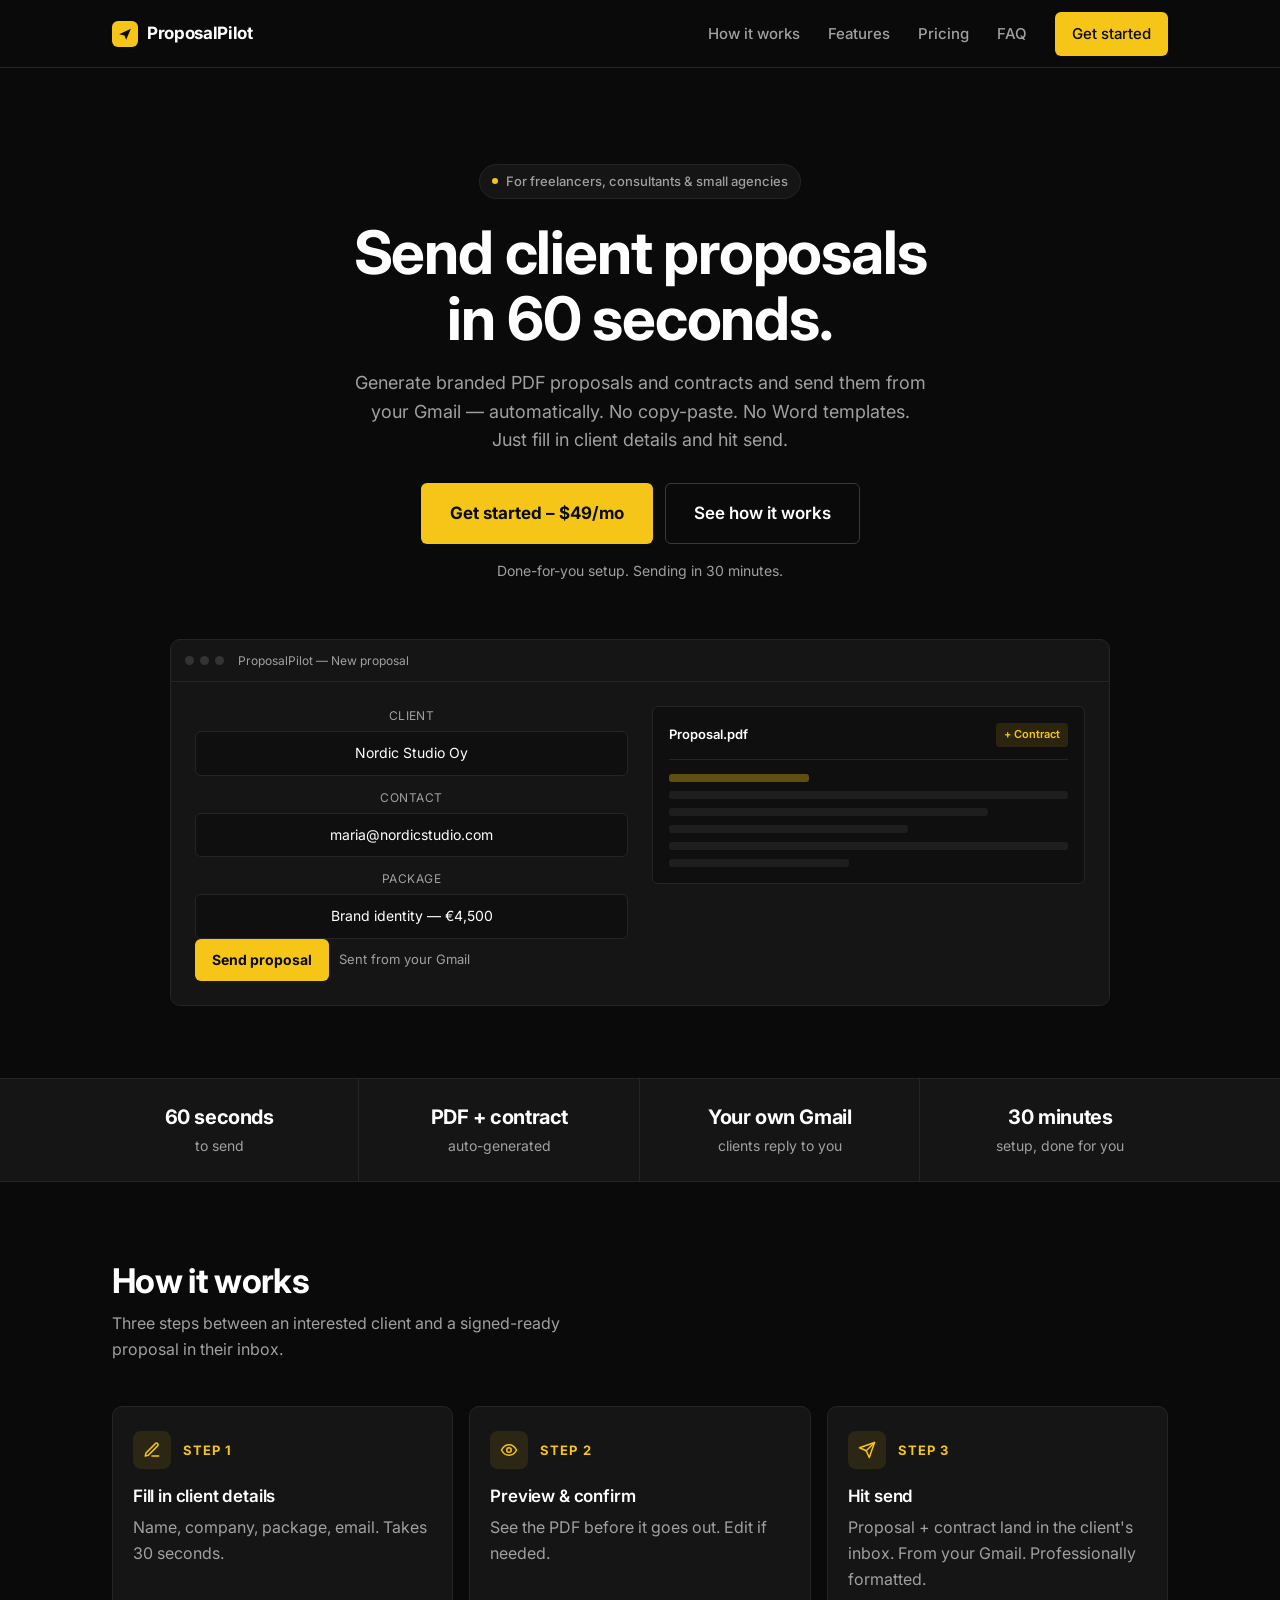
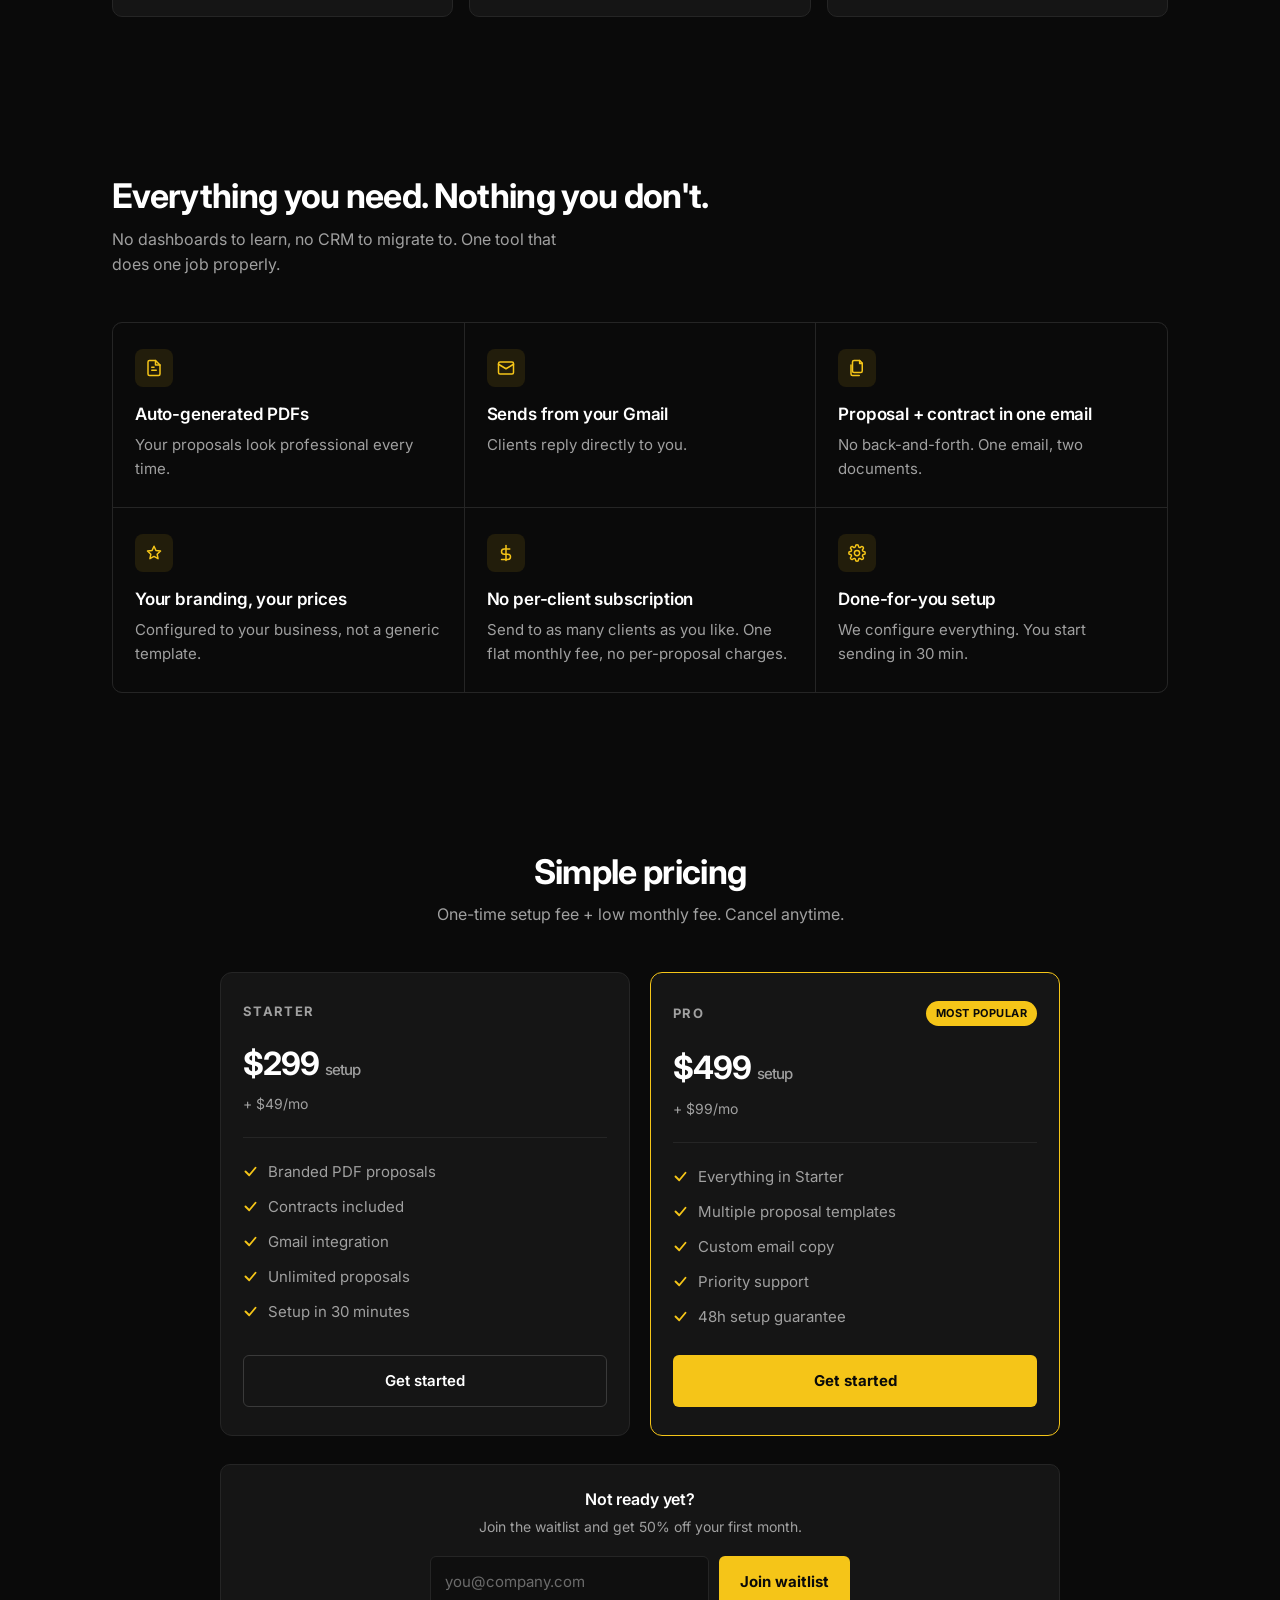
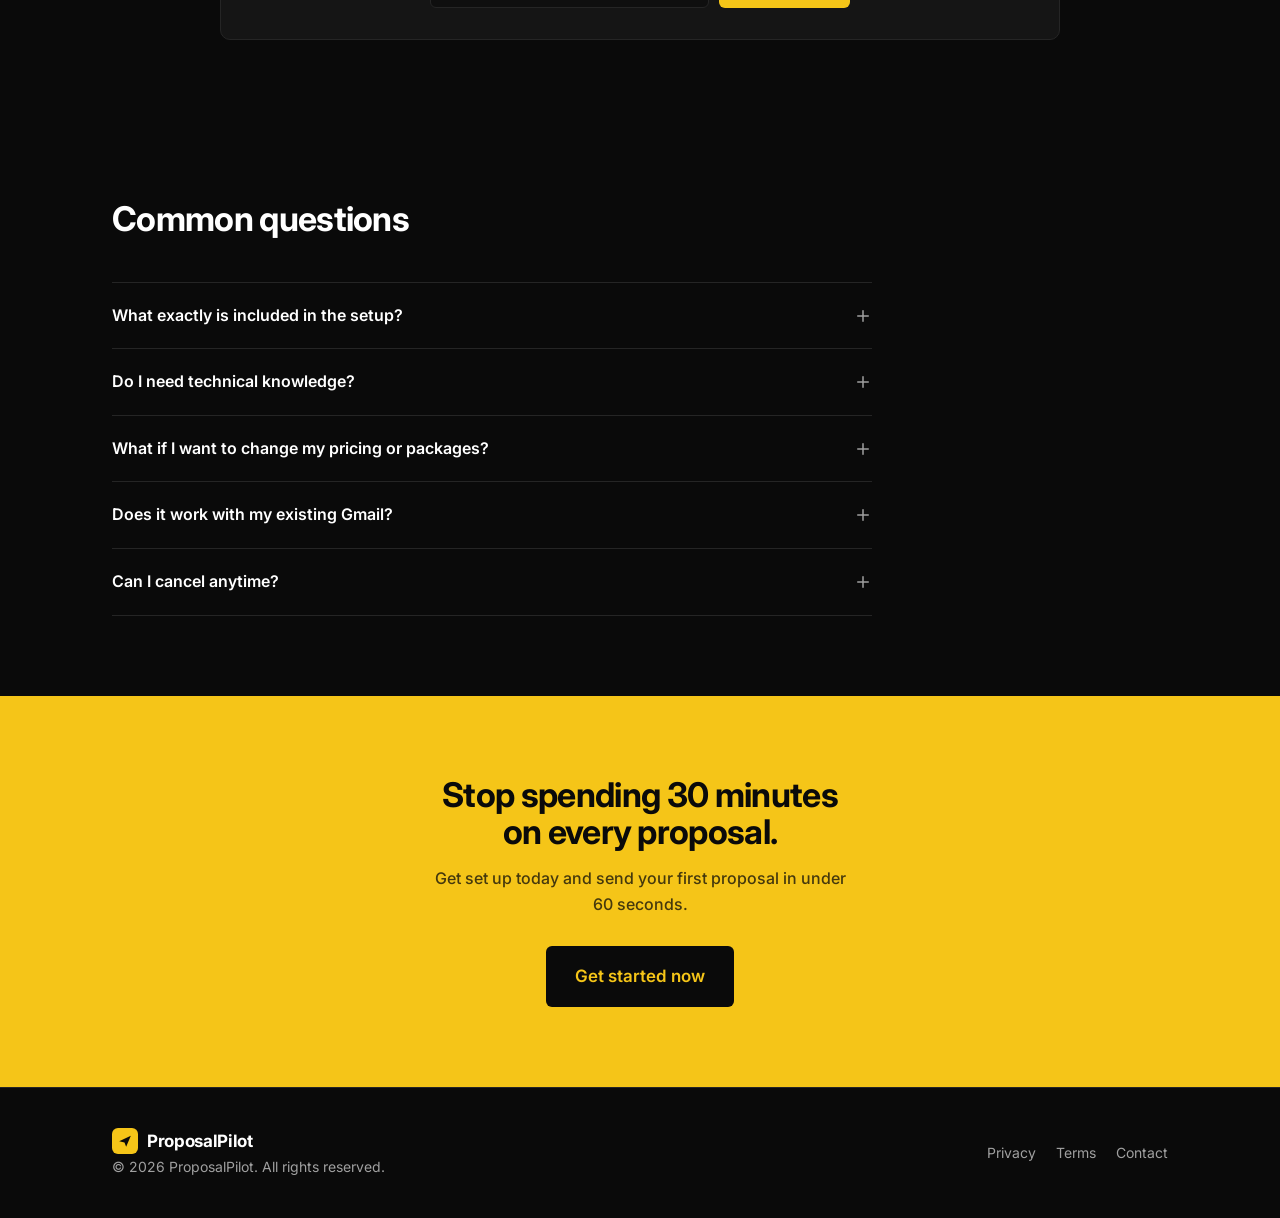
==== index.html @ 6d5f033d "ProposalPilot landing page" ====
<!DOCTYPE html>
<html lang="en">
<head>
<meta charset="utf-8">
<meta name="viewport" content="width=device-width, initial-scale=1">
<title>ProposalPilot — Send client proposals in 60 seconds, from Gmail</title>
<meta name="description" content="ProposalPilot generates branded PDF proposals and contracts and sends them from your own Gmail. Fill in the client details, hit send, done. Set up in 30 minutes.">
<meta property="og:title" content="Send client proposals in 60 seconds. From Gmail.">
<meta property="og:description" content="Branded PDF proposals and contracts, generated and sent from your own Gmail. No copy-paste. No Word templates.">
<meta property="og:type" content="website">
<meta name="theme-color" content="#0a0a0a">
<link rel="icon" href="data:image/svg+xml,<svg xmlns='http://www.w3.org/2000/svg' viewBox='0 0 32 32'><rect width='32' height='32' rx='7' fill='%23F5C518'/><path d='M7 17.5 25 8l-7 17-2.6-6.4L7 17.5Z' fill='%230A0A0A'/></svg>">
<link rel="preconnect" href="https://fonts.googleapis.com">
<link rel="preconnect" href="https://fonts.gstatic.com" crossorigin>
<link href="https://fonts.googleapis.com/css2?family=Inter:wght@400;500;600;700&display=swap" rel="stylesheet">
<link rel="stylesheet" href="styles.css">
</head>
<body>

<!-- ============ NAV ============ -->
<header class="nav">
  <div class="wrap nav-inner">
    <a class="logo" href="#top">
      <span class="logo-mark" aria-hidden="true">
        <svg width="14" height="14" viewBox="0 0 24 24" fill="currentColor"><path d="M2 12.6 22 3l-8 19-2.9-7.3L2 12.6Z"/></svg>
      </span>
      ProposalPilot
    </a>

    <nav class="nav-links" aria-label="Main">
      <a href="#how">How it works</a>
      <a href="#features">Features</a>
      <a href="#pricing">Pricing</a>
      <a href="#faq">FAQ</a>
      <a class="btn btn-primary btn-sm" href="#pricing">Get started</a>
    </nav>

    <button class="nav-toggle" id="navToggle" aria-label="Open menu" aria-expanded="false" aria-controls="navMenu">
      <svg width="22" height="22" viewBox="0 0 24 24" fill="none" stroke="currentColor" stroke-width="2" stroke-linecap="round"><path d="M3 6h18M3 12h18M3 18h18"/></svg>
    </button>
  </div>

  <div class="nav-menu" id="navMenu">
    <a href="#how">How it works</a>
    <a href="#features">Features</a>
    <a href="#pricing">Pricing</a>
    <a href="#faq">FAQ</a>
    <a class="btn btn-primary btn-block" href="#pricing">Get started</a>
  </div>
</header>

<main id="top">

  <!-- ============ HERO ============ -->
  <section class="hero">
    <div class="wrap">
      <span class="eyebrow"><span class="dot"></span> For freelancers, consultants &amp; small agencies</span>
      <h1>Send client proposals in 60 seconds.</h1>
      <p class="lead">Generate branded PDF proposals and contracts and send them from your Gmail — automatically. No copy-paste. No Word templates. Just fill in client details and hit send.</p>

      <div class="hero-actions">
        <a class="btn btn-primary btn-lg" href="#pricing">Get started – $49/mo</a>
        <a class="btn btn-secondary btn-lg" href="#how">See how it works</a>
      </div>

      <p class="hero-note">Done-for-you setup. Sending in 30 minutes.</p>

      <!-- App mockup -->
      <div class="mockup" aria-hidden="true">
        <div class="mockup-bar">
          <span></span><span></span><span></span>
          <span class="title">ProposalPilot — New proposal</span>
        </div>
        <div class="mockup-body">
          <div>
            <div class="mockup-fields">
              <div class="field">
                <label>Client</label>
                <div class="value">Nordic Studio Oy</div>
              </div>
              <div class="field">
                <label>Contact</label>
                <div class="value">maria@nordicstudio.com</div>
              </div>
              <div class="field">
                <label>Package</label>
                <div class="value">Brand identity — €4,500</div>
              </div>
            </div>
            <div class="mockup-send">
              <span class="btn btn-primary btn-sm">Send proposal</span>
              <span>Sent from your Gmail</span>
            </div>
          </div>

          <div class="doc">
            <div class="doc-head">
              Proposal.pdf
              <span class="tag">+ Contract</span>
            </div>
            <div class="doc-lines">
              <i class="accent"></i>
              <i></i>
              <i class="w80"></i>
              <i class="w60"></i>
              <i></i>
              <i class="w45"></i>
            </div>
          </div>
        </div>
      </div>
    </div>
  </section>

  <!-- ============ SOCIAL PROOF BAR ============ -->
  <section class="stats" style="padding:0">
    <div class="wrap">
      <div class="stat"><b>60 seconds</b><span>to send</span></div>
      <div class="stat"><b>PDF + contract</b><span>auto-generated</span></div>
      <div class="stat"><b>Your own Gmail</b><span>clients reply to you</span></div>
      <div class="stat"><b>30 minutes</b><span>setup, done for you</span></div>
    </div>
  </section>

  <!-- ============ HOW IT WORKS ============ -->
  <section id="how">
    <div class="wrap">
      <div class="section-head">
        <h2>How it works</h2>
        <p>Three steps between an interested client and a signed-ready proposal in their inbox.</p>
      </div>

      <div class="steps">
        <div class="step">
          <div class="step-num">
            <span class="icon">
              <svg width="18" height="18" viewBox="0 0 24 24" fill="none" stroke="currentColor" stroke-width="2" stroke-linecap="round" stroke-linejoin="round"><path d="M12 20h9"/><path d="M16.5 3.5a2.1 2.1 0 0 1 3 3L7 19l-4 1 1-4Z"/></svg>
            </span>
            STEP 1
          </div>
          <h3>Fill in client details</h3>
          <p>Name, company, package, email. Takes 30 seconds.</p>
        </div>

        <div class="step">
          <div class="step-num">
            <span class="icon">
              <svg width="18" height="18" viewBox="0 0 24 24" fill="none" stroke="currentColor" stroke-width="2" stroke-linecap="round" stroke-linejoin="round"><path d="M2 12s3.5-7 10-7 10 7 10 7-3.5 7-10 7-10-7-10-7Z"/><circle cx="12" cy="12" r="3"/></svg>
            </span>
            STEP 2
          </div>
          <h3>Preview &amp; confirm</h3>
          <p>See the PDF before it goes out. Edit if needed.</p>
        </div>

        <div class="step">
          <div class="step-num">
            <span class="icon">
              <svg width="18" height="18" viewBox="0 0 24 24" fill="none" stroke="currentColor" stroke-width="2" stroke-linecap="round" stroke-linejoin="round"><path d="M22 2 11 13"/><path d="M22 2 15 22l-4-9-9-4Z"/></svg>
            </span>
            STEP 3
          </div>
          <h3>Hit send</h3>
          <p>Proposal + contract land in the client's inbox. From your Gmail. Professionally formatted.</p>
        </div>
      </div>
    </div>
  </section>

  <!-- ============ FEATURES ============ -->
  <section id="features">
    <div class="wrap">
      <div class="section-head">
        <h2>Everything you need. Nothing you don't.</h2>
        <p>No dashboards to learn, no CRM to migrate to. One tool that does one job properly.</p>
      </div>

      <div class="features">
        <div class="feature">
          <span class="icon">
            <svg width="18" height="18" viewBox="0 0 24 24" fill="none" stroke="currentColor" stroke-width="2" stroke-linecap="round" stroke-linejoin="round"><path d="M14 2H6a2 2 0 0 0-2 2v16a2 2 0 0 0 2 2h12a2 2 0 0 0 2-2V8Z"/><path d="M14 2v6h6"/><path d="M9 15h6"/><path d="M9 11h3"/></svg>
          </span>
          <h3>Auto-generated PDFs</h3>
          <p>Your proposals look professional every time.</p>
        </div>

        <div class="feature">
          <span class="icon">
            <svg width="18" height="18" viewBox="0 0 24 24" fill="none" stroke="currentColor" stroke-width="2" stroke-linecap="round" stroke-linejoin="round"><rect x="2" y="4" width="20" height="16" rx="2"/><path d="m2 7 10 6 10-6"/></svg>
          </span>
          <h3>Sends from your Gmail</h3>
          <p>Clients reply directly to you.</p>
        </div>

        <div class="feature">
          <span class="icon">
            <svg width="18" height="18" viewBox="0 0 24 24" fill="none" stroke="currentColor" stroke-width="2" stroke-linecap="round" stroke-linejoin="round"><path d="M15.5 2H8a2 2 0 0 0-2 2v12a2 2 0 0 0 2 2h9a2 2 0 0 0 2-2V5.5Z"/><path d="M15.5 2v4H19"/><path d="M4 8v12a2 2 0 0 0 2 2h9"/></svg>
          </span>
          <h3>Proposal + contract in one email</h3>
          <p>No back-and-forth. One email, two documents.</p>
        </div>

        <div class="feature">
          <span class="icon">
            <svg width="18" height="18" viewBox="0 0 24 24" fill="none" stroke="currentColor" stroke-width="2" stroke-linecap="round" stroke-linejoin="round"><path d="m12 3 2.6 5.6 6.1.8-4.5 4.2 1.2 6-5.4-3-5.4 3 1.2-6L3.3 9.4l6.1-.8Z"/></svg>
          </span>
          <h3>Your branding, your prices</h3>
          <p>Configured to your business, not a generic template.</p>
        </div>

        <div class="feature">
          <span class="icon">
            <svg width="18" height="18" viewBox="0 0 24 24" fill="none" stroke="currentColor" stroke-width="2" stroke-linecap="round" stroke-linejoin="round"><path d="M12 2v20"/><path d="M17 6.5H9.5a3.5 3.5 0 0 0 0 7h5a3.5 3.5 0 0 1 0 7H6"/></svg>
          </span>
          <h3>No per-client subscription</h3>
          <p>Send to as many clients as you like. One flat monthly fee, no per-proposal charges.</p>
        </div>

        <div class="feature">
          <span class="icon">
            <svg width="18" height="18" viewBox="0 0 24 24" fill="none" stroke="currentColor" stroke-width="2" stroke-linecap="round" stroke-linejoin="round"><path d="M12 15.5a3.5 3.5 0 1 0 0-7 3.5 3.5 0 0 0 0 7Z"/><path d="M19.4 15a1.7 1.7 0 0 0 .3 1.9l.1.1a2 2 0 1 1-2.8 2.8l-.1-.1a1.7 1.7 0 0 0-1.9-.3 1.7 1.7 0 0 0-1 1.5V21a2 2 0 1 1-4 0v-.1a1.7 1.7 0 0 0-1.1-1.5 1.7 1.7 0 0 0-1.9.3l-.1.1a2 2 0 1 1-2.8-2.8l.1-.1a1.7 1.7 0 0 0 .3-1.9 1.7 1.7 0 0 0-1.5-1H3a2 2 0 1 1 0-4h.1a1.7 1.7 0 0 0 1.5-1.1 1.7 1.7 0 0 0-.3-1.9l-.1-.1a2 2 0 1 1 2.8-2.8l.1.1a1.7 1.7 0 0 0 1.9.3H9a1.7 1.7 0 0 0 1-1.5V3a2 2 0 1 1 4 0v.1a1.7 1.7 0 0 0 1 1.5 1.7 1.7 0 0 0 1.9-.3l.1-.1a2 2 0 1 1 2.8 2.8l-.1.1a1.7 1.7 0 0 0-.3 1.9V9a1.7 1.7 0 0 0 1.5 1H21a2 2 0 1 1 0 4h-.1a1.7 1.7 0 0 0-1.5 1Z"/></svg>
          </span>
          <h3>Done-for-you setup</h3>
          <p>We configure everything. You start sending in 30 min.</p>
        </div>
      </div>
    </div>
  </section>

  <!-- ============ PRICING ============ -->
  <section id="pricing">
    <div class="wrap">
      <div class="section-head" style="text-align:center">
        <h2>Simple pricing</h2>
        <p style="margin-left:auto;margin-right:auto">One-time setup fee + low monthly fee. Cancel anytime.</p>
      </div>

      <div class="plans">
        <div class="plan">
          <div class="plan-top">
            <span class="plan-name">Starter</span>
          </div>
          <div class="price">$299 <small>setup</small></div>
          <p class="plan-sub">+ $49/mo</p>
          <ul>
            <li><svg width="15" height="15" viewBox="0 0 24 24" fill="none" stroke="currentColor" stroke-width="3" stroke-linecap="round" stroke-linejoin="round"><path d="m4 12 6 6L20 6"/></svg> Branded PDF proposals</li>
            <li><svg width="15" height="15" viewBox="0 0 24 24" fill="none" stroke="currentColor" stroke-width="3" stroke-linecap="round" stroke-linejoin="round"><path d="m4 12 6 6L20 6"/></svg> Contracts included</li>
            <li><svg width="15" height="15" viewBox="0 0 24 24" fill="none" stroke="currentColor" stroke-width="3" stroke-linecap="round" stroke-linejoin="round"><path d="m4 12 6 6L20 6"/></svg> Gmail integration</li>
            <li><svg width="15" height="15" viewBox="0 0 24 24" fill="none" stroke="currentColor" stroke-width="3" stroke-linecap="round" stroke-linejoin="round"><path d="m4 12 6 6L20 6"/></svg> Unlimited proposals</li>
            <li><svg width="15" height="15" viewBox="0 0 24 24" fill="none" stroke="currentColor" stroke-width="3" stroke-linecap="round" stroke-linejoin="round"><path d="m4 12 6 6L20 6"/></svg> Setup in 30 minutes</li>
          </ul>
          <a class="btn btn-secondary btn-block" href="mailto:lehtonen.akseli1@gmail.com?subject=ProposalPilot%20Starter&amp;body=Hi%2C%20I%27d%20like%20to%20get%20started%20with%20the%20Starter%20plan.">Get started</a>
        </div>

        <div class="plan featured">
          <div class="plan-top">
            <span class="plan-name">Pro</span>
            <span class="badge">Most popular</span>
          </div>
          <div class="price">$499 <small>setup</small></div>
          <p class="plan-sub">+ $99/mo</p>
          <ul>
            <li><svg width="15" height="15" viewBox="0 0 24 24" fill="none" stroke="currentColor" stroke-width="3" stroke-linecap="round" stroke-linejoin="round"><path d="m4 12 6 6L20 6"/></svg> Everything in Starter</li>
            <li><svg width="15" height="15" viewBox="0 0 24 24" fill="none" stroke="currentColor" stroke-width="3" stroke-linecap="round" stroke-linejoin="round"><path d="m4 12 6 6L20 6"/></svg> Multiple proposal templates</li>
            <li><svg width="15" height="15" viewBox="0 0 24 24" fill="none" stroke="currentColor" stroke-width="3" stroke-linecap="round" stroke-linejoin="round"><path d="m4 12 6 6L20 6"/></svg> Custom email copy</li>
            <li><svg width="15" height="15" viewBox="0 0 24 24" fill="none" stroke="currentColor" stroke-width="3" stroke-linecap="round" stroke-linejoin="round"><path d="m4 12 6 6L20 6"/></svg> Priority support</li>
            <li><svg width="15" height="15" viewBox="0 0 24 24" fill="none" stroke="currentColor" stroke-width="3" stroke-linecap="round" stroke-linejoin="round"><path d="m4 12 6 6L20 6"/></svg> 48h setup guarantee</li>
          </ul>
          <a class="btn btn-primary btn-block" href="mailto:lehtonen.akseli1@gmail.com?subject=ProposalPilot%20Pro&amp;body=Hi%2C%20I%27d%20like%20to%20get%20started%20with%20the%20Pro%20plan.">Get started</a>
        </div>
      </div>

      <!-- Waitlist -->
      <div class="waitlist">
        <h3>Not ready yet?</h3>
        <p>Join the waitlist and get 50% off your first month.</p>
        <form id="waitlistForm" action="https://formspree.io/f/mgawpjbw" method="POST">
          <label for="email" class="sr-only" style="position:absolute;left:-9999px">Email address</label>
          <input id="email" type="email" name="email" placeholder="you@company.com" required autocomplete="email">
          <button class="btn btn-primary" type="submit">Join waitlist</button>
        </form>
        <p class="form-msg" id="formMsg" role="status" aria-live="polite"></p>
      </div>
    </div>
  </section>

  <!-- ============ FAQ ============ -->
  <section id="faq">
    <div class="wrap">
      <div class="section-head">
        <h2>Common questions</h2>
      </div>

      <div class="faq">
        <div class="faq-item">
          <button class="faq-q" aria-expanded="false">
            What exactly is included in the setup?
            <svg width="18" height="18" viewBox="0 0 24 24" fill="none" stroke="currentColor" stroke-width="2" stroke-linecap="round"><path d="M12 5v14M5 12h14"/></svg>
          </button>
          <div class="faq-a">We configure the tool with your business details, pricing, and branding. You get a working app on your computer that sends proposals from your Gmail.</div>
        </div>

        <div class="faq-item">
          <button class="faq-q" aria-expanded="false">
            Do I need technical knowledge?
            <svg width="18" height="18" viewBox="0 0 24 24" fill="none" stroke="currentColor" stroke-width="2" stroke-linecap="round"><path d="M12 5v14M5 12h14"/></svg>
          </button>
          <div class="faq-a">No. We handle everything. You just fill in a form and click send.</div>
        </div>

        <div class="faq-item">
          <button class="faq-q" aria-expanded="false">
            What if I want to change my pricing or packages?
            <svg width="18" height="18" viewBox="0 0 24 24" fill="none" stroke="currentColor" stroke-width="2" stroke-linecap="round"><path d="M12 5v14M5 12h14"/></svg>
          </button>
          <div class="faq-a">We update it for you. It's included in the monthly fee.</div>
        </div>

        <div class="faq-item">
          <button class="faq-q" aria-expanded="false">
            Does it work with my existing Gmail?
            <svg width="18" height="18" viewBox="0 0 24 24" fill="none" stroke="currentColor" stroke-width="2" stroke-linecap="round"><path d="M12 5v14M5 12h14"/></svg>
          </button>
          <div class="faq-a">Yes. It connects to your existing Gmail account via Google's official API.</div>
        </div>

        <div class="faq-item">
          <button class="faq-q" aria-expanded="false">
            Can I cancel anytime?
            <svg width="18" height="18" viewBox="0 0 24 24" fill="none" stroke="currentColor" stroke-width="2" stroke-linecap="round"><path d="M12 5v14M5 12h14"/></svg>
          </button>
          <div class="faq-a">Yes. Monthly fee, no contracts, cancel anytime. The setup fee is non-refundable.</div>
        </div>
      </div>
    </div>
  </section>

  <!-- ============ CTA ============ -->
  <section class="cta">
    <div class="wrap">
      <h2>Stop spending 30 minutes on every proposal.</h2>
      <p>Get set up today and send your first proposal in under 60 seconds.</p>
      <a class="btn btn-lg" href="#pricing">Get started now</a>
    </div>
  </section>
</main>

<!-- ============ FOOTER ============ -->
<footer class="footer">
  <div class="wrap footer-inner">
    <div>
      <a class="logo" href="#top">
        <span class="logo-mark" aria-hidden="true">
          <svg width="14" height="14" viewBox="0 0 24 24" fill="currentColor"><path d="M2 12.6 22 3l-8 19-2.9-7.3L2 12.6Z"/></svg>
        </span>
        ProposalPilot
      </a>
      <p class="copyright">© 2026 ProposalPilot. All rights reserved.</p>
    </div>
    <div class="footer-links">
      <a href="privacy.html">Privacy</a>
      <a href="terms.html">Terms</a>
      <a href="mailto:lehtonen.akseli1@gmail.com">Contact</a>
    </div>
  </div>
</footer>

<script>
(function () {
  // --- Mobile menu ---
  var toggle = document.getElementById('navToggle');
  var menu = document.getElementById('navMenu');

  function closeMenu() {
    menu.classList.remove('open');
    toggle.setAttribute('aria-expanded', 'false');
    toggle.setAttribute('aria-label', 'Open menu');
    document.body.classList.remove('nav-open');
  }

  toggle.addEventListener('click', function () {
    var open = menu.classList.toggle('open');
    toggle.setAttribute('aria-expanded', String(open));
    toggle.setAttribute('aria-label', open ? 'Close menu' : 'Open menu');
    document.body.classList.toggle('nav-open', open);
  });

  menu.addEventListener('click', function (e) {
    if (e.target.closest('a')) closeMenu();
  });

  document.addEventListener('keydown', function (e) {
    if (e.key === 'Escape') closeMenu();
  });

  // --- FAQ accordion ---
  document.querySelectorAll('.faq-q').forEach(function (q) {
    q.addEventListener('click', function () {
      var item = q.parentElement;
      var isOpen = item.classList.contains('open');

      document.querySelectorAll('.faq-item.open').forEach(function (openItem) {
        openItem.classList.remove('open');
        openItem.querySelector('.faq-q').setAttribute('aria-expanded', 'false');
      });

      if (!isOpen) {
        item.classList.add('open');
        q.setAttribute('aria-expanded', 'true');
      }
    });
  });

  // --- Waitlist form (Formspree, no page reload) ---
  var form = document.getElementById('waitlistForm');
  var msg = document.getElementById('formMsg');

  form.addEventListener('submit', function (e) {
    e.preventDefault();
    var button = form.querySelector('button');
    var original = button.textContent;

    button.disabled = true;
    button.textContent = 'Sending…';
    msg.className = 'form-msg';
    msg.textContent = '';

    fetch(form.action, {
      method: 'POST',
      body: new FormData(form),
      headers: { Accept: 'application/json' }
    })
      .then(function (res) {
        if (!res.ok) throw new Error('Request failed');
        form.reset();
        msg.className = 'form-msg ok';
        msg.textContent = "You're on the list! We'll be in touch soon.";
      })
      .catch(function () {
        msg.className = 'form-msg error';
        msg.textContent = 'Something went wrong. Email lehtonen.akseli1@gmail.com and we\'ll add you manually.';
      })
      .then(function () {
        button.disabled = false;
        button.textContent = original;
      });
  });
})();
</script>
</body>
</html>
---- styles.css ----
/* ProposalPilot — landing page styles. Mobile first. */

:root {
  --bg: #0a0a0a;
  --surface: #151515;
  --accent: #f5c518;
  --text: #ffffff;
  --muted: #a0a0a0;
  --line: #252525;
  --nav-h: 60px;
  --pad: 20px;
  --maxw: 1120px;
}

*,
*::before,
*::after {
  box-sizing: border-box;
}

html {
  scroll-behavior: smooth;
  scroll-padding-top: var(--nav-h);
  -webkit-text-size-adjust: 100%;
}

body {
  margin: 0;
  background: var(--bg);
  color: var(--muted);
  font-family: Inter, -apple-system, BlinkMacSystemFont, "Segoe UI", Roboto, sans-serif;
  font-size: 16px;
  line-height: 1.6;
  -webkit-font-smoothing: antialiased;
}

body.nav-open {
  overflow: hidden;
}

h1,
h2,
h3 {
  color: var(--text);
  font-weight: 700;
  letter-spacing: -0.02em;
  line-height: 1.1;
  margin: 0;
}

h1 {
  font-size: 34px;
}

h2 {
  font-size: 27px;
}

h3 {
  font-size: 17px;
  font-weight: 600;
  letter-spacing: -0.01em;
  line-height: 1.3;
}

p {
  margin: 0;
}

a {
  color: inherit;
}

img {
  max-width: 100%;
}

.wrap {
  width: 100%;
  max-width: var(--maxw);
  margin: 0 auto;
  padding: 0 var(--pad);
}

section {
  padding: 56px 0;
}

.section-head {
  margin-bottom: 32px;
}

.section-head p {
  margin-top: 12px;
  max-width: 46ch;
}

/* ---------- Buttons ---------- */

.btn {
  display: inline-flex;
  align-items: center;
  justify-content: center;
  gap: 8px;
  padding: 13px 20px;
  border: 1px solid transparent;
  border-radius: 6px;
  font: inherit;
  font-size: 15px;
  font-weight: 600;
  text-decoration: none;
  white-space: nowrap;
  cursor: pointer;
  transition: background-color 0.15s ease, border-color 0.15s ease, color 0.15s ease;
}

.btn-primary {
  background: var(--accent);
  color: #0a0a0a;
  font-weight: 700;
}

.btn-primary:hover {
  background: #ffd83d;
}

.btn-secondary {
  background: transparent;
  border-color: #3a3a3a;
  color: var(--text);
}

.btn-secondary:hover {
  border-color: var(--text);
}

.btn-block {
  width: 100%;
}

.btn-lg {
  padding: 16px 28px;
  font-size: 17px;
}

.btn-sm {
  padding: 9px 16px;
  font-size: 14px;
}

:focus-visible {
  outline: 2px solid var(--accent);
  outline-offset: 2px;
}

/* ---------- Nav ---------- */

.nav {
  position: sticky;
  top: 0;
  z-index: 50;
  height: var(--nav-h);
  /* Solid, not translucent: a backdrop-filter here would make .nav the
     containing block for the fixed mobile menu and collapse its height. */
  background: var(--bg);
  border-bottom: 1px solid var(--line);
}

.nav-inner {
  display: flex;
  align-items: center;
  justify-content: space-between;
  height: 100%;
}

.logo {
  display: inline-flex;
  align-items: center;
  gap: 9px;
  color: var(--text);
  font-size: 17px;
  font-weight: 700;
  letter-spacing: -0.02em;
  text-decoration: none;
}

.logo-mark {
  display: grid;
  place-items: center;
  width: 26px;
  height: 26px;
  background: var(--accent);
  border-radius: 6px;
  color: #0a0a0a;
  flex: none;
}

.nav-links {
  display: none;
}

.nav-toggle {
  display: grid;
  place-items: center;
  width: 40px;
  height: 40px;
  margin-right: -8px;
  padding: 0;
  background: none;
  border: 0;
  color: var(--text);
  cursor: pointer;
}

.nav-menu {
  position: fixed;
  top: var(--nav-h);
  left: 0;
  right: 0;
  bottom: 0;
  display: none;
  flex-direction: column;
  gap: 4px;
  padding: 24px var(--pad) 40px;
  background: var(--bg);
  border-top: 1px solid var(--line);
}

.nav-menu.open {
  display: flex;
}

.nav-menu a {
  padding: 14px 0;
  border-bottom: 1px solid var(--line);
  color: var(--text);
  font-size: 18px;
  font-weight: 600;
  text-decoration: none;
}

.nav-menu .btn {
  margin-top: 20px;
  border-bottom: 0;
  color: #0a0a0a;
  font-size: 16px;
}

/* ---------- Hero ---------- */

.hero {
  padding: 48px 0 40px;
}

.eyebrow {
  display: inline-flex;
  align-items: center;
  gap: 8px;
  margin-bottom: 20px;
  padding: 6px 12px;
  background: var(--surface);
  border: 1px solid var(--line);
  border-radius: 100px;
  color: var(--muted);
  font-size: 13px;
  font-weight: 500;
}

.eyebrow .dot {
  width: 6px;
  height: 6px;
  background: var(--accent);
  border-radius: 50%;
}

.hero p.lead {
  margin-top: 18px;
  max-width: 52ch;
  font-size: 17px;
}

.hero-actions {
  display: flex;
  flex-direction: column;
  gap: 12px;
  margin-top: 28px;
}

.hero-note {
  margin-top: 16px;
  font-size: 14px;
}

/* ---------- App mockup ---------- */

.mockup {
  margin-top: 40px;
  background: var(--surface);
  border: 1px solid var(--line);
  border-radius: 10px;
  overflow: hidden;
}

.mockup-bar {
  display: flex;
  align-items: center;
  gap: 6px;
  padding: 11px 14px;
  border-bottom: 1px solid var(--line);
}

.mockup-bar span {
  width: 9px;
  height: 9px;
  background: #333;
  border-radius: 50%;
}

.mockup-bar .title {
  width: auto;
  height: auto;
  margin-left: 8px;
  background: none;
  border-radius: 0;
  color: var(--muted);
  font-size: 12px;
}

.mockup-body {
  display: grid;
  gap: 18px;
  padding: 18px;
}

.field label {
  display: block;
  margin-bottom: 6px;
  color: var(--muted);
  font-size: 12px;
  letter-spacing: 0.04em;
  text-transform: uppercase;
}

.field .value {
  padding: 10px 12px;
  background: #0f0f0f;
  border: 1px solid var(--line);
  border-radius: 6px;
  color: var(--text);
  font-size: 14px;
}

.mockup-fields {
  display: grid;
  gap: 12px;
}

.mockup-send {
  display: flex;
  align-items: center;
  gap: 10px;
  font-size: 13px;
}

.mockup-send .btn {
  pointer-events: none;
}

.doc {
  padding: 16px;
  background: #0f0f0f;
  border: 1px solid var(--line);
  border-radius: 6px;
}

.doc-head {
  display: flex;
  align-items: center;
  justify-content: space-between;
  padding-bottom: 12px;
  border-bottom: 1px solid var(--line);
  color: var(--text);
  font-size: 13px;
  font-weight: 600;
}

.doc-head .tag {
  padding: 3px 8px;
  background: rgba(245, 197, 24, 0.12);
  border-radius: 4px;
  color: var(--accent);
  font-size: 11px;
  font-weight: 600;
}

.doc-lines {
  display: grid;
  gap: 9px;
  margin-top: 14px;
}

.doc-lines i {
  display: block;
  height: 8px;
  background: #1e1e1e;
  border-radius: 3px;
}

.doc-lines i.w80 { width: 80%; }
.doc-lines i.w60 { width: 60%; }
.doc-lines i.w45 { width: 45%; }
.doc-lines i.accent { background: rgba(245, 197, 24, 0.35); width: 35%; }

/* ---------- Stats bar ---------- */

.stats {
  border-top: 1px solid var(--line);
  border-bottom: 1px solid var(--line);
  background: var(--surface);
}

.stats .wrap {
  display: grid;
  gap: 1px;
  padding: 0;
}

.stat {
  padding: 22px var(--pad);
  border-bottom: 1px solid var(--line);
  text-align: center;
}

.stat:last-child {
  border-bottom: 0;
}

.stat b {
  display: block;
  color: var(--text);
  font-size: 20px;
  font-weight: 700;
  letter-spacing: -0.02em;
}

.stat span {
  font-size: 14px;
}

/* ---------- Steps ---------- */

.steps {
  display: grid;
  gap: 16px;
}

.step {
  padding: 24px 20px;
  background: var(--surface);
  border: 1px solid var(--line);
  border-radius: 10px;
}

.step-num {
  display: flex;
  align-items: center;
  gap: 12px;
  margin-bottom: 16px;
  color: var(--accent);
  font-size: 13px;
  font-weight: 700;
  letter-spacing: 0.08em;
}

.icon {
  display: grid;
  place-items: center;
  width: 38px;
  height: 38px;
  background: rgba(245, 197, 24, 0.1);
  border-radius: 8px;
  color: var(--accent);
  flex: none;
}

.step p {
  margin-top: 8px;
}

/* ---------- Features ---------- */

.features {
  display: grid;
  gap: 1px;
  background: var(--line);
  border: 1px solid var(--line);
  border-radius: 10px;
  overflow: hidden;
}

.feature {
  padding: 26px 22px;
  background: var(--bg);
}

.feature .icon {
  margin-bottom: 16px;
}

.feature p {
  margin-top: 8px;
  font-size: 15px;
}

/* ---------- Pricing ---------- */

.plans {
  display: grid;
  gap: 20px;
}

.plan {
  display: flex;
  flex-direction: column;
  padding: 28px 22px;
  background: var(--surface);
  border: 1px solid var(--line);
  border-radius: 12px;
}

.plan.featured {
  border-color: var(--accent);
}

.plan-top {
  display: flex;
  align-items: center;
  justify-content: space-between;
  gap: 12px;
}

.plan-name {
  color: var(--muted);
  font-size: 13px;
  font-weight: 700;
  letter-spacing: 0.1em;
  text-transform: uppercase;
}

.badge {
  padding: 4px 10px;
  background: var(--accent);
  border-radius: 100px;
  color: #0a0a0a;
  font-size: 11px;
  font-weight: 700;
  letter-spacing: 0.04em;
  text-transform: uppercase;
}

.price {
  margin: 16px 0 4px;
  color: var(--text);
  font-size: 32px;
  font-weight: 700;
  letter-spacing: -0.03em;
}

.price small {
  color: var(--muted);
  font-size: 15px;
  font-weight: 500;
}

.plan-sub {
  font-size: 14px;
}

.plan ul {
  margin: 22px 0 26px;
  padding: 0;
  list-style: none;
  display: grid;
  gap: 11px;
  border-top: 1px solid var(--line);
  padding-top: 22px;
}

.plan li {
  display: flex;
  align-items: flex-start;
  gap: 10px;
  font-size: 15px;
}

.plan li svg {
  margin-top: 4px;
  color: var(--accent);
  flex: none;
}

.plan .btn {
  margin-top: auto;
}

/* ---------- Waitlist ---------- */

.waitlist {
  margin-top: 28px;
  padding: 24px 20px;
  background: var(--surface);
  border: 1px solid var(--line);
  border-radius: 10px;
  text-align: center;
}

.waitlist h3 {
  font-size: 16px;
}

.waitlist p {
  margin-top: 6px;
  font-size: 14px;
}

.waitlist form {
  display: grid;
  gap: 10px;
  margin: 18px auto 0;
  max-width: 420px;
}

.waitlist input {
  width: 100%;
  padding: 13px 14px;
  background: #0f0f0f;
  border: 1px solid var(--line);
  border-radius: 6px;
  color: var(--text);
  font: inherit;
  font-size: 15px;
}

.waitlist input::placeholder {
  color: #6b6b6b;
}

.waitlist input:focus {
  border-color: var(--accent);
  outline: none;
}

.form-msg {
  margin-top: 12px;
  font-size: 14px;
  min-height: 1px;
}

.form-msg.ok {
  color: var(--accent);
}

.form-msg.error {
  color: #ff6b6b;
}

/* ---------- FAQ ---------- */

.faq {
  border-top: 1px solid var(--line);
}

.faq-item {
  border-bottom: 1px solid var(--line);
}

.faq-q {
  display: flex;
  align-items: flex-start;
  justify-content: space-between;
  gap: 16px;
  width: 100%;
  padding: 20px 0;
  background: none;
  border: 0;
  color: var(--text);
  font: inherit;
  font-size: 16px;
  font-weight: 600;
  text-align: left;
  cursor: pointer;
}

.faq-q svg {
  margin-top: 4px;
  color: var(--muted);
  flex: none;
  transition: transform 0.2s ease;
}

.faq-item.open .faq-q svg {
  transform: rotate(45deg);
  color: var(--accent);
}

.faq-a {
  display: none;
  padding: 0 40px 22px 0;
  font-size: 15px;
}

.faq-item.open .faq-a {
  display: block;
}

/* ---------- CTA ---------- */

.cta {
  background: var(--accent);
  color: #0a0a0a;
  text-align: center;
}

.cta h2 {
  color: #0a0a0a;
  max-width: 18ch;
  margin: 0 auto;
}

.cta p {
  margin: 16px auto 28px;
  max-width: 42ch;
  color: rgba(10, 10, 10, 0.75);
  font-weight: 500;
}

.cta .btn {
  background: #0a0a0a;
  color: var(--accent);
}

.cta .btn:hover {
  background: #1c1c1c;
}

/* ---------- Footer ---------- */

.footer {
  padding: 40px 0;
  border-top: 1px solid var(--line);
}

.footer-inner {
  display: grid;
  gap: 20px;
}

.footer-links {
  display: flex;
  flex-wrap: wrap;
  gap: 20px;
  font-size: 14px;
}

.footer-links a {
  color: var(--muted);
  text-decoration: none;
}

.footer-links a:hover {
  color: var(--text);
}

.copyright {
  font-size: 14px;
}

/* ---------- Legal pages ---------- */

.legal {
  max-width: 680px;
}

.legal h1 {
  font-size: 30px;
}

.legal h2 {
  margin-top: 36px;
  font-size: 19px;
}

.legal p,
.legal li {
  margin-top: 12px;
  font-size: 15px;
}

.legal ul {
  padding-left: 20px;
}

.legal .updated {
  margin-top: 12px;
  font-size: 14px;
  color: #6b6b6b;
}

/* ---------- Tablet ---------- */

@media (min-width: 700px) {
  :root {
    --pad: 32px;
  }

  h1 { font-size: 48px; }
  h2 { font-size: 34px; }

  section { padding: 80px 0; }

  .hero { padding: 72px 0 56px; }
  .hero p.lead { font-size: 18px; }

  .hero-actions {
    flex-direction: row;
  }

  .stats .wrap {
    grid-template-columns: repeat(2, 1fr);
  }

  .stat {
    border-right: 1px solid var(--line);
  }

  .stat:nth-child(2n) {
    border-right: 0;
  }

  .stat:nth-child(n + 3) {
    border-bottom: 0;
  }

  .steps,
  .features {
    grid-template-columns: repeat(2, 1fr);
  }

  .plans {
    grid-template-columns: repeat(2, 1fr);
  }

  .mockup-body {
    grid-template-columns: 1fr 1fr;
    align-items: start;
    padding: 24px;
    gap: 24px;
  }

  .waitlist form {
    grid-template-columns: 1fr auto;
  }

  .footer-inner {
    grid-template-columns: 1fr auto;
    align-items: center;
  }
}

/* ---------- Desktop ---------- */

@media (min-width: 960px) {
  :root {
    --nav-h: 68px;
  }

  h1 { font-size: 60px; }

  .nav-toggle,
  .nav-menu {
    display: none !important;
  }

  .nav-links {
    display: flex;
    align-items: center;
    gap: 28px;
  }

  .nav-links a {
    color: var(--muted);
    font-size: 15px;
    font-weight: 500;
    text-decoration: none;
  }

  .nav-links a:hover {
    color: var(--text);
  }

  .nav-links .btn {
    color: #0a0a0a;
  }

  .hero {
    padding: 96px 0 72px;
    text-align: center;
  }

  .hero p.lead,
  .hero .eyebrow {
    margin-left: auto;
    margin-right: auto;
  }

  .hero h1 {
    max-width: 16ch;
    margin: 0 auto;
  }

  .hero-actions {
    justify-content: center;
  }

  .mockup {
    max-width: 940px;
    margin: 56px auto 0;
  }

  .stats .wrap {
    grid-template-columns: repeat(4, 1fr);
  }

  .stat {
    border-bottom: 0;
  }

  .stat:nth-child(2n) {
    border-right: 1px solid var(--line);
  }

  .stat:last-child {
    border-right: 0;
  }

  .section-head {
    margin-bottom: 44px;
  }

  .steps {
    grid-template-columns: repeat(3, 1fr);
  }

  .features {
    grid-template-columns: repeat(3, 1fr);
  }

  .plans {
    max-width: 840px;
    margin: 0 auto;
  }

  .faq {
    max-width: 760px;
  }

  .waitlist {
    max-width: 840px;
    margin-left: auto;
    margin-right: auto;
  }
}
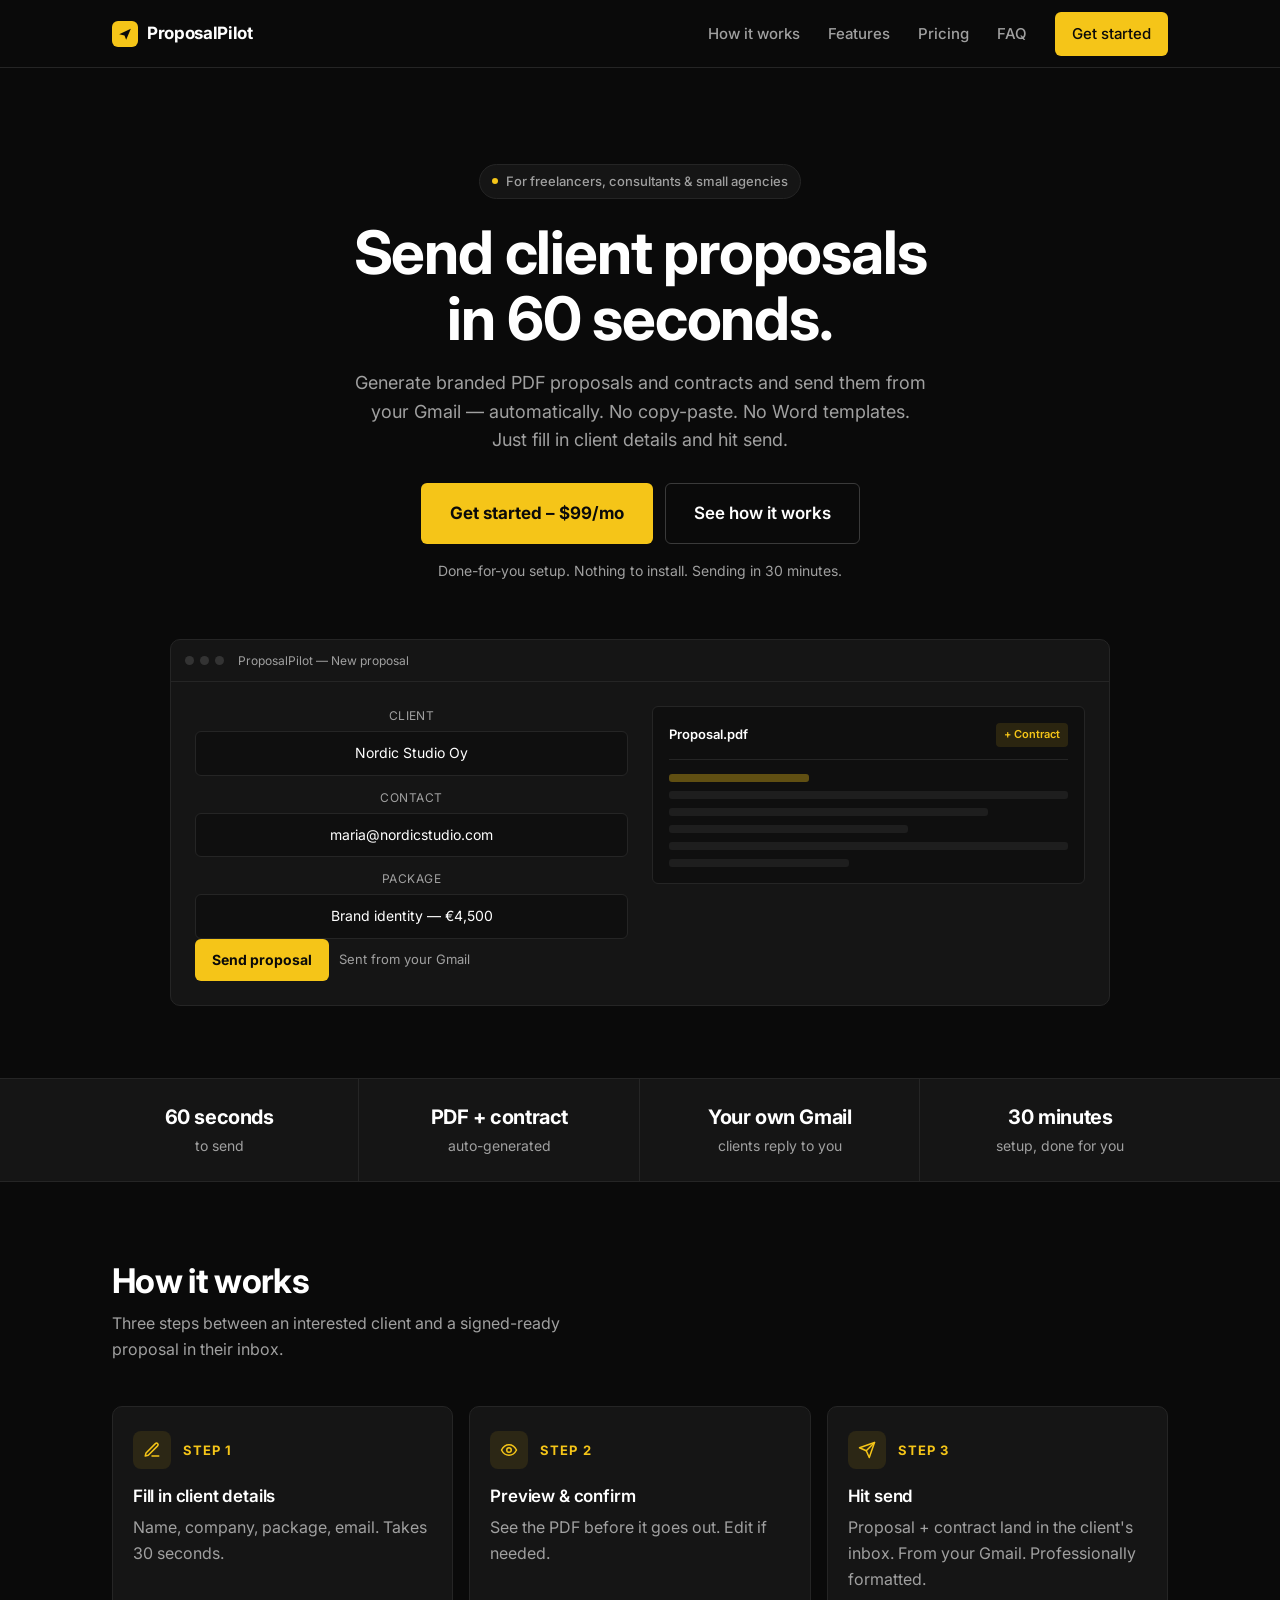
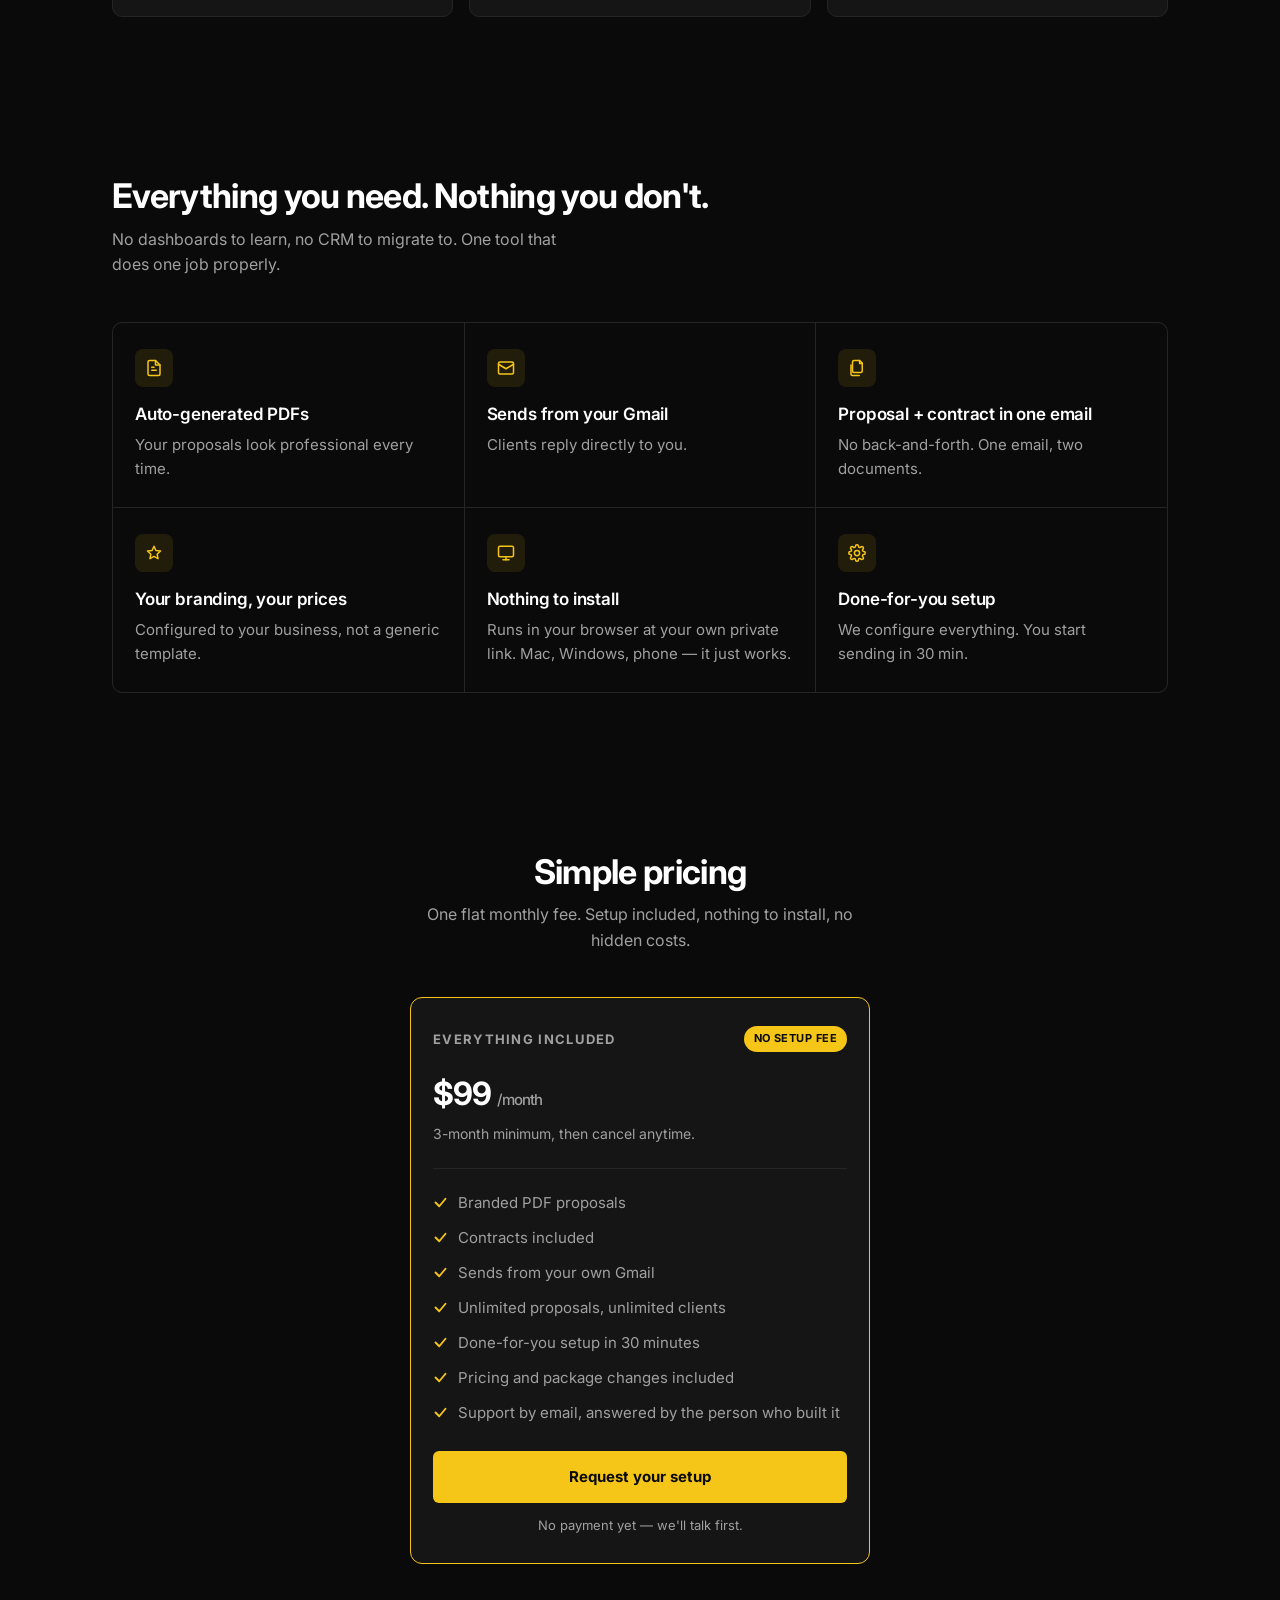
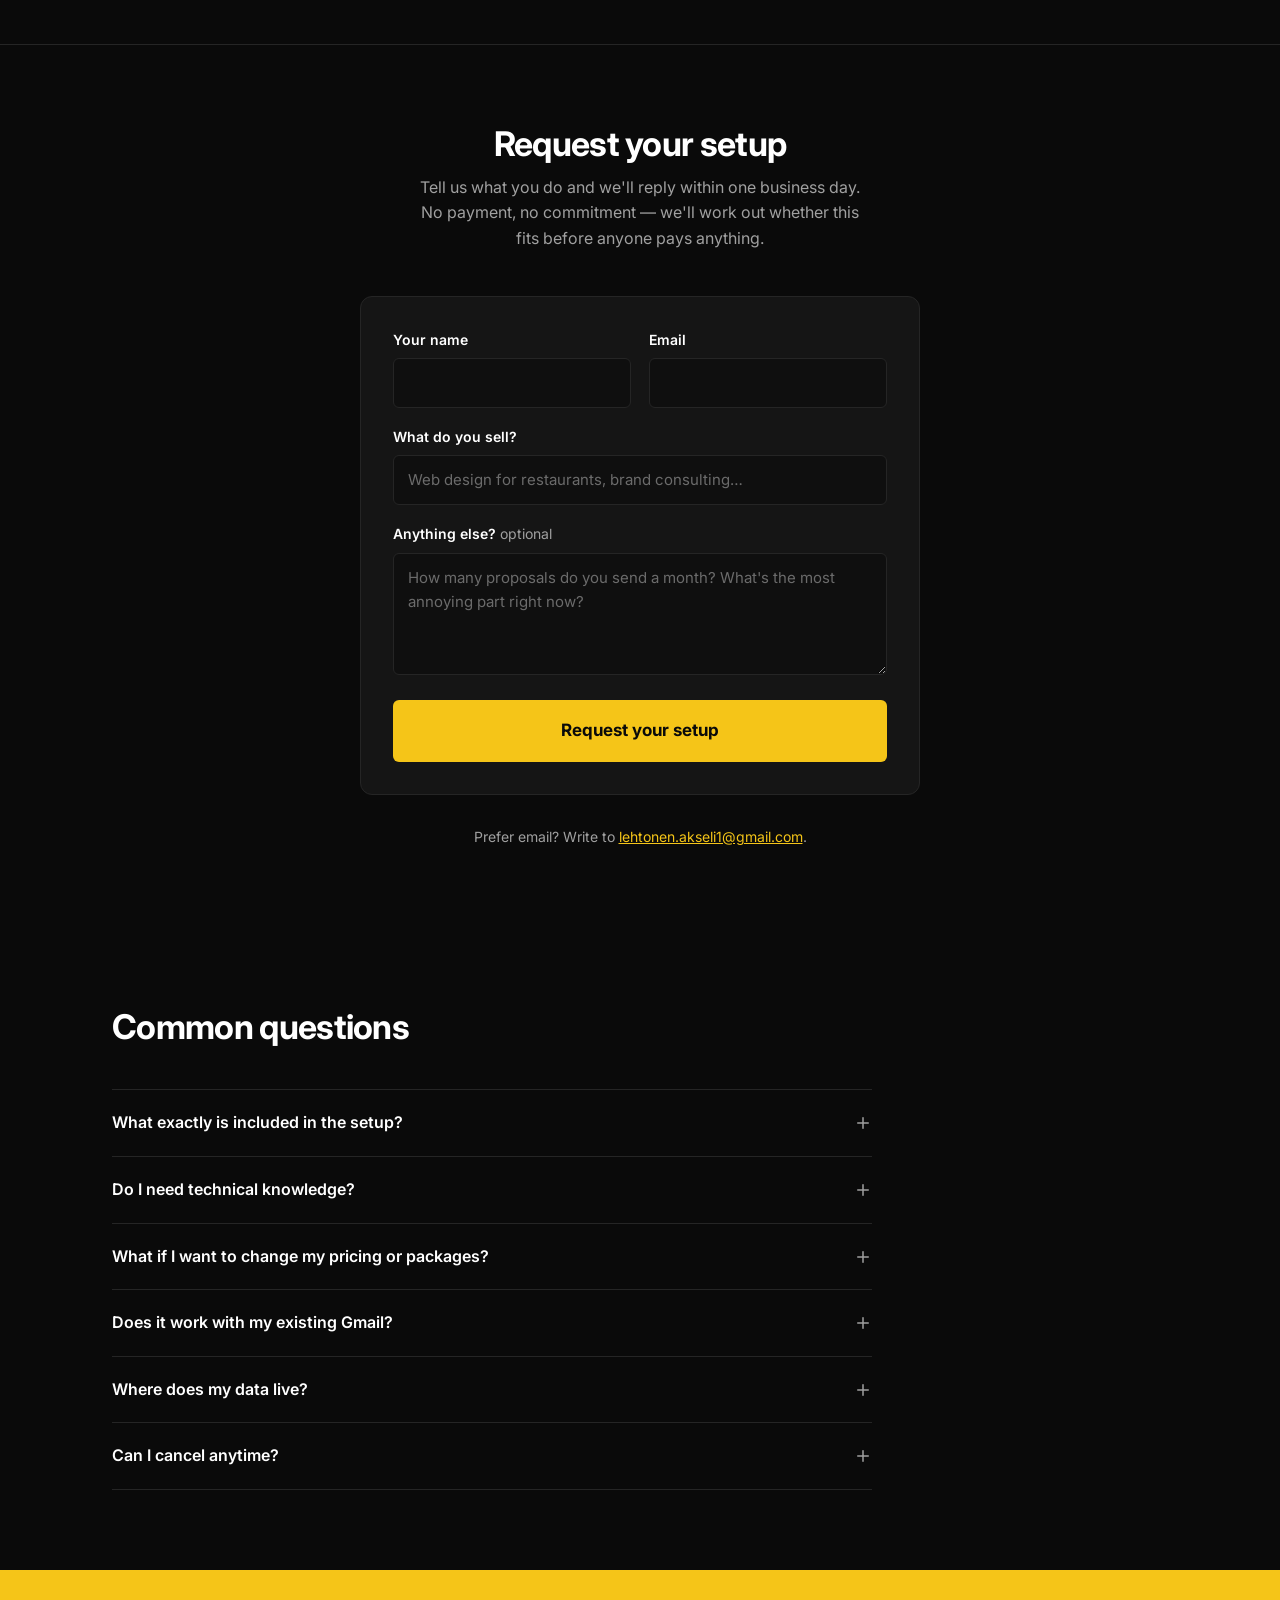
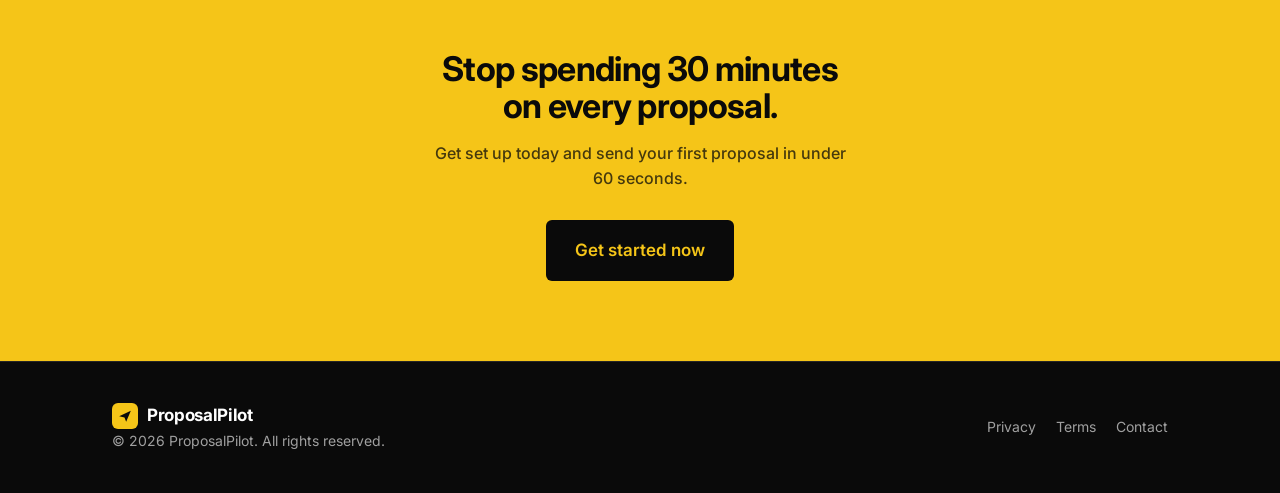
==== commit 2607099d: "Switch to hosted model: $99/mo flat pricing, single contact form, updated legal texts" ====
--- a/index.html
+++ b/index.html
@@ -32,7 +32,7 @@
       <a href="#features">Features</a>
       <a href="#pricing">Pricing</a>
       <a href="#faq">FAQ</a>
-      <a class="btn btn-primary btn-sm" href="#pricing">Get started</a>
+      <a class="btn btn-primary btn-sm" href="#contact" data-plan="Nav button">Get started</a>
     </nav>
 
     <button class="nav-toggle" id="navToggle" aria-label="Open menu" aria-expanded="false" aria-controls="navMenu">
@@ -45,7 +45,7 @@
     <a href="#features">Features</a>
     <a href="#pricing">Pricing</a>
     <a href="#faq">FAQ</a>
-    <a class="btn btn-primary btn-block" href="#pricing">Get started</a>
+    <a class="btn btn-primary btn-block" href="#contact" data-plan="Nav button">Get started</a>
   </div>
 </header>
 
@@ -59,11 +59,11 @@
       <p class="lead">Generate branded PDF proposals and contracts and send them from your Gmail — automatically. No copy-paste. No Word templates. Just fill in client details and hit send.</p>
 
       <div class="hero-actions">
-        <a class="btn btn-primary btn-lg" href="#pricing">Get started – $49/mo</a>
+        <a class="btn btn-primary btn-lg" href="#contact" data-plan="Hero button">Get started – $99/mo</a>
         <a class="btn btn-secondary btn-lg" href="#how">See how it works</a>
       </div>
 
-      <p class="hero-note">Done-for-you setup. Sending in 30 minutes.</p>
+      <p class="hero-note">Done-for-you setup. Nothing to install. Sending in 30 minutes.</p>
 
       <!-- App mockup -->
       <div class="mockup" aria-hidden="true">
@@ -210,10 +210,10 @@
 
         <div class="feature">
           <span class="icon">
-            <svg width="18" height="18" viewBox="0 0 24 24" fill="none" stroke="currentColor" stroke-width="2" stroke-linecap="round" stroke-linejoin="round"><path d="M12 2v20"/><path d="M17 6.5H9.5a3.5 3.5 0 0 0 0 7h5a3.5 3.5 0 0 1 0 7H6"/></svg>
-          </span>
-          <h3>No per-client subscription</h3>
-          <p>Send to as many clients as you like. One flat monthly fee, no per-proposal charges.</p>
+            <svg width="18" height="18" viewBox="0 0 24 24" fill="none" stroke="currentColor" stroke-width="2" stroke-linecap="round" stroke-linejoin="round"><rect x="2" y="3" width="20" height="14" rx="2"/><path d="M8 21h8"/><path d="M12 17v4"/></svg>
+          </span>
+          <h3>Nothing to install</h3>
+          <p>Runs in your browser at your own private link. Mac, Windows, phone — it just works.</p>
         </div>
 
         <div class="feature">
@@ -232,55 +232,72 @@
     <div class="wrap">
       <div class="section-head" style="text-align:center">
         <h2>Simple pricing</h2>
-        <p style="margin-left:auto;margin-right:auto">One-time setup fee + low monthly fee. Cancel anytime.</p>
-      </div>
-
-      <div class="plans">
-        <div class="plan">
+        <p style="margin-left:auto;margin-right:auto">One flat monthly fee. Setup included, nothing to install, no hidden costs.</p>
+      </div>
+
+      <div class="plans plans-single">
+        <div class="plan featured">
           <div class="plan-top">
-            <span class="plan-name">Starter</span>
-          </div>
-          <div class="price">$299 <small>setup</small></div>
-          <p class="plan-sub">+ $49/mo</p>
+            <span class="plan-name">Everything included</span>
+            <span class="badge">No setup fee</span>
+          </div>
+          <div class="price">$99 <small>/month</small></div>
+          <p class="plan-sub">3-month minimum, then cancel anytime.</p>
           <ul>
             <li><svg width="15" height="15" viewBox="0 0 24 24" fill="none" stroke="currentColor" stroke-width="3" stroke-linecap="round" stroke-linejoin="round"><path d="m4 12 6 6L20 6"/></svg> Branded PDF proposals</li>
             <li><svg width="15" height="15" viewBox="0 0 24 24" fill="none" stroke="currentColor" stroke-width="3" stroke-linecap="round" stroke-linejoin="round"><path d="m4 12 6 6L20 6"/></svg> Contracts included</li>
-            <li><svg width="15" height="15" viewBox="0 0 24 24" fill="none" stroke="currentColor" stroke-width="3" stroke-linecap="round" stroke-linejoin="round"><path d="m4 12 6 6L20 6"/></svg> Gmail integration</li>
-            <li><svg width="15" height="15" viewBox="0 0 24 24" fill="none" stroke="currentColor" stroke-width="3" stroke-linecap="round" stroke-linejoin="round"><path d="m4 12 6 6L20 6"/></svg> Unlimited proposals</li>
-            <li><svg width="15" height="15" viewBox="0 0 24 24" fill="none" stroke="currentColor" stroke-width="3" stroke-linecap="round" stroke-linejoin="round"><path d="m4 12 6 6L20 6"/></svg> Setup in 30 minutes</li>
+            <li><svg width="15" height="15" viewBox="0 0 24 24" fill="none" stroke="currentColor" stroke-width="3" stroke-linecap="round" stroke-linejoin="round"><path d="m4 12 6 6L20 6"/></svg> Sends from your own Gmail</li>
+            <li><svg width="15" height="15" viewBox="0 0 24 24" fill="none" stroke="currentColor" stroke-width="3" stroke-linecap="round" stroke-linejoin="round"><path d="m4 12 6 6L20 6"/></svg> Unlimited proposals, unlimited clients</li>
+            <li><svg width="15" height="15" viewBox="0 0 24 24" fill="none" stroke="currentColor" stroke-width="3" stroke-linecap="round" stroke-linejoin="round"><path d="m4 12 6 6L20 6"/></svg> Done-for-you setup in 30 minutes</li>
+            <li><svg width="15" height="15" viewBox="0 0 24 24" fill="none" stroke="currentColor" stroke-width="3" stroke-linecap="round" stroke-linejoin="round"><path d="m4 12 6 6L20 6"/></svg> Pricing and package changes included</li>
+            <li><svg width="15" height="15" viewBox="0 0 24 24" fill="none" stroke="currentColor" stroke-width="3" stroke-linecap="round" stroke-linejoin="round"><path d="m4 12 6 6L20 6"/></svg> Support by email, answered by the person who built it</li>
           </ul>
-          <a class="btn btn-secondary btn-block" href="mailto:lehtonen.akseli1@gmail.com?subject=ProposalPilot%20Starter&amp;body=Hi%2C%20I%27d%20like%20to%20get%20started%20with%20the%20Starter%20plan.">Get started</a>
-        </div>
-
-        <div class="plan featured">
-          <div class="plan-top">
-            <span class="plan-name">Pro</span>
-            <span class="badge">Most popular</span>
-          </div>
-          <div class="price">$499 <small>setup</small></div>
-          <p class="plan-sub">+ $99/mo</p>
-          <ul>
-            <li><svg width="15" height="15" viewBox="0 0 24 24" fill="none" stroke="currentColor" stroke-width="3" stroke-linecap="round" stroke-linejoin="round"><path d="m4 12 6 6L20 6"/></svg> Everything in Starter</li>
-            <li><svg width="15" height="15" viewBox="0 0 24 24" fill="none" stroke="currentColor" stroke-width="3" stroke-linecap="round" stroke-linejoin="round"><path d="m4 12 6 6L20 6"/></svg> Multiple proposal templates</li>
-            <li><svg width="15" height="15" viewBox="0 0 24 24" fill="none" stroke="currentColor" stroke-width="3" stroke-linecap="round" stroke-linejoin="round"><path d="m4 12 6 6L20 6"/></svg> Custom email copy</li>
-            <li><svg width="15" height="15" viewBox="0 0 24 24" fill="none" stroke="currentColor" stroke-width="3" stroke-linecap="round" stroke-linejoin="round"><path d="m4 12 6 6L20 6"/></svg> Priority support</li>
-            <li><svg width="15" height="15" viewBox="0 0 24 24" fill="none" stroke="currentColor" stroke-width="3" stroke-linecap="round" stroke-linejoin="round"><path d="m4 12 6 6L20 6"/></svg> 48h setup guarantee</li>
-          </ul>
-          <a class="btn btn-primary btn-block" href="mailto:lehtonen.akseli1@gmail.com?subject=ProposalPilot%20Pro&amp;body=Hi%2C%20I%27d%20like%20to%20get%20started%20with%20the%20Pro%20plan.">Get started</a>
-        </div>
-      </div>
-
-      <!-- Waitlist -->
-      <div class="waitlist">
-        <h3>Not ready yet?</h3>
-        <p>Join the waitlist and get 50% off your first month.</p>
-        <form id="waitlistForm" action="https://formspree.io/f/mgawpjbw" method="POST">
-          <label for="email" class="sr-only" style="position:absolute;left:-9999px">Email address</label>
-          <input id="email" type="email" name="email" placeholder="you@company.com" required autocomplete="email">
-          <button class="btn btn-primary" type="submit">Join waitlist</button>
-        </form>
-        <p class="form-msg" id="formMsg" role="status" aria-live="polite"></p>
-      </div>
+          <a class="btn btn-primary btn-block" href="#contact" data-plan="Pricing card">Request your setup</a>
+          <p class="plan-note">No payment yet — we'll talk first.</p>
+        </div>
+      </div>
+    </div>
+  </section>
+
+  <!-- ============ CONTACT ============ -->
+  <section id="contact">
+    <div class="wrap">
+      <div class="section-head" style="text-align:center">
+        <h2>Request your setup</h2>
+        <p style="margin-left:auto;margin-right:auto">Tell us what you do and we'll reply within one business day. No payment, no commitment — we'll work out whether this fits before anyone pays anything.</p>
+      </div>
+
+      <form id="contactForm" class="contact-form" action="https://formspree.io/f/mgawpjbw" method="POST">
+        <div class="field-row">
+          <div class="form-field">
+            <label for="name">Your name</label>
+            <input id="name" type="text" name="name" required autocomplete="name">
+          </div>
+          <div class="form-field">
+            <label for="email">Email</label>
+            <input id="email" type="email" name="email" required autocomplete="email">
+          </div>
+        </div>
+
+        <div class="form-field">
+          <label for="business">What do you sell?</label>
+          <input id="business" type="text" name="business" placeholder="Web design for restaurants, brand consulting…" required>
+        </div>
+
+        <div class="form-field">
+          <label for="details">Anything else? <span class="optional">optional</span></label>
+          <textarea id="details" name="details" rows="4" placeholder="How many proposals do you send a month? What's the most annoying part right now?"></textarea>
+        </div>
+
+        <input type="hidden" name="plan" id="planField" value="Not specified">
+        <input type="hidden" name="_subject" value="New ProposalPilot lead">
+        <input type="text" name="_gotcha" class="hp" tabindex="-1" autocomplete="off" aria-hidden="true">
+
+        <button class="btn btn-primary btn-block btn-lg" type="submit">Request your setup</button>
+      </form>
+
+      <p class="form-msg" id="formMsg" role="status" aria-live="polite"></p>
+      <p class="contact-alt">Prefer email? Write to <a href="mailto:lehtonen.akseli1@gmail.com">lehtonen.akseli1@gmail.com</a>.</p>
     </div>
   </section>
 
@@ -297,7 +314,7 @@
             What exactly is included in the setup?
             <svg width="18" height="18" viewBox="0 0 24 24" fill="none" stroke="currentColor" stroke-width="2" stroke-linecap="round"><path d="M12 5v14M5 12h14"/></svg>
           </button>
-          <div class="faq-a">We configure the tool with your business details, pricing, and branding. You get a working app on your computer that sends proposals from your Gmail.</div>
+          <div class="faq-a">We configure everything with your business details, pricing, packages, and branding, and connect it to your Gmail. You get a private link to your own ProposalPilot — nothing to install, nothing to update. You'll be sending your first proposal about 30 minutes after we start.</div>
         </div>
 
         <div class="faq-item">
@@ -321,7 +338,15 @@
             Does it work with my existing Gmail?
             <svg width="18" height="18" viewBox="0 0 24 24" fill="none" stroke="currentColor" stroke-width="2" stroke-linecap="round"><path d="M12 5v14M5 12h14"/></svg>
           </button>
-          <div class="faq-a">Yes. It connects to your existing Gmail account via Google's official API.</div>
+          <div class="faq-a">Yes. You connect your existing Gmail through Google's official API, and proposals go out from your own address — so replies come straight back to you. We only ask for permission to send mail, never to read it. You can revoke access at any time from your Google account settings.</div>
+        </div>
+
+        <div class="faq-item">
+          <button class="faq-q" aria-expanded="false">
+            Where does my data live?
+            <svg width="18" height="18" viewBox="0 0 24 24" fill="none" stroke="currentColor" stroke-width="2" stroke-linecap="round"><path d="M12 5v14M5 12h14"/></svg>
+          </button>
+          <div class="faq-a">On a server in the EU, on your own private instance — your proposals and client details are not mixed with anyone else's. The Gmail access token is stored encrypted. Sent proposals also stay in your Gmail's Sent folder, where you'd expect them.</div>
         </div>
 
         <div class="faq-item">
@@ -329,7 +354,7 @@
             Can I cancel anytime?
             <svg width="18" height="18" viewBox="0 0 24 24" fill="none" stroke="currentColor" stroke-width="2" stroke-linecap="round"><path d="M12 5v14M5 12h14"/></svg>
           </button>
-          <div class="faq-a">Yes. Monthly fee, no contracts, cancel anytime. The setup fee is non-refundable.</div>
+          <div class="faq-a">After the first three months, yes — cancel whenever, no notice period. Your access runs to the end of the period you've paid for, and then the service stops. Before it does, we send you a PDF archive of every proposal and contract you've sent, so nothing is lost.</div>
         </div>
       </div>
     </div>
@@ -340,7 +365,7 @@
     <div class="wrap">
       <h2>Stop spending 30 minutes on every proposal.</h2>
       <p>Get set up today and send your first proposal in under 60 seconds.</p>
-      <a class="btn btn-lg" href="#pricing">Get started now</a>
+      <a class="btn btn-lg" href="#contact" data-plan="Bottom CTA">Get started now</a>
     </div>
   </section>
 </main>
@@ -411,8 +436,17 @@
     });
   });
 
-  // --- Waitlist form (Formspree, no page reload) ---
-  var form = document.getElementById('waitlistForm');
+  // --- Remember which CTA sent them to the form, so leads are attributable ---
+  var planField = document.getElementById('planField');
+
+  document.querySelectorAll('[data-plan]').forEach(function (cta) {
+    cta.addEventListener('click', function () {
+      planField.value = cta.getAttribute('data-plan');
+    });
+  });
+
+  // --- Contact form (Formspree, no page reload) ---
+  var form = document.getElementById('contactForm');
   var msg = document.getElementById('formMsg');
 
   form.addEventListener('submit', function (e) {
@@ -433,8 +467,9 @@
       .then(function (res) {
         if (!res.ok) throw new Error('Request failed');
         form.reset();
+        form.hidden = true;
         msg.className = 'form-msg ok';
-        msg.textContent = "You're on the list! We'll be in touch soon.";
+        msg.textContent = "Thanks — got it. We'll be in touch within one business day.";
       })
       .catch(function () {
         msg.className = 'form-msg error';
--- a/styles.css
+++ b/styles.css
@@ -603,54 +603,98 @@
   margin-top: auto;
 }
 
-/* ---------- Waitlist ---------- */
-
-.waitlist {
-  margin-top: 28px;
-  padding: 24px 20px;
+.plans-single {
+  max-width: 460px;
+  margin: 0 auto;
+  grid-template-columns: 1fr;
+}
+
+.plan-note {
+  margin-top: 12px;
+  font-size: 13px;
+  text-align: center;
+}
+
+/* ---------- Contact form ---------- */
+
+#contact {
+  border-top: 1px solid var(--line);
+}
+
+.contact-form {
+  display: grid;
+  gap: 18px;
+  max-width: 560px;
+  margin: 0 auto;
+  padding: 26px 20px;
   background: var(--surface);
   border: 1px solid var(--line);
-  border-radius: 10px;
-  text-align: center;
-}
-
-.waitlist h3 {
-  font-size: 16px;
-}
-
-.waitlist p {
-  margin-top: 6px;
+  border-radius: 12px;
+}
+
+.field-row {
+  display: grid;
+  gap: 18px;
+}
+
+.form-field label {
+  display: block;
+  margin-bottom: 7px;
+  color: var(--text);
   font-size: 14px;
-}
-
-.waitlist form {
-  display: grid;
-  gap: 10px;
-  margin: 18px auto 0;
-  max-width: 420px;
-}
-
-.waitlist input {
+  font-weight: 600;
+}
+
+.form-field .optional {
+  color: var(--muted);
+  font-weight: 400;
+}
+
+.contact-form input,
+.contact-form textarea {
   width: 100%;
-  padding: 13px 14px;
+  padding: 12px 14px;
   background: #0f0f0f;
   border: 1px solid var(--line);
   border-radius: 6px;
   color: var(--text);
   font: inherit;
   font-size: 15px;
-}
-
-.waitlist input::placeholder {
+  resize: vertical;
+}
+
+.contact-form input::placeholder,
+.contact-form textarea::placeholder {
   color: #6b6b6b;
 }
 
-.waitlist input:focus {
+.contact-form input:focus,
+.contact-form textarea:focus {
   border-color: var(--accent);
   outline: none;
 }
 
+/* Honeypot: hidden from people, tempting to bots. */
+.hp {
+  position: absolute;
+  left: -9999px;
+  width: 1px;
+  height: 1px;
+  opacity: 0;
+}
+
+.contact-alt {
+  margin-top: 18px;
+  font-size: 14px;
+  text-align: center;
+}
+
+.contact-alt a {
+  color: var(--accent);
+}
+
 .form-msg {
+  text-align: center;
   margin-top: 12px;
   font-size: 14px;
   min-height: 1px;
@@ -846,7 +890,7 @@
     grid-template-columns: repeat(2, 1fr);
   }
 
-  .plans {
+  .plans:not(.plans-single) {
     grid-template-columns: repeat(2, 1fr);
   }
 
@@ -857,8 +901,12 @@
     gap: 24px;
   }
 
-  .waitlist form {
-    grid-template-columns: 1fr auto;
+  .field-row {
+    grid-template-columns: 1fr 1fr;
+  }
+
+  .contact-form {
+    padding: 32px;
   }
 
   .footer-inner {
@@ -955,7 +1003,7 @@
     grid-template-columns: repeat(3, 1fr);
   }
 
-  .plans {
+  .plans:not(.plans-single) {
     max-width: 840px;
     margin: 0 auto;
   }
@@ -963,10 +1011,4 @@
   .faq {
     max-width: 760px;
   }
-
-  .waitlist {
-    max-width: 840px;
-    margin-left: auto;
-    margin-right: auto;
-  }
-}
+}
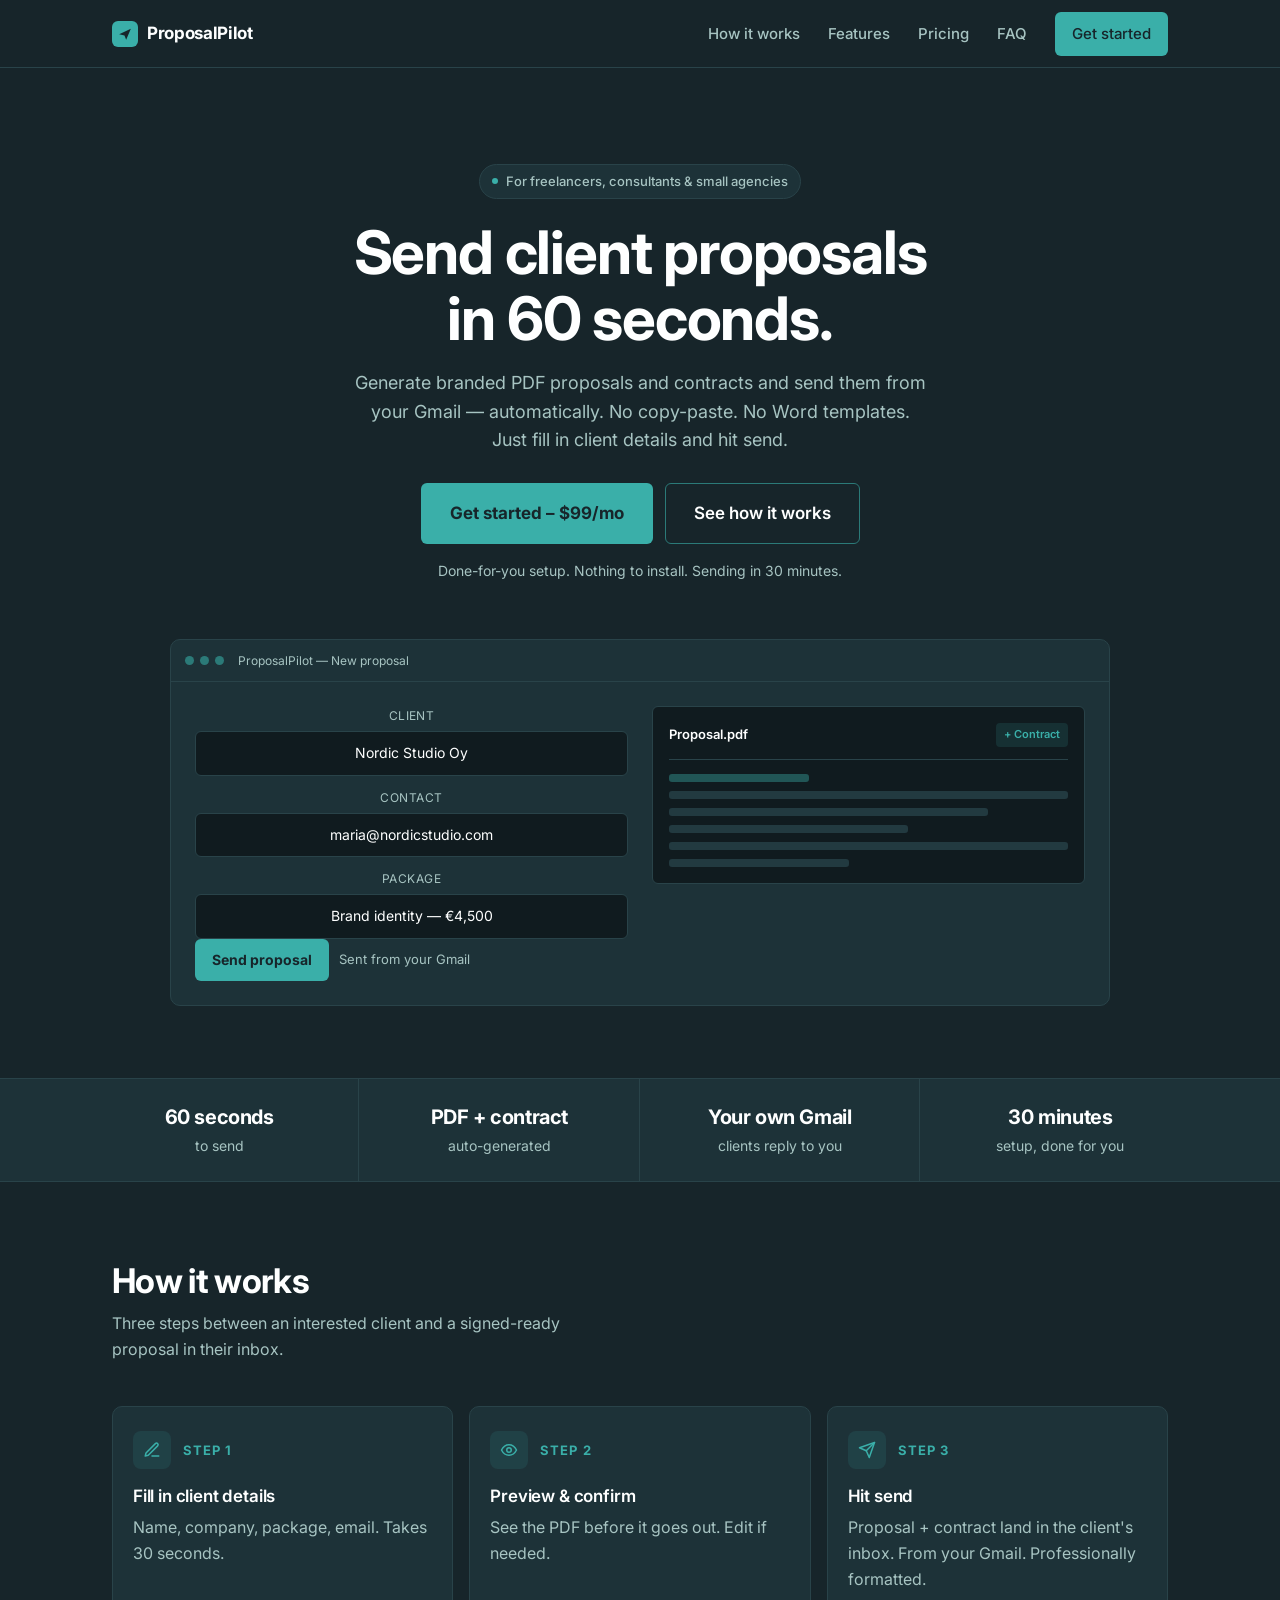
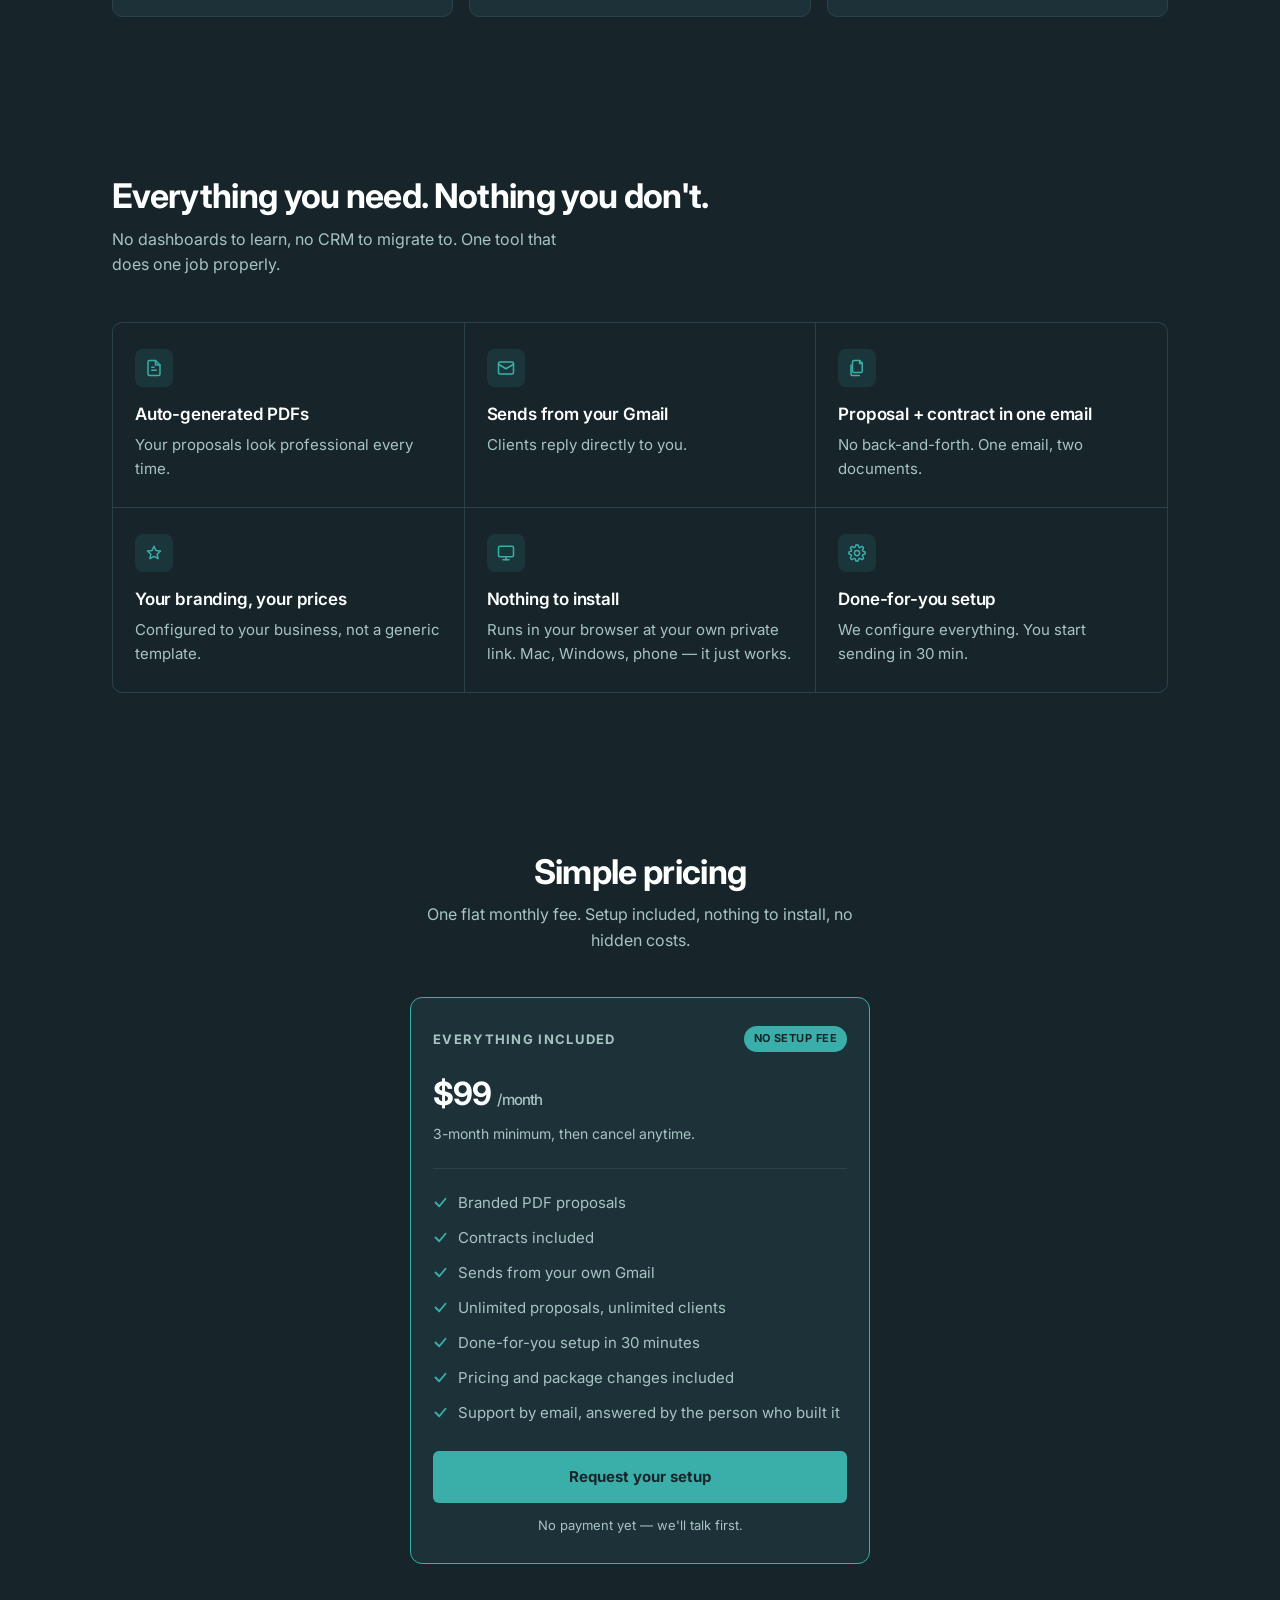
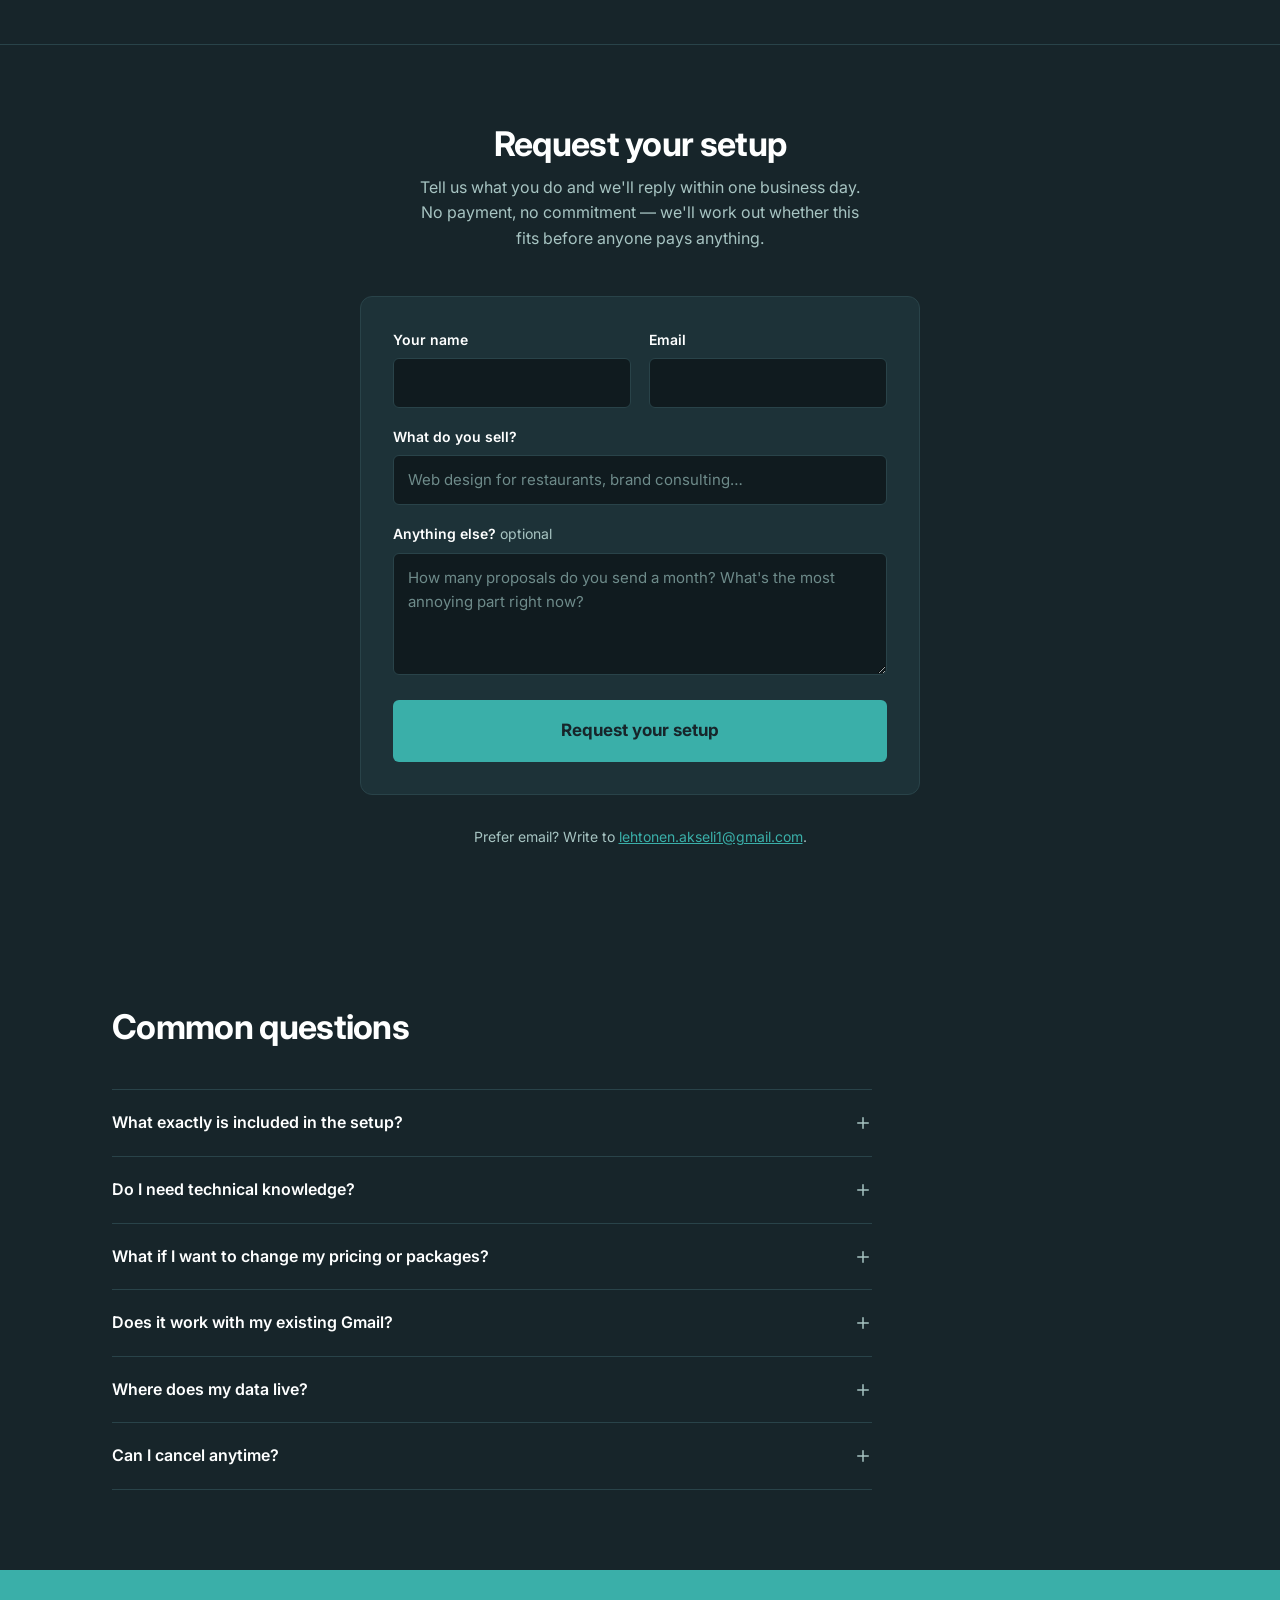
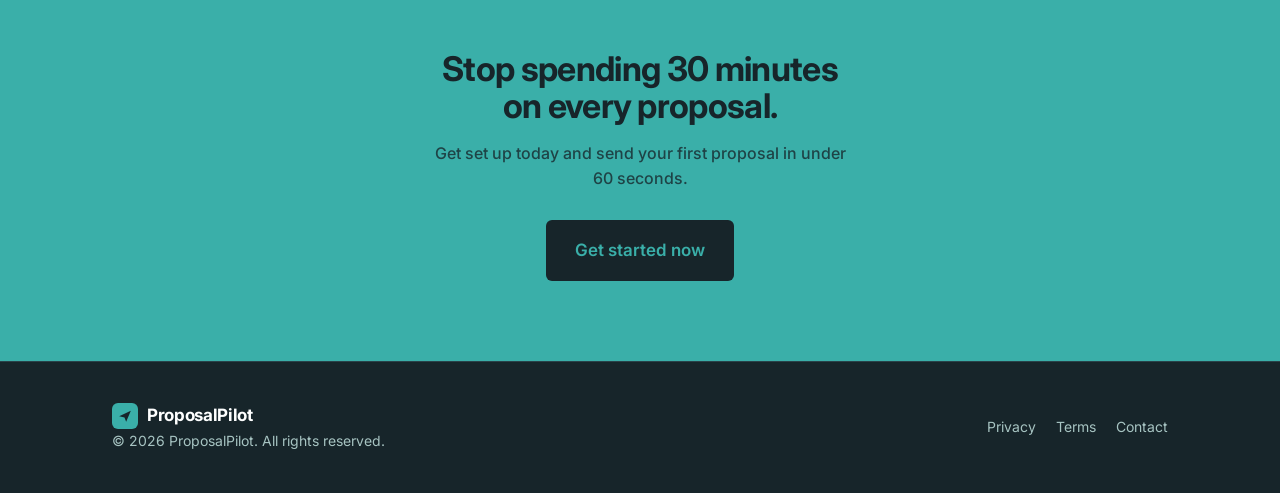
==== commit bf1145c3: "Switch colour theme from black/yellow to teal palette" ====
--- a/index.html
+++ b/index.html
@@ -8,8 +8,8 @@
 <meta property="og:title" content="Send client proposals in 60 seconds. From Gmail.">
 <meta property="og:description" content="Branded PDF proposals and contracts, generated and sent from your own Gmail. No copy-paste. No Word templates.">
 <meta property="og:type" content="website">
-<meta name="theme-color" content="#0a0a0a">
-<link rel="icon" href="data:image/svg+xml,<svg xmlns='http://www.w3.org/2000/svg' viewBox='0 0 32 32'><rect width='32' height='32' rx='7' fill='%23F5C518'/><path d='M7 17.5 25 8l-7 17-2.6-6.4L7 17.5Z' fill='%230A0A0A'/></svg>">
+<meta name="theme-color" content="#17252a">
+<link rel="icon" href="data:image/svg+xml,<svg xmlns='http://www.w3.org/2000/svg' viewBox='0 0 32 32'><rect width='32' height='32' rx='7' fill='%233AAFA9'/><path d='M7 17.5 25 8l-7 17-2.6-6.4L7 17.5Z' fill='%2317252A'/></svg>">
 <link rel="preconnect" href="https://fonts.googleapis.com">
 <link rel="preconnect" href="https://fonts.gstatic.com" crossorigin>
 <link href="https://fonts.googleapis.com/css2?family=Inter:wght@400;500;600;700&display=swap" rel="stylesheet">
--- a/styles.css
+++ b/styles.css
@@ -1,12 +1,14 @@
 /* ProposalPilot — landing page styles. Mobile first. */
 
 :root {
-  --bg: #0a0a0a;
-  --surface: #151515;
-  --accent: #f5c518;
-  --text: #ffffff;
-  --muted: #a0a0a0;
-  --line: #252525;
+  --bg: #17252a;
+  --surface: #1d3238;
+  --accent: #3aafa9;
+  --accent-deep: #2b7a78;
+  --accent-pale: #def2f1;
+  --text: #feffff;
+  --muted: #a7c4c2;
+  --line: #294349;
   --nav-h: 60px;
   --pad: 20px;
   --maxw: 1120px;
@@ -116,17 +118,17 @@
 
 .btn-primary {
   background: var(--accent);
-  color: #0a0a0a;
+  color: #17252a;
   font-weight: 700;
 }
 
 .btn-primary:hover {
-  background: #ffd83d;
+  background: #4fc4be;
 }
 
 .btn-secondary {
   background: transparent;
-  border-color: #3a3a3a;
+  border-color: #2b7a78;
   color: var(--text);
 }
 
@@ -191,7 +193,7 @@
   height: 26px;
   background: var(--accent);
   border-radius: 6px;
-  color: #0a0a0a;
+  color: #17252a;
   flex: none;
 }
 
@@ -242,7 +244,7 @@
 .nav-menu .btn {
   margin-top: 20px;
   border-bottom: 0;
-  color: #0a0a0a;
+  color: #17252a;
   font-size: 16px;
 }
 
@@ -312,7 +314,7 @@
 .mockup-bar span {
   width: 9px;
   height: 9px;
-  background: #333;
+  background: #2b7a78;
   border-radius: 50%;
 }
 
@@ -343,7 +345,7 @@
 
 .field .value {
   padding: 10px 12px;
-  background: #0f0f0f;
+  background: #101b1f;
   border: 1px solid var(--line);
   border-radius: 6px;
   color: var(--text);
@@ -368,7 +370,7 @@
 
 .doc {
   padding: 16px;
-  background: #0f0f0f;
+  background: #101b1f;
   border: 1px solid var(--line);
   border-radius: 6px;
 }
@@ -386,7 +388,7 @@
 
 .doc-head .tag {
   padding: 3px 8px;
-  background: rgba(245, 197, 24, 0.12);
+  background: rgba(58, 175, 169, 0.14);
   border-radius: 4px;
   color: var(--accent);
   font-size: 11px;
@@ -402,14 +404,14 @@
 .doc-lines i {
   display: block;
   height: 8px;
-  background: #1e1e1e;
+  background: #223a40;
   border-radius: 3px;
 }
 
 .doc-lines i.w80 { width: 80%; }
 .doc-lines i.w60 { width: 60%; }
 .doc-lines i.w45 { width: 45%; }
-.doc-lines i.accent { background: rgba(245, 197, 24, 0.35); width: 35%; }
+.doc-lines i.accent { background: rgba(58, 175, 169, 0.4); width: 35%; }
 
 /* ---------- Stats bar ---------- */
 
@@ -477,7 +479,7 @@
   place-items: center;
   width: 38px;
   height: 38px;
-  background: rgba(245, 197, 24, 0.1);
+  background: rgba(58, 175, 169, 0.12);
   border-radius: 8px;
   color: var(--accent);
   flex: none;
@@ -551,7 +553,7 @@
   padding: 4px 10px;
   background: var(--accent);
   border-radius: 100px;
-  color: #0a0a0a;
+  color: #17252a;
   font-size: 11px;
   font-weight: 700;
   letter-spacing: 0.04em;
@@ -654,7 +656,7 @@
 .contact-form textarea {
   width: 100%;
   padding: 12px 14px;
-  background: #0f0f0f;
+  background: #101b1f;
   border: 1px solid var(--line);
   border-radius: 6px;
   color: var(--text);
@@ -665,7 +667,7 @@
 
 .contact-form input::placeholder,
 .contact-form textarea::placeholder {
-  color: #6b6b6b;
+  color: #6e8b8a;
 }
 
 .contact-form input:focus,
@@ -761,12 +763,12 @@
 
 .cta {
   background: var(--accent);
-  color: #0a0a0a;
+  color: #17252a;
   text-align: center;
 }
 
 .cta h2 {
-  color: #0a0a0a;
+  color: #17252a;
   max-width: 18ch;
   margin: 0 auto;
 }
@@ -774,17 +776,17 @@
 .cta p {
   margin: 16px auto 28px;
   max-width: 42ch;
-  color: rgba(10, 10, 10, 0.75);
+  color: rgba(23, 37, 42, 0.78);
   font-weight: 500;
 }
 
 .cta .btn {
-  background: #0a0a0a;
+  background: #17252a;
   color: var(--accent);
 }
 
 .cta .btn:hover {
-  background: #1c1c1c;
+  background: #0f1a1e;
 }
 
 /* ---------- Footer ---------- */
@@ -847,7 +849,7 @@
 .legal .updated {
   margin-top: 12px;
   font-size: 14px;
-  color: #6b6b6b;
+  color: #6e8b8a;
 }
 
 /* ---------- Tablet ---------- */
@@ -947,7 +949,7 @@
   }
 
   .nav-links .btn {
-    color: #0a0a0a;
+    color: #17252a;
   }
 
   .hero {
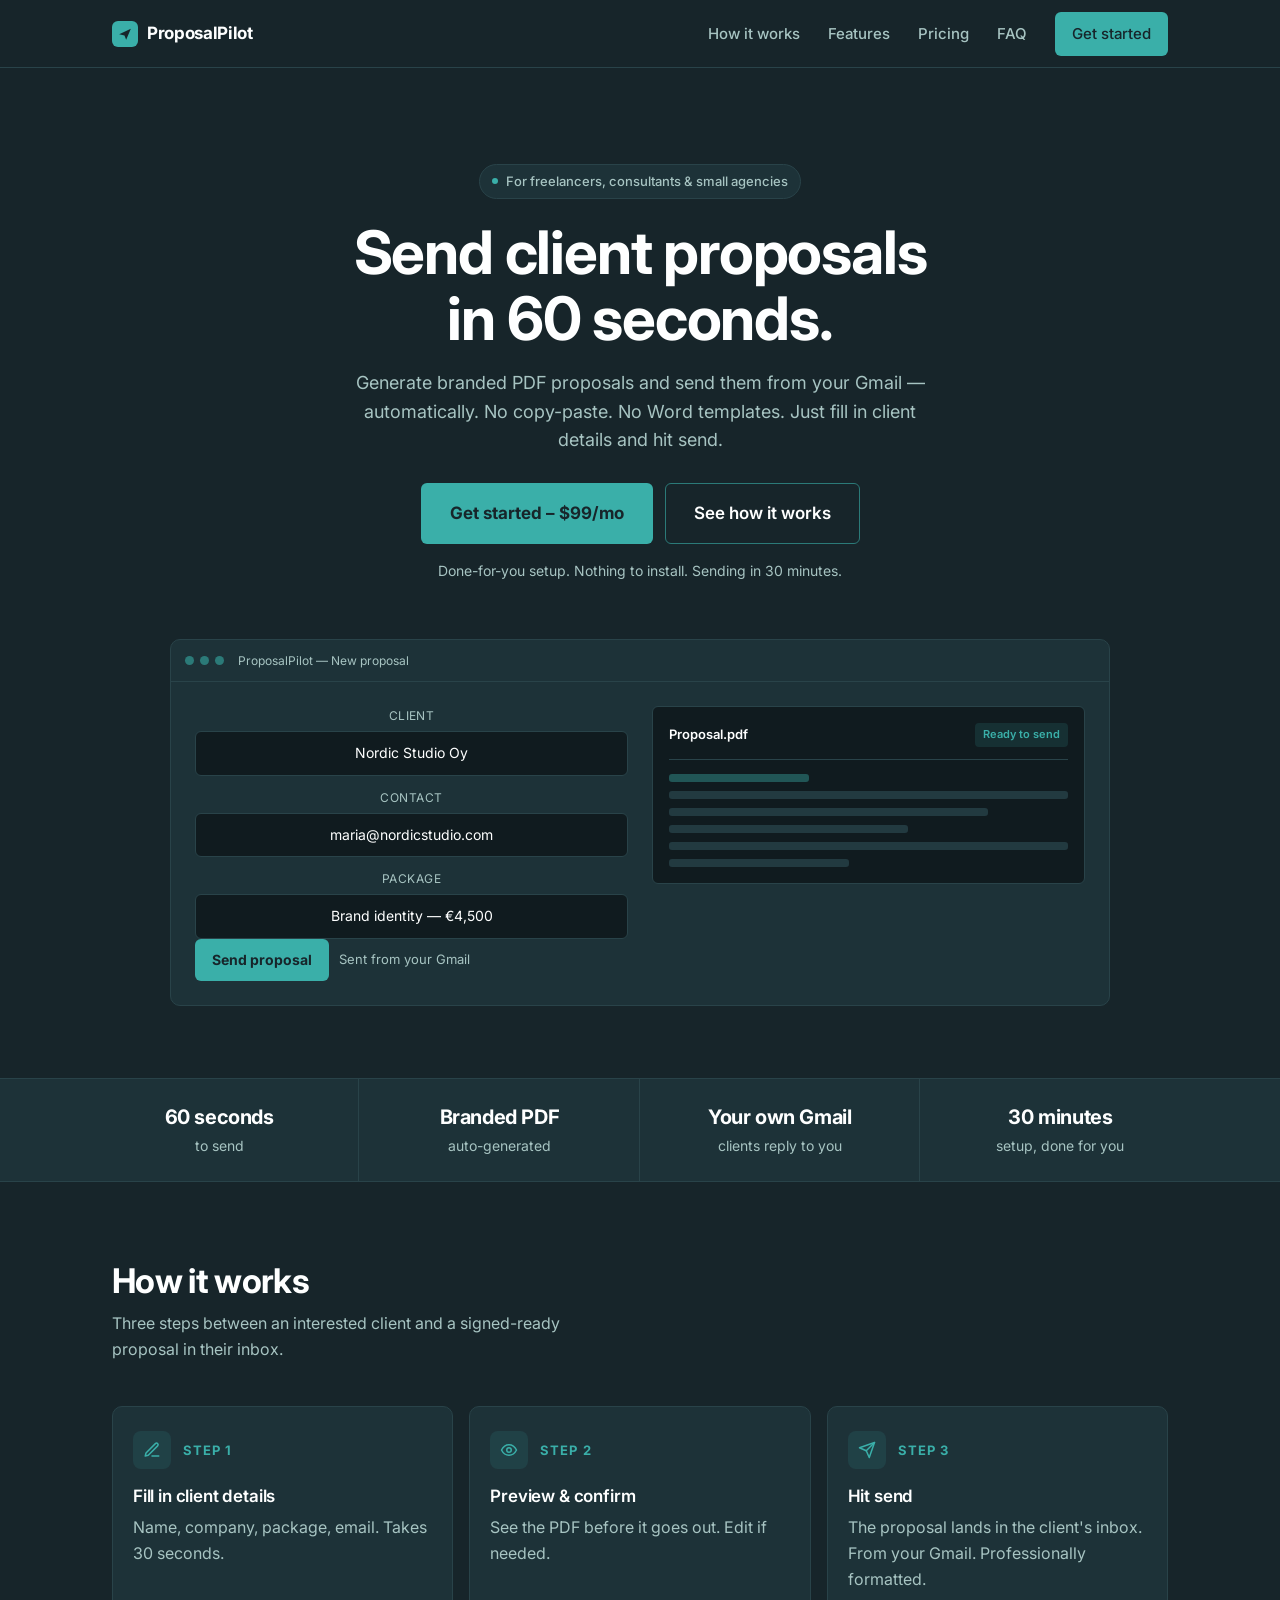
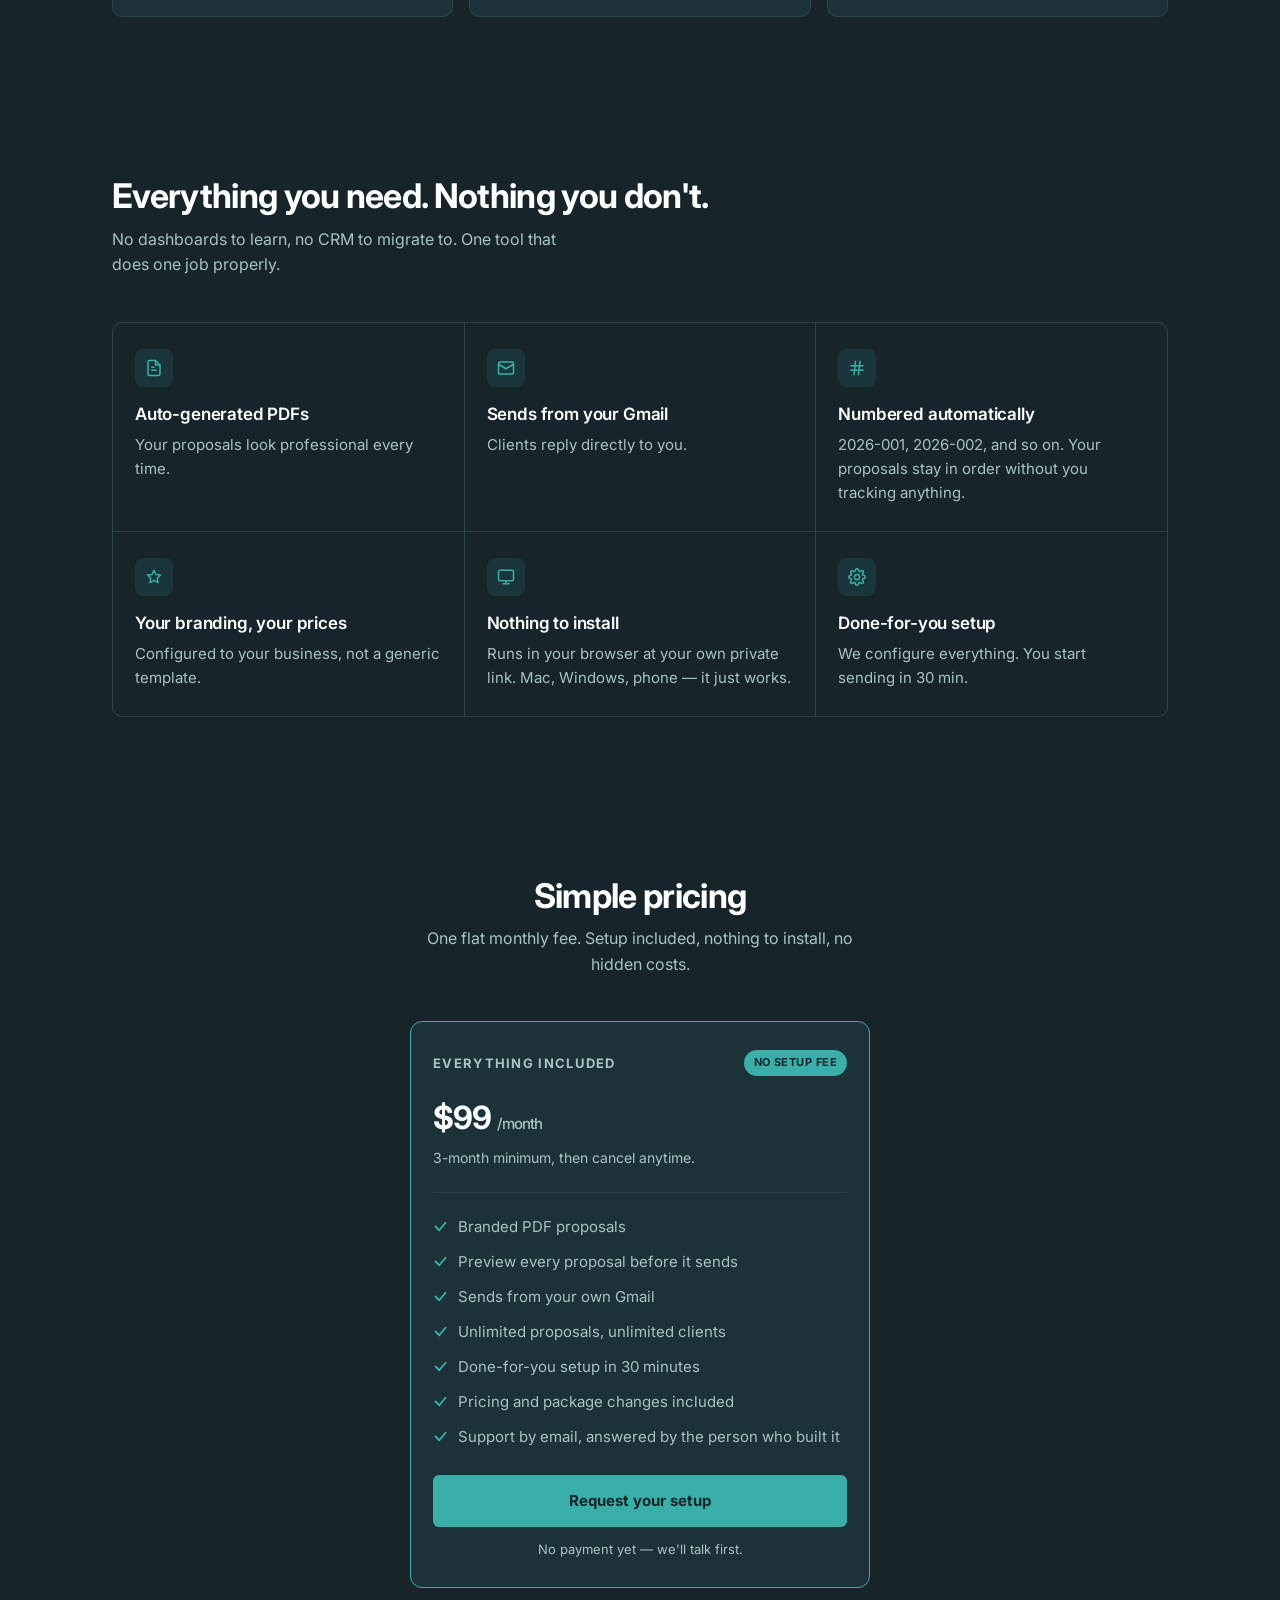
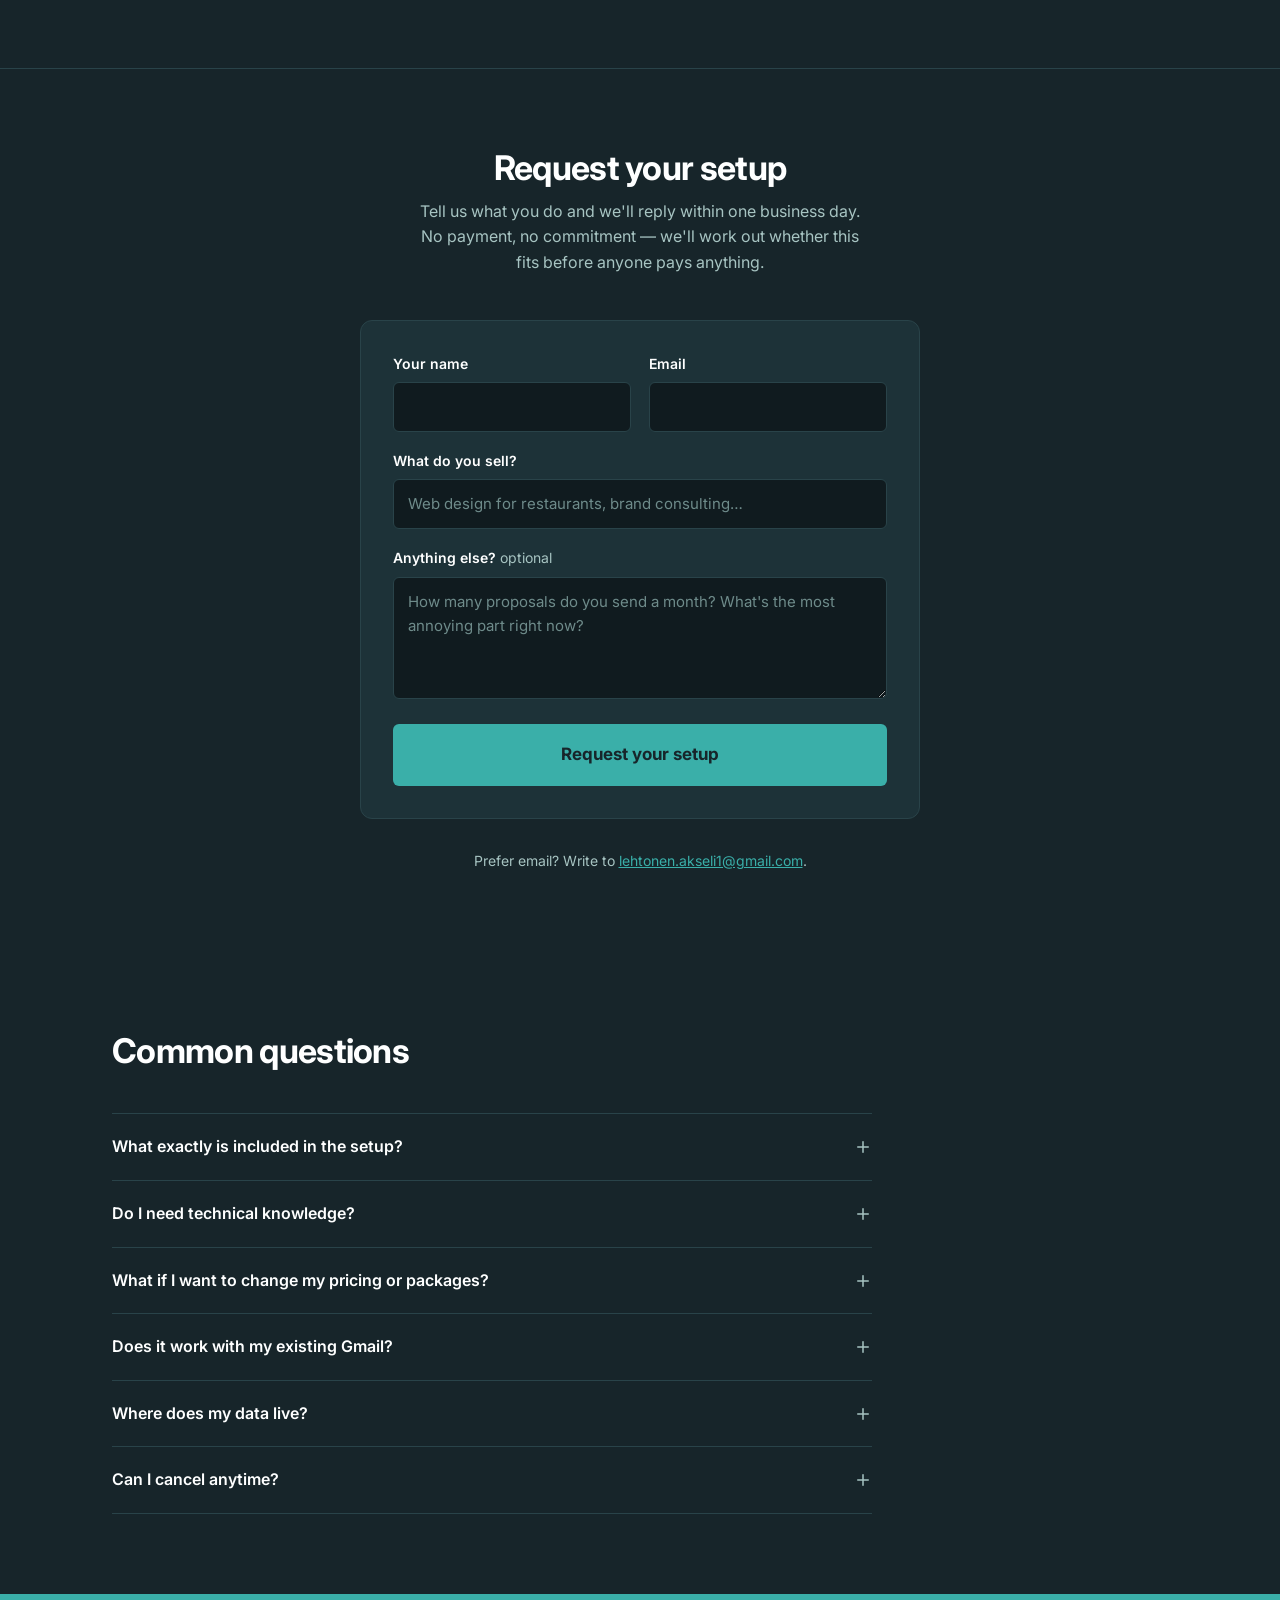
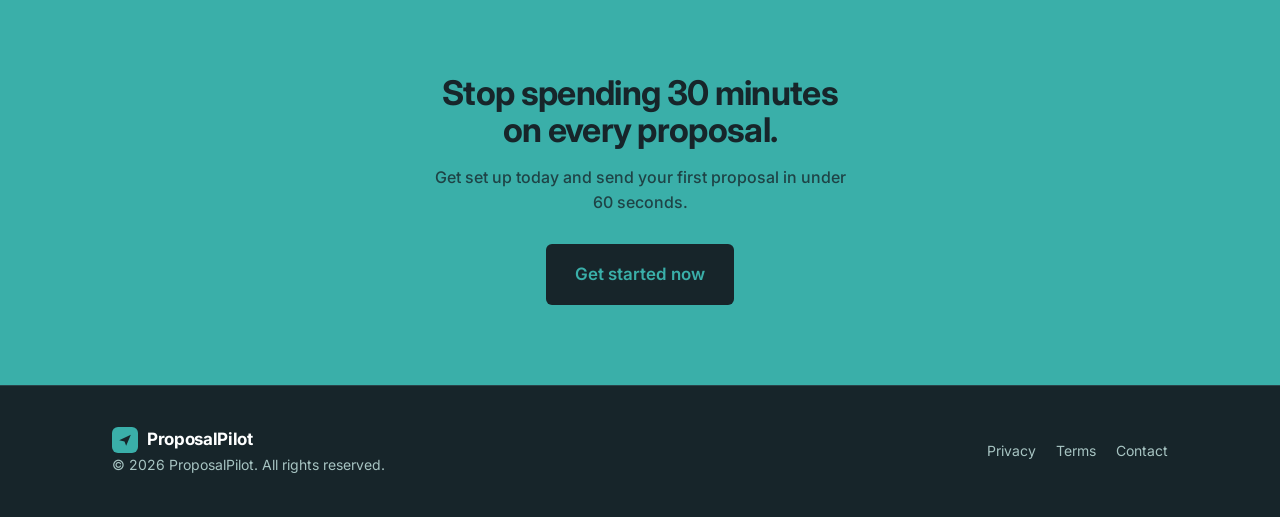
==== commit 606a8555: "Drop contract claims: the product sends proposals only" ====
--- a/index.html
+++ b/index.html
@@ -4,9 +4,9 @@
 <meta charset="utf-8">
 <meta name="viewport" content="width=device-width, initial-scale=1">
 <title>ProposalPilot — Send client proposals in 60 seconds, from Gmail</title>
-<meta name="description" content="ProposalPilot generates branded PDF proposals and contracts and sends them from your own Gmail. Fill in the client details, hit send, done. Set up in 30 minutes.">
+<meta name="description" content="ProposalPilot generates branded PDF proposals and sends them from your own Gmail. Fill in the client details, hit send, done. Set up in 30 minutes.">
 <meta property="og:title" content="Send client proposals in 60 seconds. From Gmail.">
-<meta property="og:description" content="Branded PDF proposals and contracts, generated and sent from your own Gmail. No copy-paste. No Word templates.">
+<meta property="og:description" content="Branded PDF proposals, generated and sent from your own Gmail. No copy-paste. No Word templates.">
 <meta property="og:type" content="website">
 <meta name="theme-color" content="#17252a">
 <link rel="icon" href="data:image/svg+xml,<svg xmlns='http://www.w3.org/2000/svg' viewBox='0 0 32 32'><rect width='32' height='32' rx='7' fill='%233AAFA9'/><path d='M7 17.5 25 8l-7 17-2.6-6.4L7 17.5Z' fill='%2317252A'/></svg>">
@@ -56,7 +56,7 @@
     <div class="wrap">
       <span class="eyebrow"><span class="dot"></span> For freelancers, consultants &amp; small agencies</span>
       <h1>Send client proposals in 60 seconds.</h1>
-      <p class="lead">Generate branded PDF proposals and contracts and send them from your Gmail — automatically. No copy-paste. No Word templates. Just fill in client details and hit send.</p>
+      <p class="lead">Generate branded PDF proposals and send them from your Gmail — automatically. No copy-paste. No Word templates. Just fill in client details and hit send.</p>
 
       <div class="hero-actions">
         <a class="btn btn-primary btn-lg" href="#contact" data-plan="Hero button">Get started – $99/mo</a>
@@ -96,7 +96,7 @@
           <div class="doc">
             <div class="doc-head">
               Proposal.pdf
-              <span class="tag">+ Contract</span>
+              <span class="tag">Ready to send</span>
             </div>
             <div class="doc-lines">
               <i class="accent"></i>
@@ -116,7 +116,7 @@
   <section class="stats" style="padding:0">
     <div class="wrap">
       <div class="stat"><b>60 seconds</b><span>to send</span></div>
-      <div class="stat"><b>PDF + contract</b><span>auto-generated</span></div>
+      <div class="stat"><b>Branded PDF</b><span>auto-generated</span></div>
       <div class="stat"><b>Your own Gmail</b><span>clients reply to you</span></div>
       <div class="stat"><b>30 minutes</b><span>setup, done for you</span></div>
     </div>
@@ -161,7 +161,7 @@
             STEP 3
           </div>
           <h3>Hit send</h3>
-          <p>Proposal + contract land in the client's inbox. From your Gmail. Professionally formatted.</p>
+          <p>The proposal lands in the client's inbox. From your Gmail. Professionally formatted.</p>
         </div>
       </div>
     </div>
@@ -194,10 +194,10 @@
 
         <div class="feature">
           <span class="icon">
-            <svg width="18" height="18" viewBox="0 0 24 24" fill="none" stroke="currentColor" stroke-width="2" stroke-linecap="round" stroke-linejoin="round"><path d="M15.5 2H8a2 2 0 0 0-2 2v12a2 2 0 0 0 2 2h9a2 2 0 0 0 2-2V5.5Z"/><path d="M15.5 2v4H19"/><path d="M4 8v12a2 2 0 0 0 2 2h9"/></svg>
-          </span>
-          <h3>Proposal + contract in one email</h3>
-          <p>No back-and-forth. One email, two documents.</p>
+            <svg width="18" height="18" viewBox="0 0 24 24" fill="none" stroke="currentColor" stroke-width="2" stroke-linecap="round" stroke-linejoin="round"><path d="M4 9h16M4 15h16M10 3 8 21M16 3l-2 18"/></svg>
+          </span>
+          <h3>Numbered automatically</h3>
+          <p>2026-001, 2026-002, and so on. Your proposals stay in order without you tracking anything.</p>
         </div>
 
         <div class="feature">
@@ -245,7 +245,7 @@
           <p class="plan-sub">3-month minimum, then cancel anytime.</p>
           <ul>
             <li><svg width="15" height="15" viewBox="0 0 24 24" fill="none" stroke="currentColor" stroke-width="3" stroke-linecap="round" stroke-linejoin="round"><path d="m4 12 6 6L20 6"/></svg> Branded PDF proposals</li>
-            <li><svg width="15" height="15" viewBox="0 0 24 24" fill="none" stroke="currentColor" stroke-width="3" stroke-linecap="round" stroke-linejoin="round"><path d="m4 12 6 6L20 6"/></svg> Contracts included</li>
+            <li><svg width="15" height="15" viewBox="0 0 24 24" fill="none" stroke="currentColor" stroke-width="3" stroke-linecap="round" stroke-linejoin="round"><path d="m4 12 6 6L20 6"/></svg> Preview every proposal before it sends</li>
             <li><svg width="15" height="15" viewBox="0 0 24 24" fill="none" stroke="currentColor" stroke-width="3" stroke-linecap="round" stroke-linejoin="round"><path d="m4 12 6 6L20 6"/></svg> Sends from your own Gmail</li>
             <li><svg width="15" height="15" viewBox="0 0 24 24" fill="none" stroke="currentColor" stroke-width="3" stroke-linecap="round" stroke-linejoin="round"><path d="m4 12 6 6L20 6"/></svg> Unlimited proposals, unlimited clients</li>
             <li><svg width="15" height="15" viewBox="0 0 24 24" fill="none" stroke="currentColor" stroke-width="3" stroke-linecap="round" stroke-linejoin="round"><path d="m4 12 6 6L20 6"/></svg> Done-for-you setup in 30 minutes</li>
@@ -354,7 +354,7 @@
             Can I cancel anytime?
             <svg width="18" height="18" viewBox="0 0 24 24" fill="none" stroke="currentColor" stroke-width="2" stroke-linecap="round"><path d="M12 5v14M5 12h14"/></svg>
           </button>
-          <div class="faq-a">After the first three months, yes — cancel whenever, no notice period. Your access runs to the end of the period you've paid for, and then the service stops. Before it does, we send you a PDF archive of every proposal and contract you've sent, so nothing is lost.</div>
+          <div class="faq-a">After the first three months, yes — cancel whenever, no notice period. Your access runs to the end of the period you've paid for, and then the service stops. Before it does, we send you a PDF archive of every proposal you've sent, so nothing is lost.</div>
         </div>
       </div>
     </div>
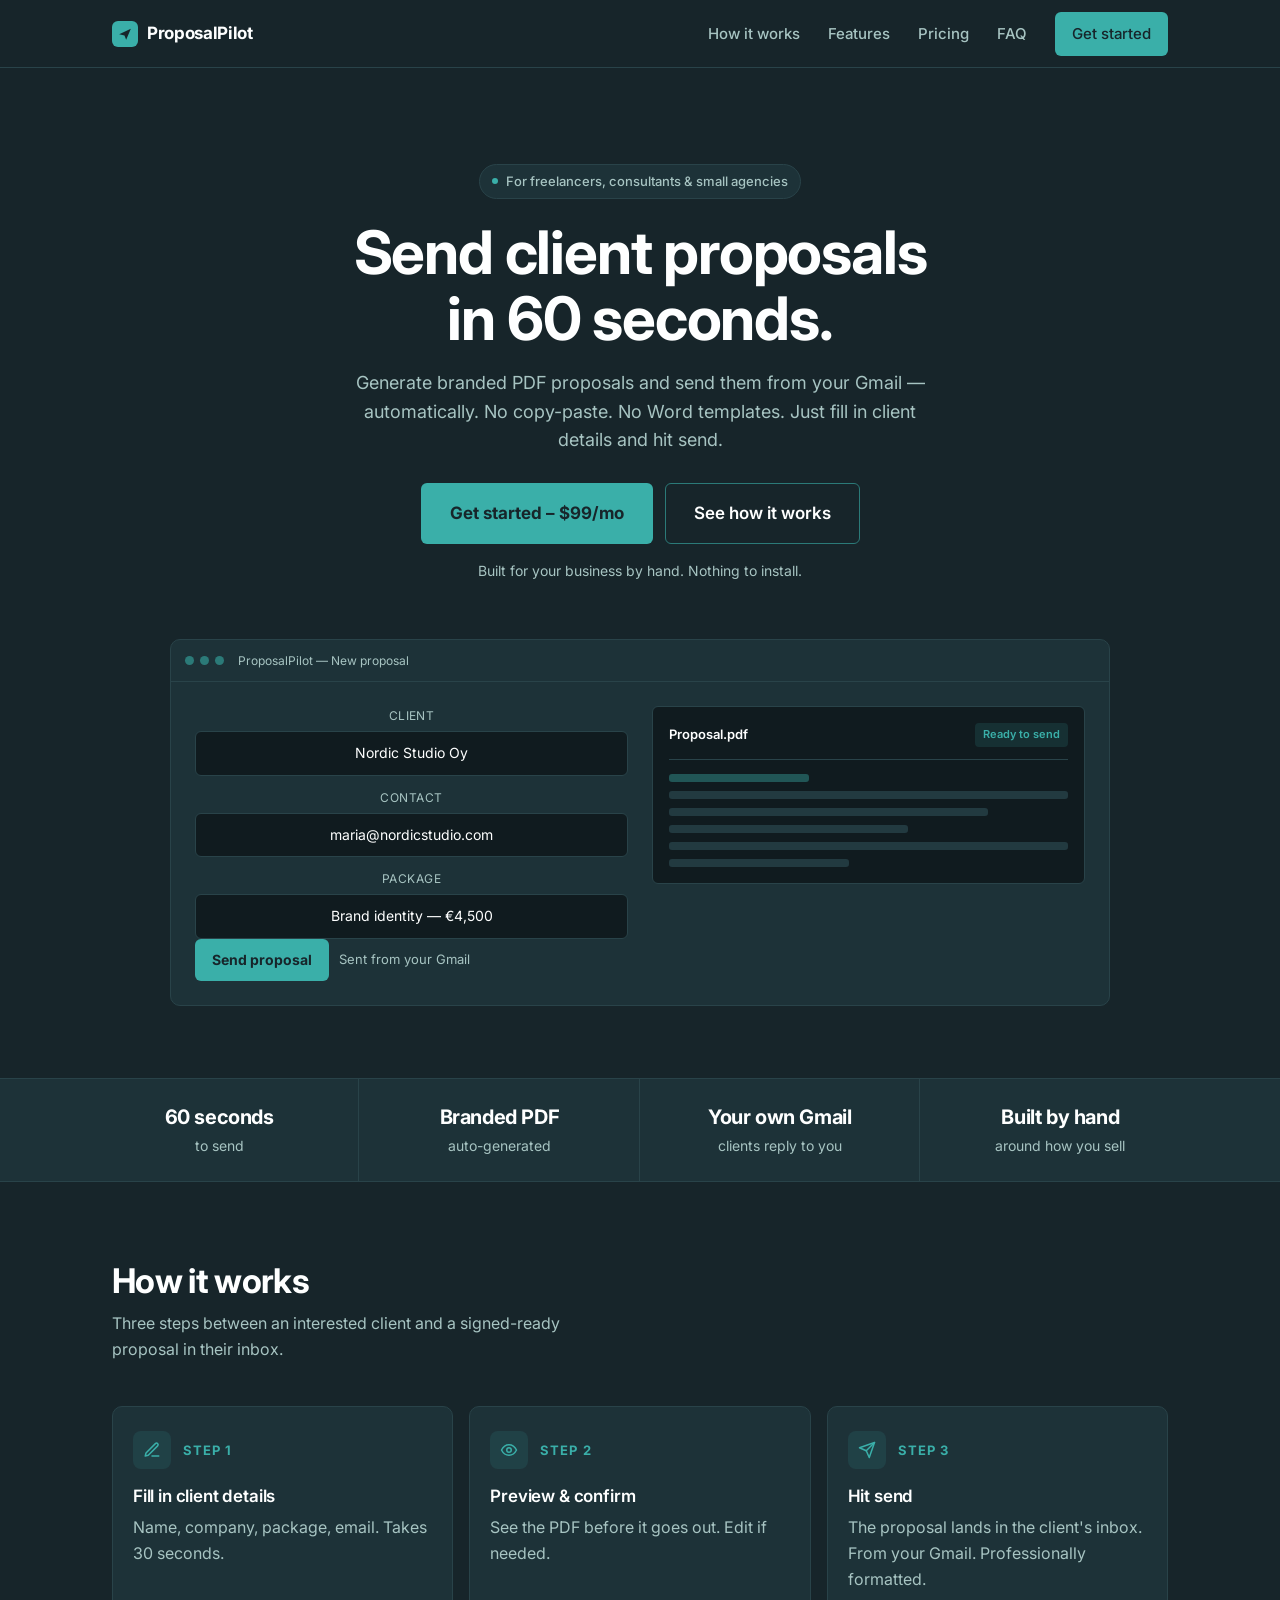
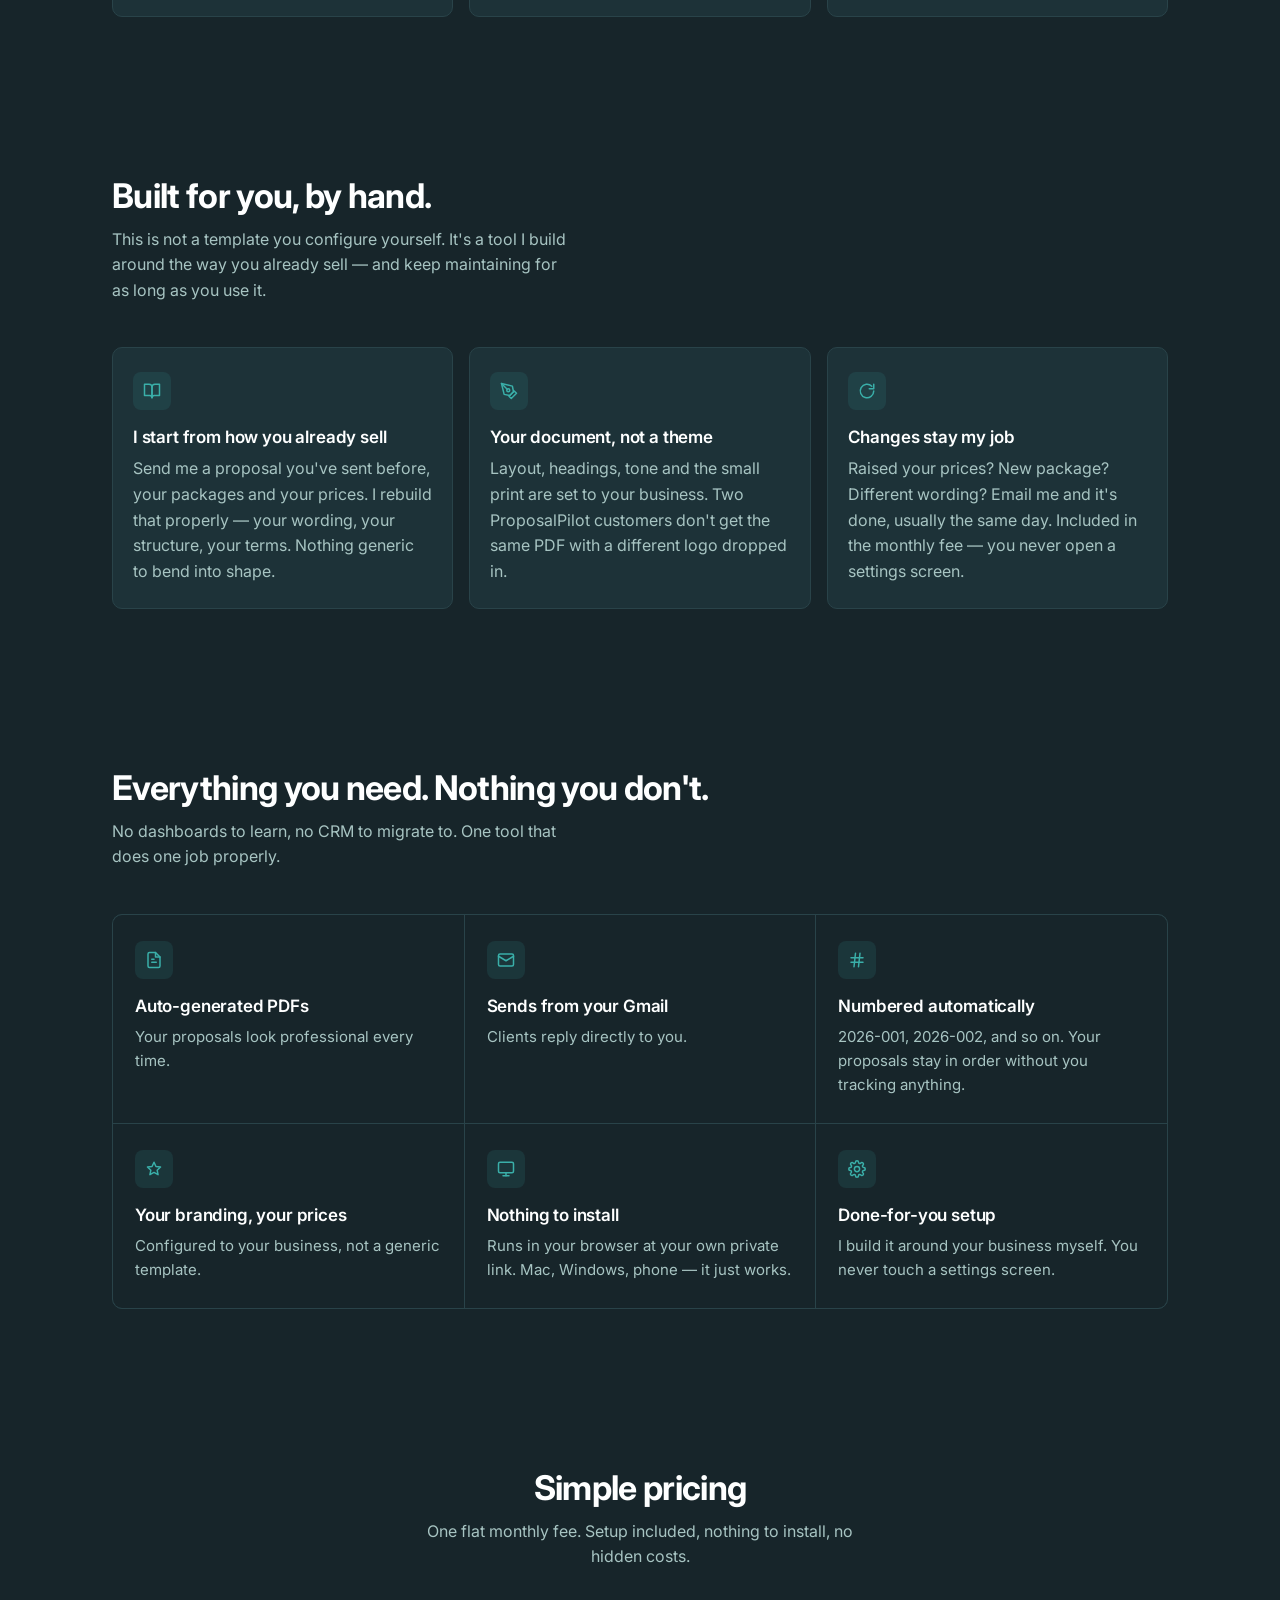
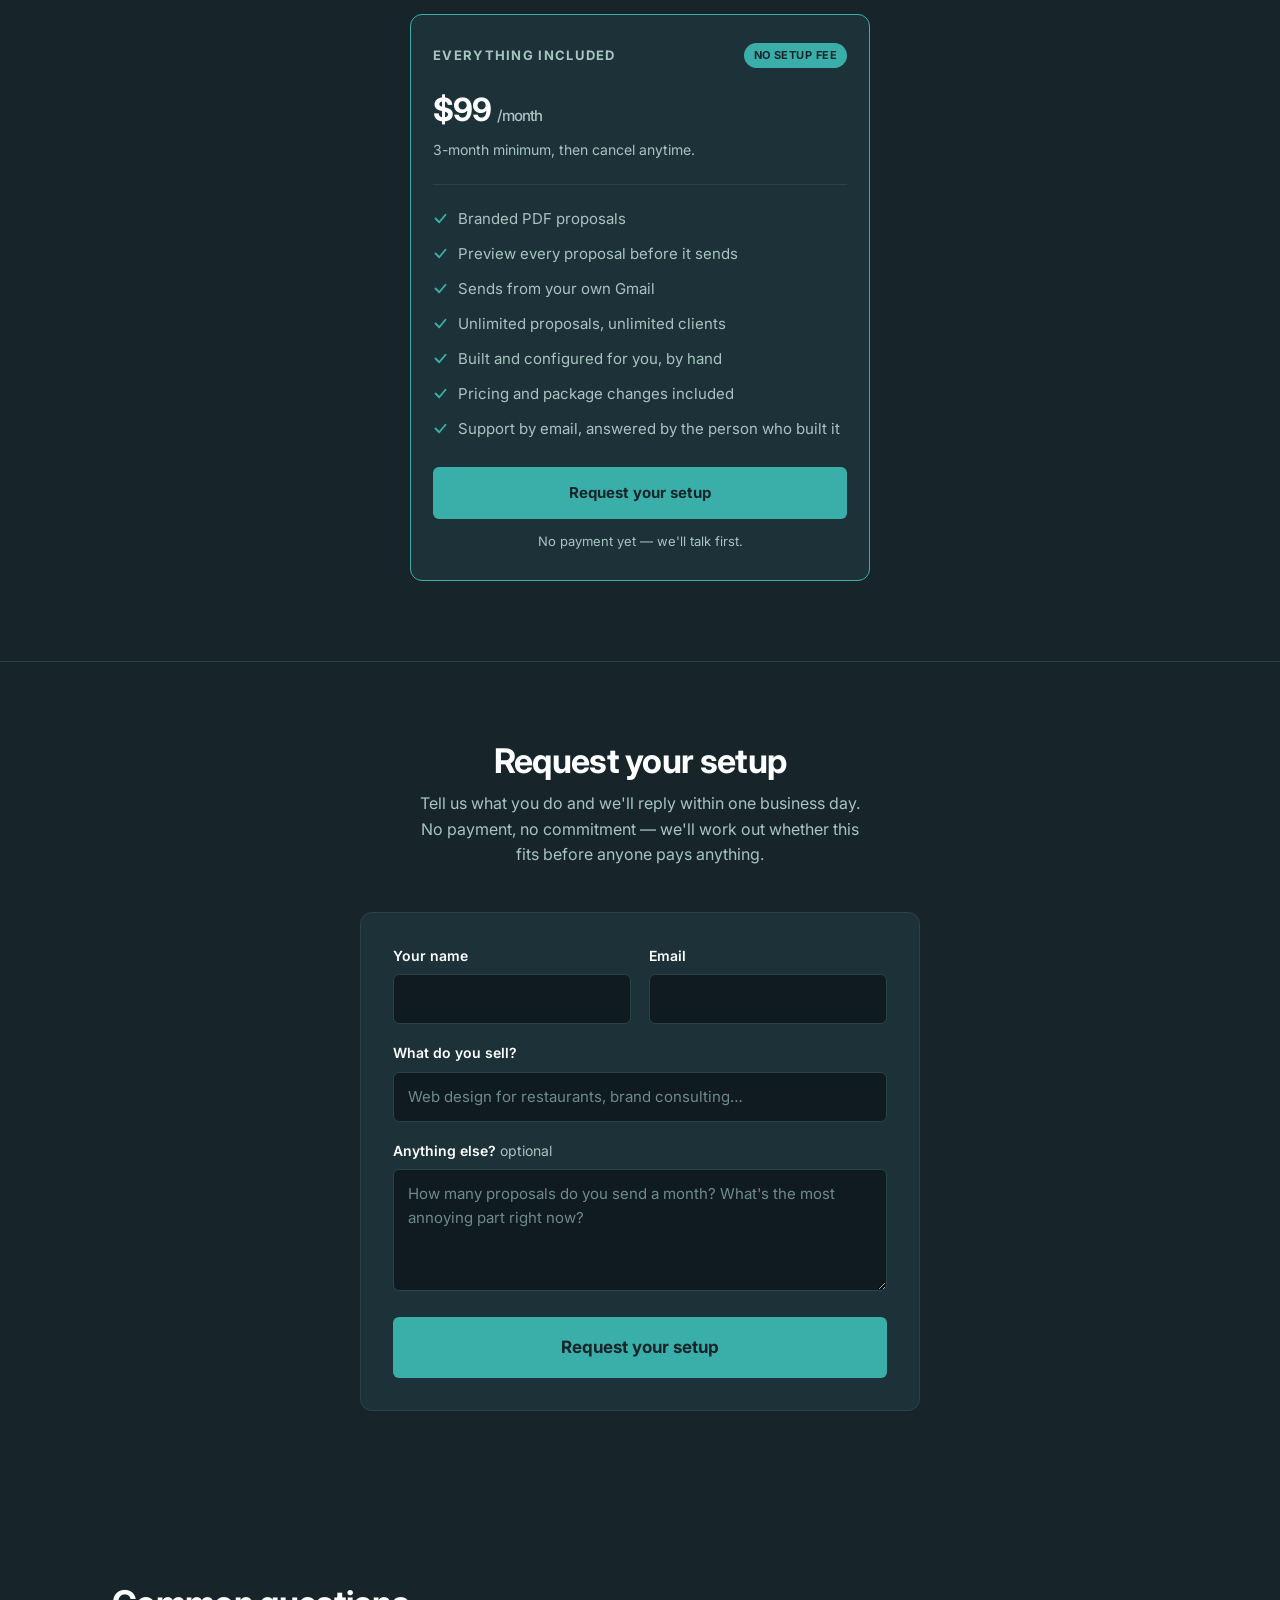
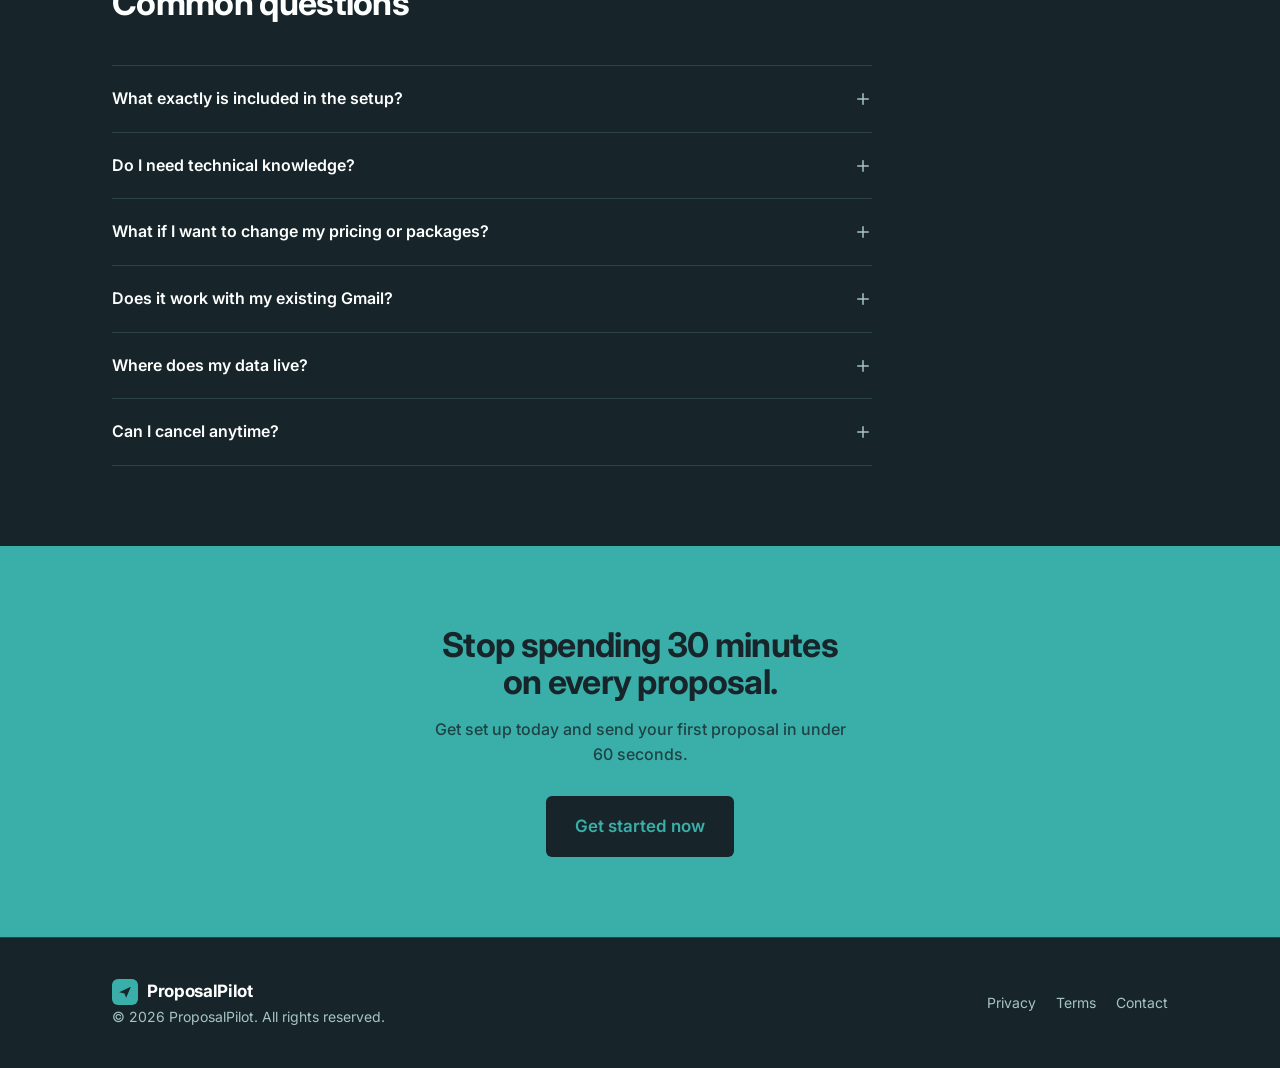
==== commit 0fca2a3b: "Explain the hand-built setup; drop the 30-minute promise and the email fallback" ====
--- a/index.html
+++ b/index.html
@@ -4,7 +4,7 @@
 <meta charset="utf-8">
 <meta name="viewport" content="width=device-width, initial-scale=1">
 <title>ProposalPilot — Send client proposals in 60 seconds, from Gmail</title>
-<meta name="description" content="ProposalPilot generates branded PDF proposals and sends them from your own Gmail. Fill in the client details, hit send, done. Set up in 30 minutes.">
+<meta name="description" content="ProposalPilot generates branded PDF proposals and sends them from your own Gmail. Built around your business by hand, not a template you configure yourself.">
 <meta property="og:title" content="Send client proposals in 60 seconds. From Gmail.">
 <meta property="og:description" content="Branded PDF proposals, generated and sent from your own Gmail. No copy-paste. No Word templates.">
 <meta property="og:type" content="website">
@@ -63,7 +63,7 @@
         <a class="btn btn-secondary btn-lg" href="#how">See how it works</a>
       </div>
 
-      <p class="hero-note">Done-for-you setup. Nothing to install. Sending in 30 minutes.</p>
+      <p class="hero-note">Built for your business by hand. Nothing to install.</p>
 
       <!-- App mockup -->
       <div class="mockup" aria-hidden="true">
@@ -118,7 +118,7 @@
       <div class="stat"><b>60 seconds</b><span>to send</span></div>
       <div class="stat"><b>Branded PDF</b><span>auto-generated</span></div>
       <div class="stat"><b>Your own Gmail</b><span>clients reply to you</span></div>
-      <div class="stat"><b>30 minutes</b><span>setup, done for you</span></div>
+      <div class="stat"><b>Built by hand</b><span>around how you sell</span></div>
     </div>
   </section>
 
@@ -167,6 +167,42 @@
     </div>
   </section>
 
+  <!-- ============ BUILT BY HAND ============ -->
+  <section id="built">
+    <div class="wrap">
+      <div class="section-head">
+        <h2>Built for you, by hand.</h2>
+        <p>This is not a template you configure yourself. It's a tool I build around the way you already sell — and keep maintaining for as long as you use it.</p>
+      </div>
+
+      <div class="steps">
+        <div class="step">
+          <span class="icon">
+            <svg width="18" height="18" viewBox="0 0 24 24" fill="none" stroke="currentColor" stroke-width="2" stroke-linecap="round" stroke-linejoin="round"><path d="M2 3h6a4 4 0 0 1 4 4v14a3 3 0 0 0-3-3H2Z"/><path d="M22 3h-6a4 4 0 0 0-4 4v14a3 3 0 0 1 3-3h7Z"/></svg>
+          </span>
+          <h3>I start from how you already sell</h3>
+          <p>Send me a proposal you've sent before, your packages and your prices. I rebuild that properly — your wording, your structure, your terms. Nothing generic to bend into shape.</p>
+        </div>
+
+        <div class="step">
+          <span class="icon">
+            <svg width="18" height="18" viewBox="0 0 24 24" fill="none" stroke="currentColor" stroke-width="2" stroke-linecap="round" stroke-linejoin="round"><path d="M12 19l7-7 3 3-7 7-3-3Z"/><path d="M18 13l-1.5-7.5L2 2l3.5 14.5L13 18l5-5Z"/><path d="M2 2l7.6 7.6"/><circle cx="11" cy="11" r="2"/></svg>
+          </span>
+          <h3>Your document, not a theme</h3>
+          <p>Layout, headings, tone and the small print are set to your business. Two ProposalPilot customers don't get the same PDF with a different logo dropped in.</p>
+        </div>
+
+        <div class="step">
+          <span class="icon">
+            <svg width="18" height="18" viewBox="0 0 24 24" fill="none" stroke="currentColor" stroke-width="2" stroke-linecap="round" stroke-linejoin="round"><path d="M21 12a9 9 0 1 1-2.6-6.4"/><path d="M21 3v6h-6"/></svg>
+          </span>
+          <h3>Changes stay my job</h3>
+          <p>Raised your prices? New package? Different wording? Email me and it's done, usually the same day. Included in the monthly fee — you never open a settings screen.</p>
+        </div>
+      </div>
+    </div>
+  </section>
+
   <!-- ============ FEATURES ============ -->
   <section id="features">
     <div class="wrap">
@@ -221,7 +257,7 @@
             <svg width="18" height="18" viewBox="0 0 24 24" fill="none" stroke="currentColor" stroke-width="2" stroke-linecap="round" stroke-linejoin="round"><path d="M12 15.5a3.5 3.5 0 1 0 0-7 3.5 3.5 0 0 0 0 7Z"/><path d="M19.4 15a1.7 1.7 0 0 0 .3 1.9l.1.1a2 2 0 1 1-2.8 2.8l-.1-.1a1.7 1.7 0 0 0-1.9-.3 1.7 1.7 0 0 0-1 1.5V21a2 2 0 1 1-4 0v-.1a1.7 1.7 0 0 0-1.1-1.5 1.7 1.7 0 0 0-1.9.3l-.1.1a2 2 0 1 1-2.8-2.8l.1-.1a1.7 1.7 0 0 0 .3-1.9 1.7 1.7 0 0 0-1.5-1H3a2 2 0 1 1 0-4h.1a1.7 1.7 0 0 0 1.5-1.1 1.7 1.7 0 0 0-.3-1.9l-.1-.1a2 2 0 1 1 2.8-2.8l.1.1a1.7 1.7 0 0 0 1.9.3H9a1.7 1.7 0 0 0 1-1.5V3a2 2 0 1 1 4 0v.1a1.7 1.7 0 0 0 1 1.5 1.7 1.7 0 0 0 1.9-.3l.1-.1a2 2 0 1 1 2.8 2.8l-.1.1a1.7 1.7 0 0 0-.3 1.9V9a1.7 1.7 0 0 0 1.5 1H21a2 2 0 1 1 0 4h-.1a1.7 1.7 0 0 0-1.5 1Z"/></svg>
           </span>
           <h3>Done-for-you setup</h3>
-          <p>We configure everything. You start sending in 30 min.</p>
+          <p>I build it around your business myself. You never touch a settings screen.</p>
         </div>
       </div>
     </div>
@@ -248,7 +284,7 @@
             <li><svg width="15" height="15" viewBox="0 0 24 24" fill="none" stroke="currentColor" stroke-width="3" stroke-linecap="round" stroke-linejoin="round"><path d="m4 12 6 6L20 6"/></svg> Preview every proposal before it sends</li>
             <li><svg width="15" height="15" viewBox="0 0 24 24" fill="none" stroke="currentColor" stroke-width="3" stroke-linecap="round" stroke-linejoin="round"><path d="m4 12 6 6L20 6"/></svg> Sends from your own Gmail</li>
             <li><svg width="15" height="15" viewBox="0 0 24 24" fill="none" stroke="currentColor" stroke-width="3" stroke-linecap="round" stroke-linejoin="round"><path d="m4 12 6 6L20 6"/></svg> Unlimited proposals, unlimited clients</li>
-            <li><svg width="15" height="15" viewBox="0 0 24 24" fill="none" stroke="currentColor" stroke-width="3" stroke-linecap="round" stroke-linejoin="round"><path d="m4 12 6 6L20 6"/></svg> Done-for-you setup in 30 minutes</li>
+            <li><svg width="15" height="15" viewBox="0 0 24 24" fill="none" stroke="currentColor" stroke-width="3" stroke-linecap="round" stroke-linejoin="round"><path d="m4 12 6 6L20 6"/></svg> Built and configured for you, by hand</li>
             <li><svg width="15" height="15" viewBox="0 0 24 24" fill="none" stroke="currentColor" stroke-width="3" stroke-linecap="round" stroke-linejoin="round"><path d="m4 12 6 6L20 6"/></svg> Pricing and package changes included</li>
             <li><svg width="15" height="15" viewBox="0 0 24 24" fill="none" stroke="currentColor" stroke-width="3" stroke-linecap="round" stroke-linejoin="round"><path d="m4 12 6 6L20 6"/></svg> Support by email, answered by the person who built it</li>
           </ul>
@@ -297,7 +333,6 @@
       </form>
 
       <p class="form-msg" id="formMsg" role="status" aria-live="polite"></p>
-      <p class="contact-alt">Prefer email? Write to <a href="mailto:lehtonen.akseli1@gmail.com">lehtonen.akseli1@gmail.com</a>.</p>
     </div>
   </section>
 
@@ -314,7 +349,7 @@
             What exactly is included in the setup?
             <svg width="18" height="18" viewBox="0 0 24 24" fill="none" stroke="currentColor" stroke-width="2" stroke-linecap="round"><path d="M12 5v14M5 12h14"/></svg>
           </button>
-          <div class="faq-a">We configure everything with your business details, pricing, packages, and branding, and connect it to your Gmail. You get a private link to your own ProposalPilot — nothing to install, nothing to update. You'll be sending your first proposal about 30 minutes after we start.</div>
+          <div class="faq-a">We configure everything with your business details, pricing, packages, and branding, and connect it to your Gmail. You get a private link to your own ProposalPilot — nothing to install, nothing to update. Setup normally takes two business days from the moment you've sent me your details.</div>
         </div>
 
         <div class="faq-item">
--- a/styles.css
+++ b/styles.css
@@ -489,6 +489,11 @@
   margin-top: 8px;
 }
 
+/* Steps without a "STEP 1" label carry the icon on its own. */
+.step > .icon {
+  margin-bottom: 16px;
+}
+
 /* ---------- Features ---------- */
 
 .features {
@@ -685,16 +690,6 @@
   opacity: 0;
 }
 
-.contact-alt {
-  margin-top: 18px;
-  font-size: 14px;
-  text-align: center;
-}
-
-.contact-alt a {
-  color: var(--accent);
-}
-
 .form-msg {
   text-align: center;
   margin-top: 12px;
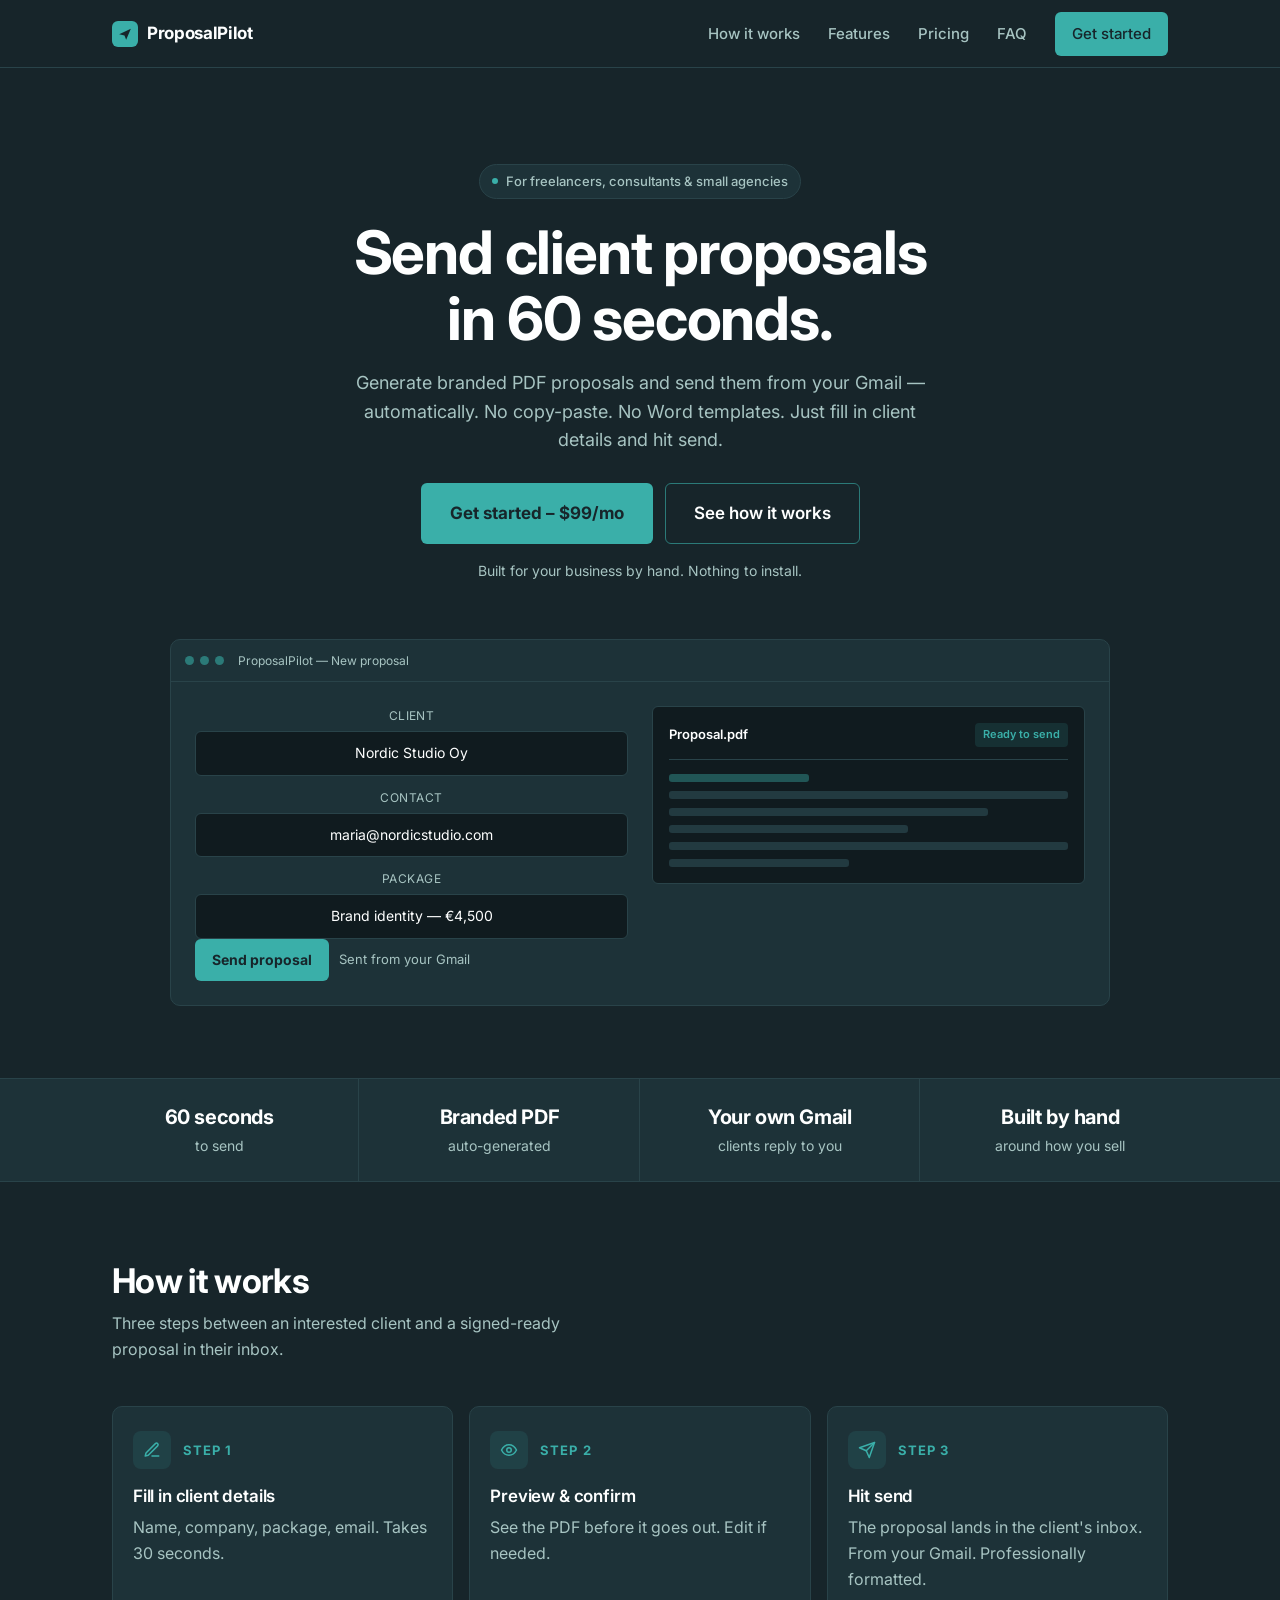
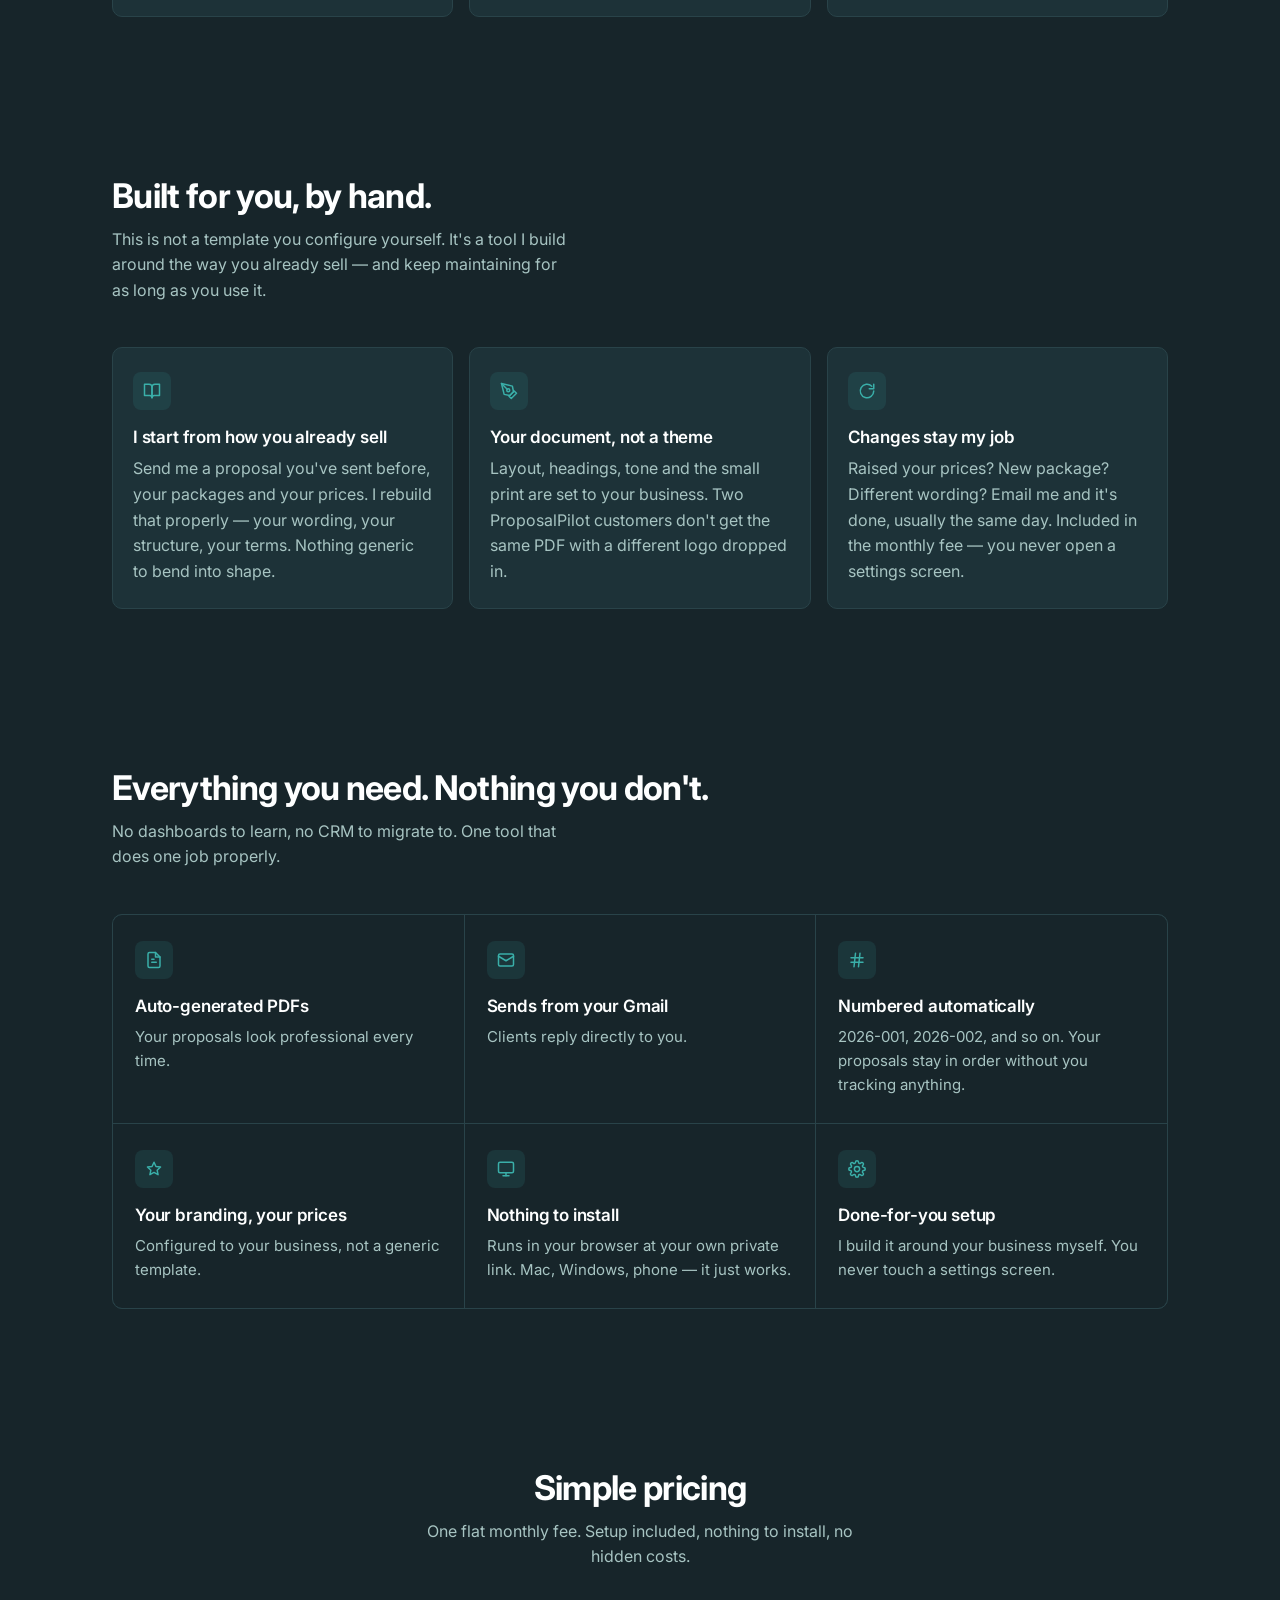
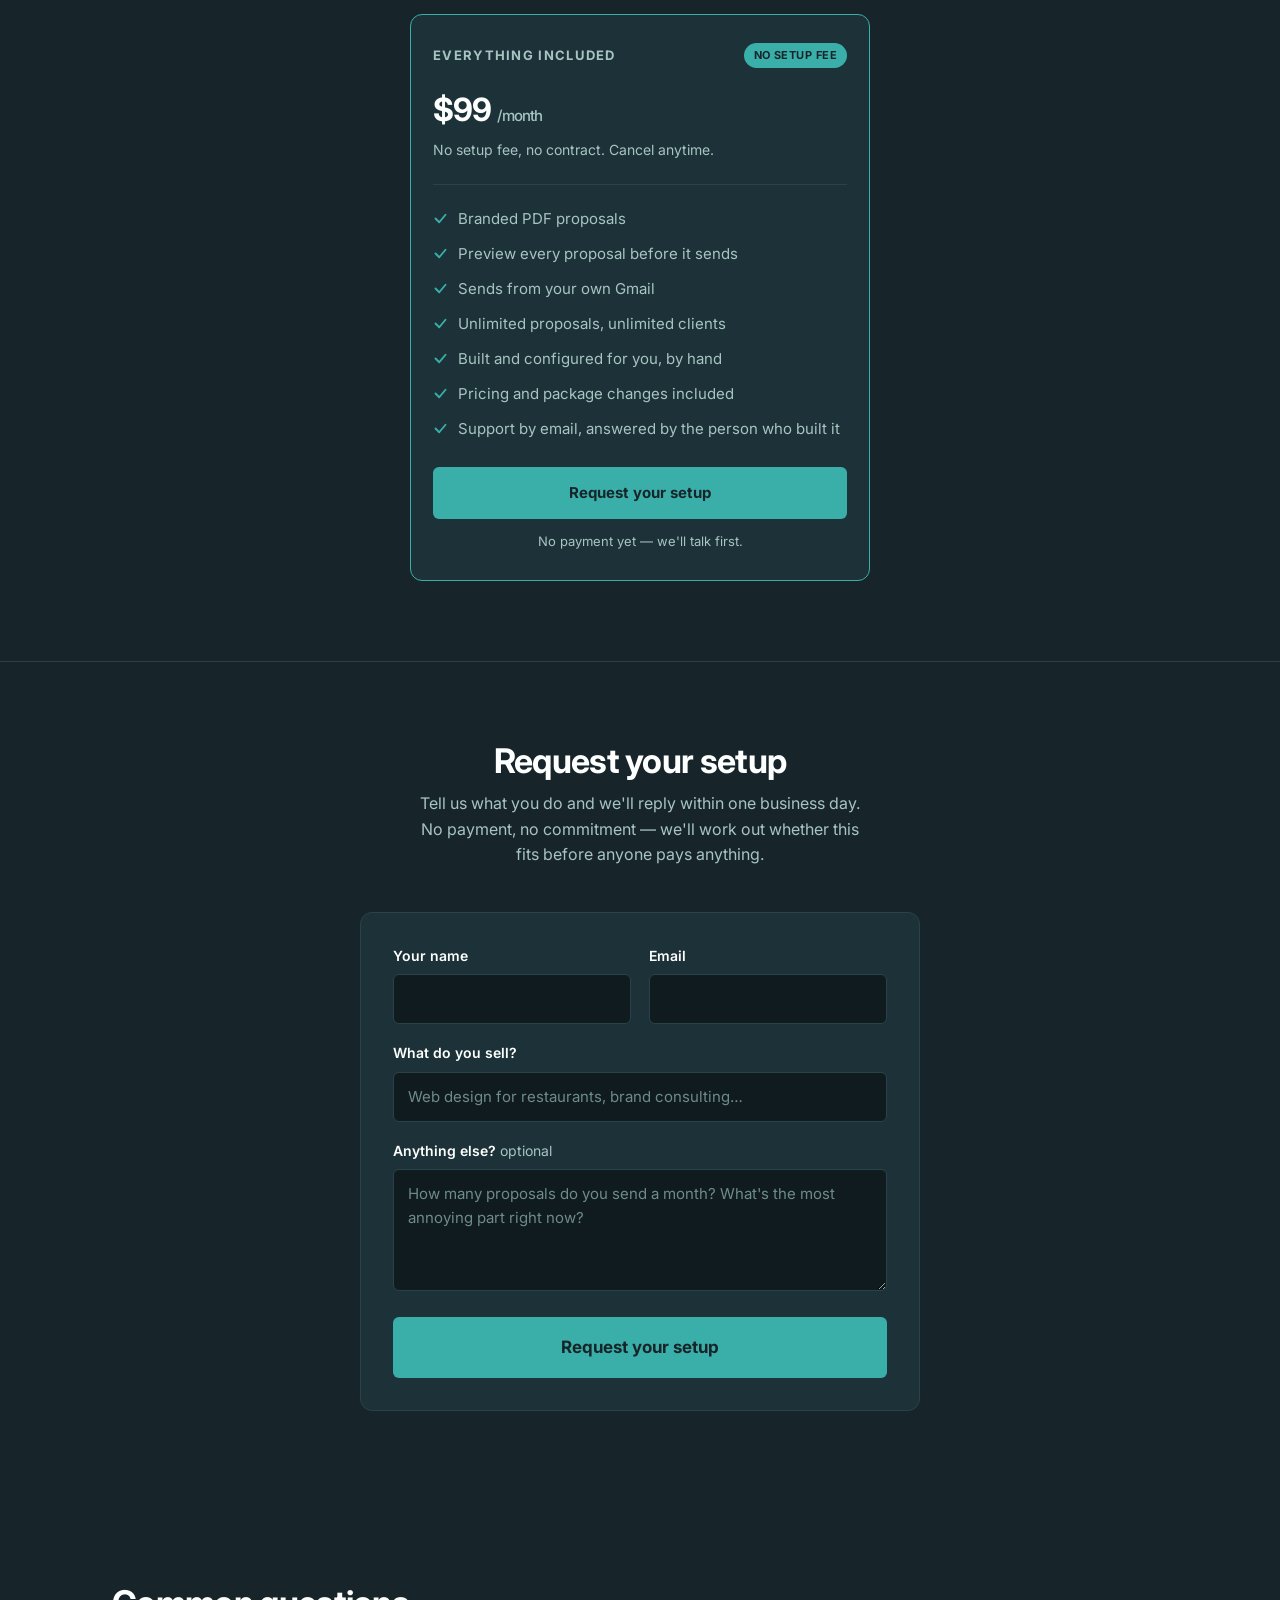
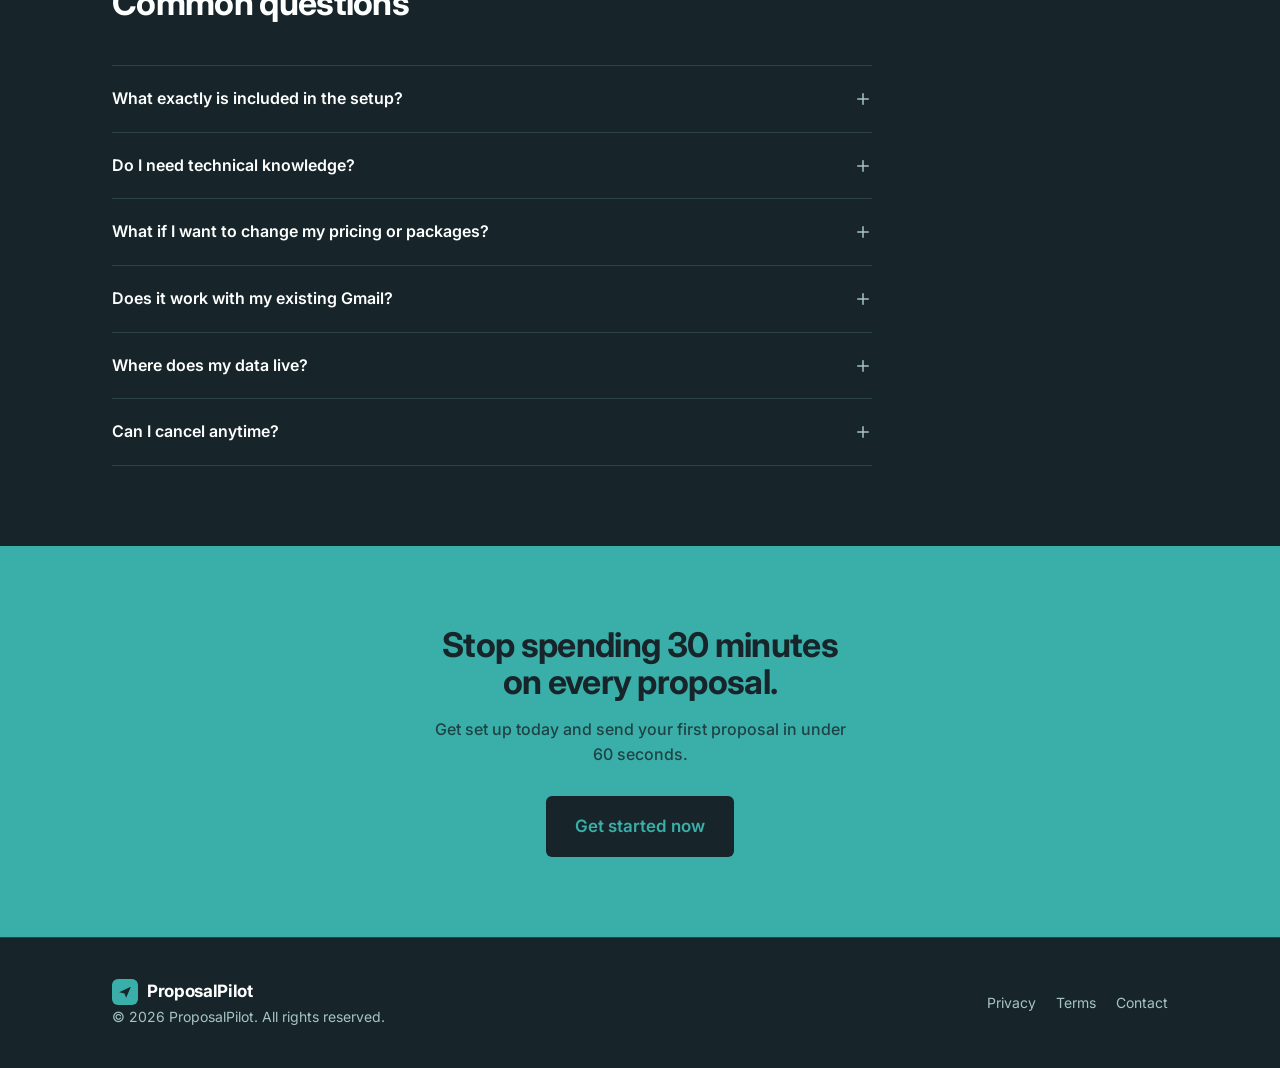
==== commit d578c1e4: "Remove the 3-month minimum: cancel anytime, no contract" ====
--- a/index.html
+++ b/index.html
@@ -278,7 +278,7 @@
             <span class="badge">No setup fee</span>
           </div>
           <div class="price">$99 <small>/month</small></div>
-          <p class="plan-sub">3-month minimum, then cancel anytime.</p>
+          <p class="plan-sub">No setup fee, no contract. Cancel anytime.</p>
           <ul>
             <li><svg width="15" height="15" viewBox="0 0 24 24" fill="none" stroke="currentColor" stroke-width="3" stroke-linecap="round" stroke-linejoin="round"><path d="m4 12 6 6L20 6"/></svg> Branded PDF proposals</li>
             <li><svg width="15" height="15" viewBox="0 0 24 24" fill="none" stroke="currentColor" stroke-width="3" stroke-linecap="round" stroke-linejoin="round"><path d="m4 12 6 6L20 6"/></svg> Preview every proposal before it sends</li>
@@ -389,7 +389,7 @@
             Can I cancel anytime?
             <svg width="18" height="18" viewBox="0 0 24 24" fill="none" stroke="currentColor" stroke-width="2" stroke-linecap="round"><path d="M12 5v14M5 12h14"/></svg>
           </button>
-          <div class="faq-a">After the first three months, yes — cancel whenever, no notice period. Your access runs to the end of the period you've paid for, and then the service stops. Before it does, we send you a PDF archive of every proposal you've sent, so nothing is lost.</div>
+          <div class="faq-a">Yes — cancel whenever, no notice period and no contract to get out of. Your access runs to the end of the period you've paid for, and then the service stops. Before it does, we send you a PDF archive of every proposal you've sent, so nothing is lost.</div>
         </div>
       </div>
     </div>
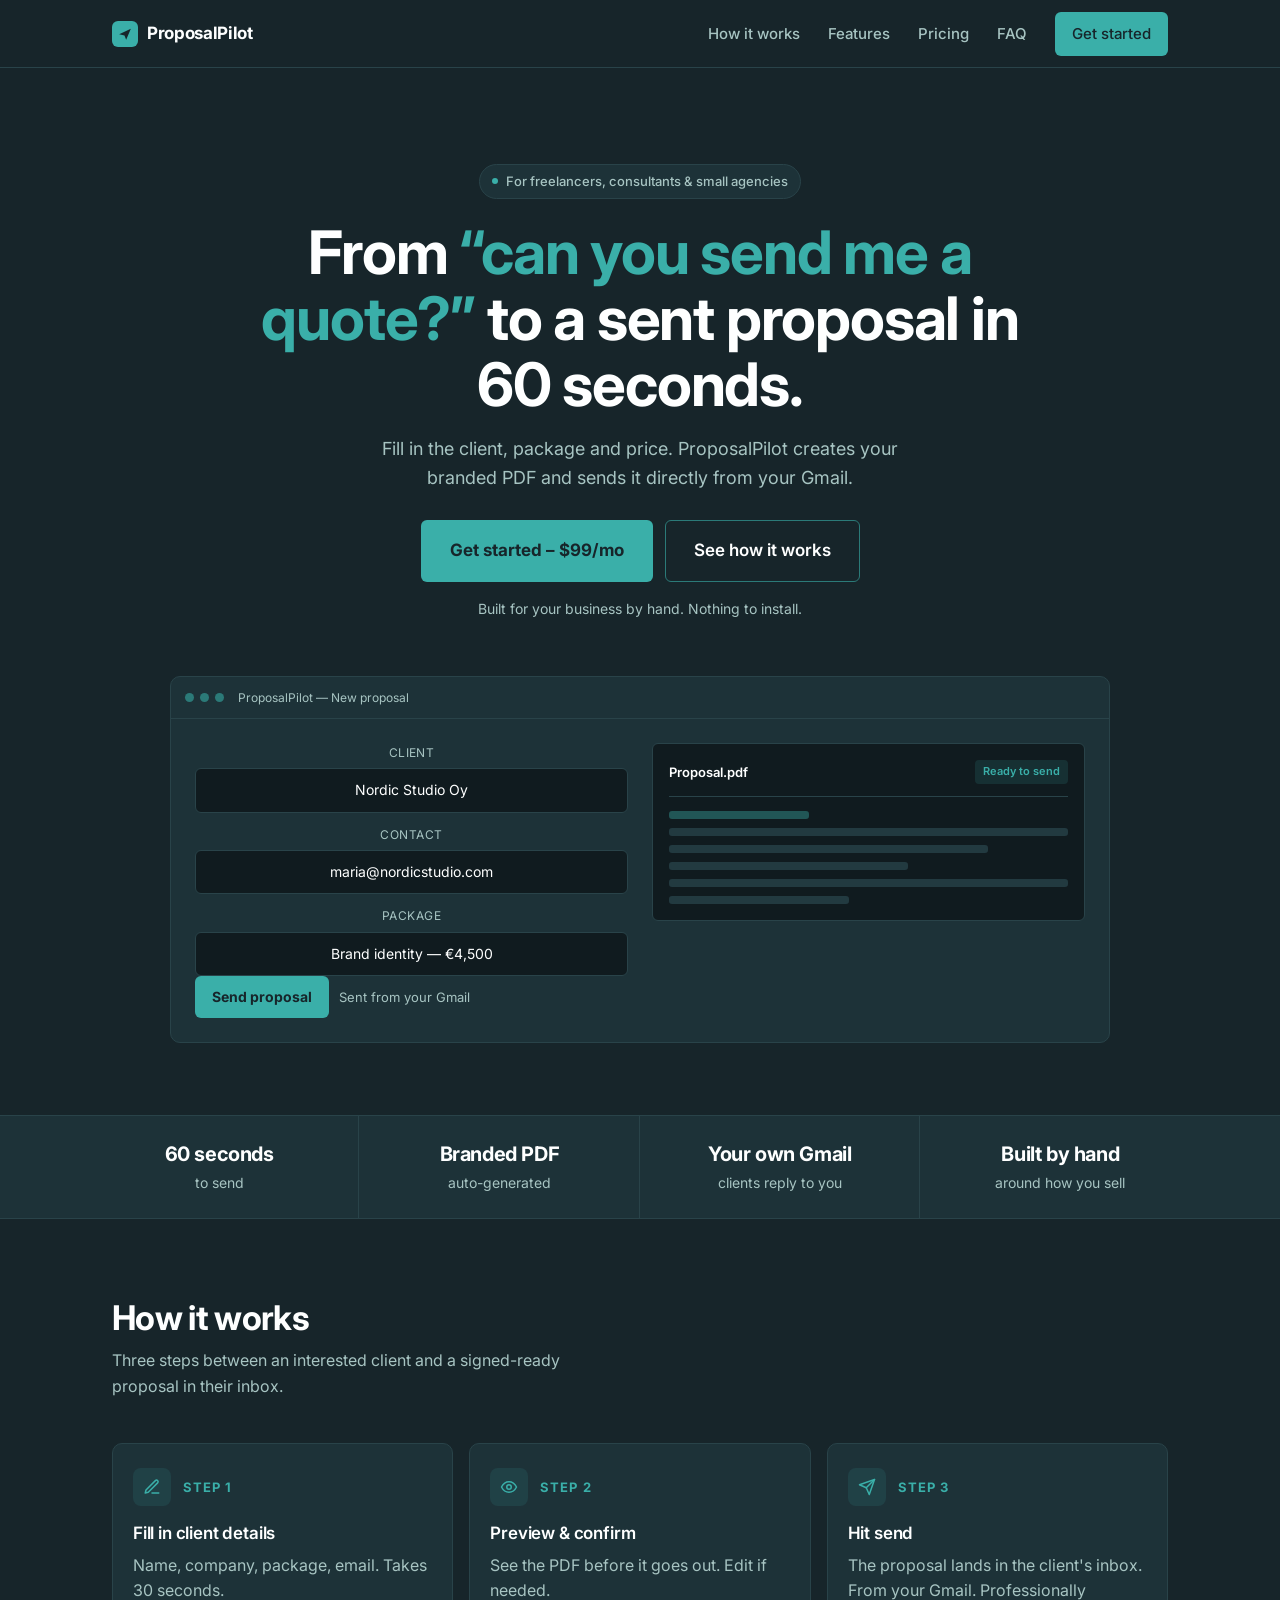
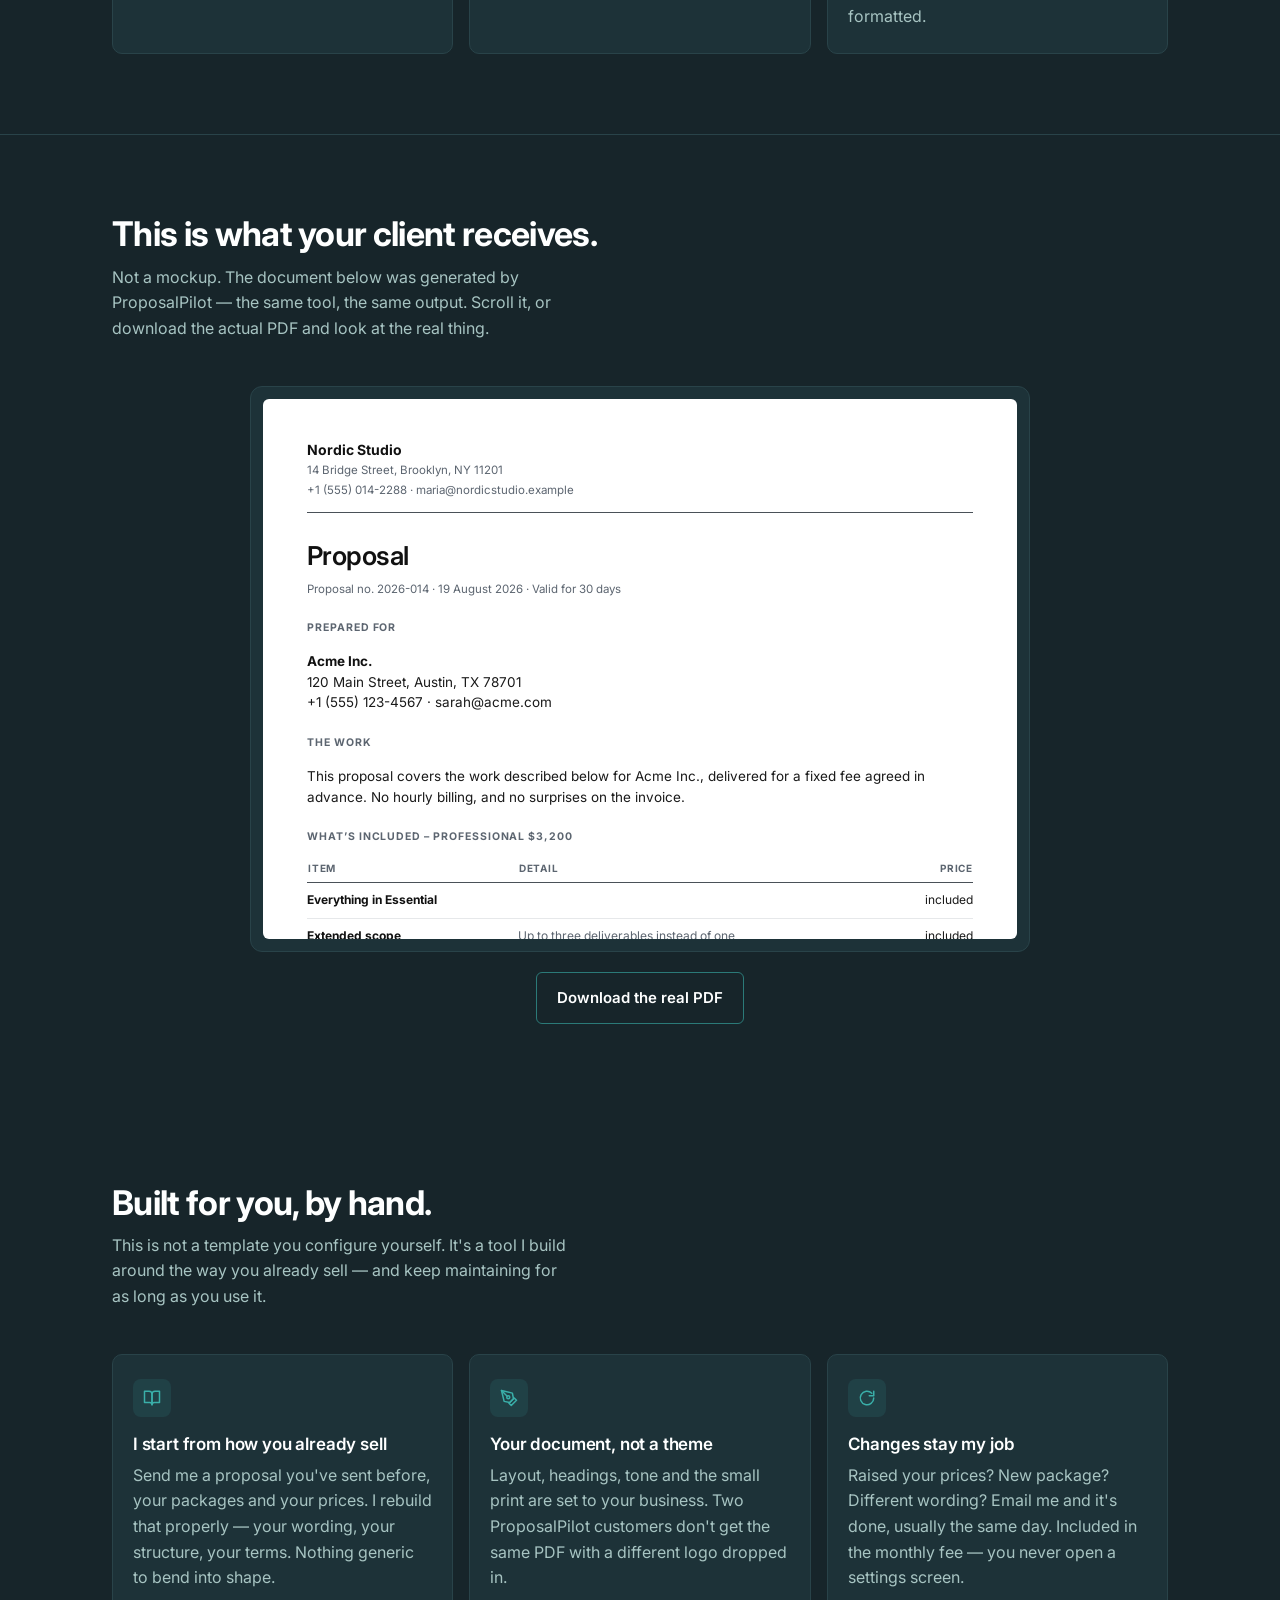
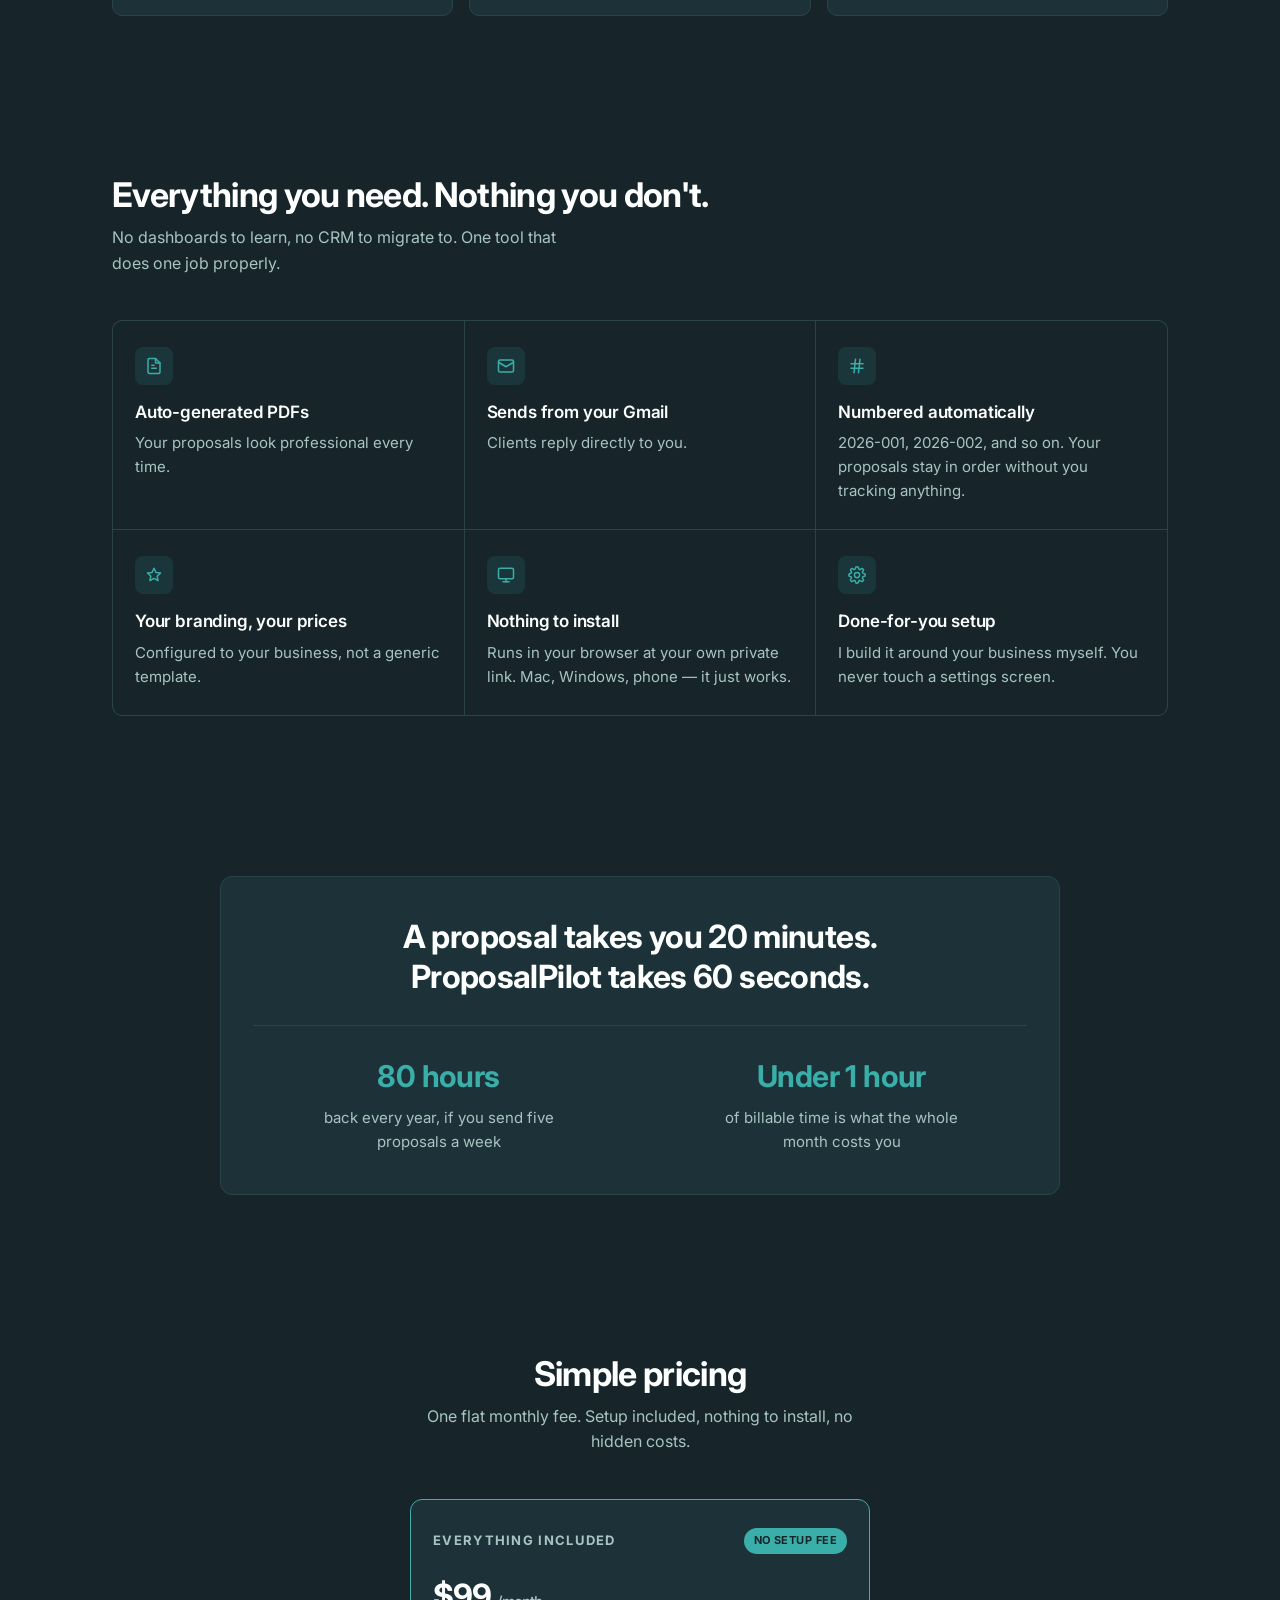
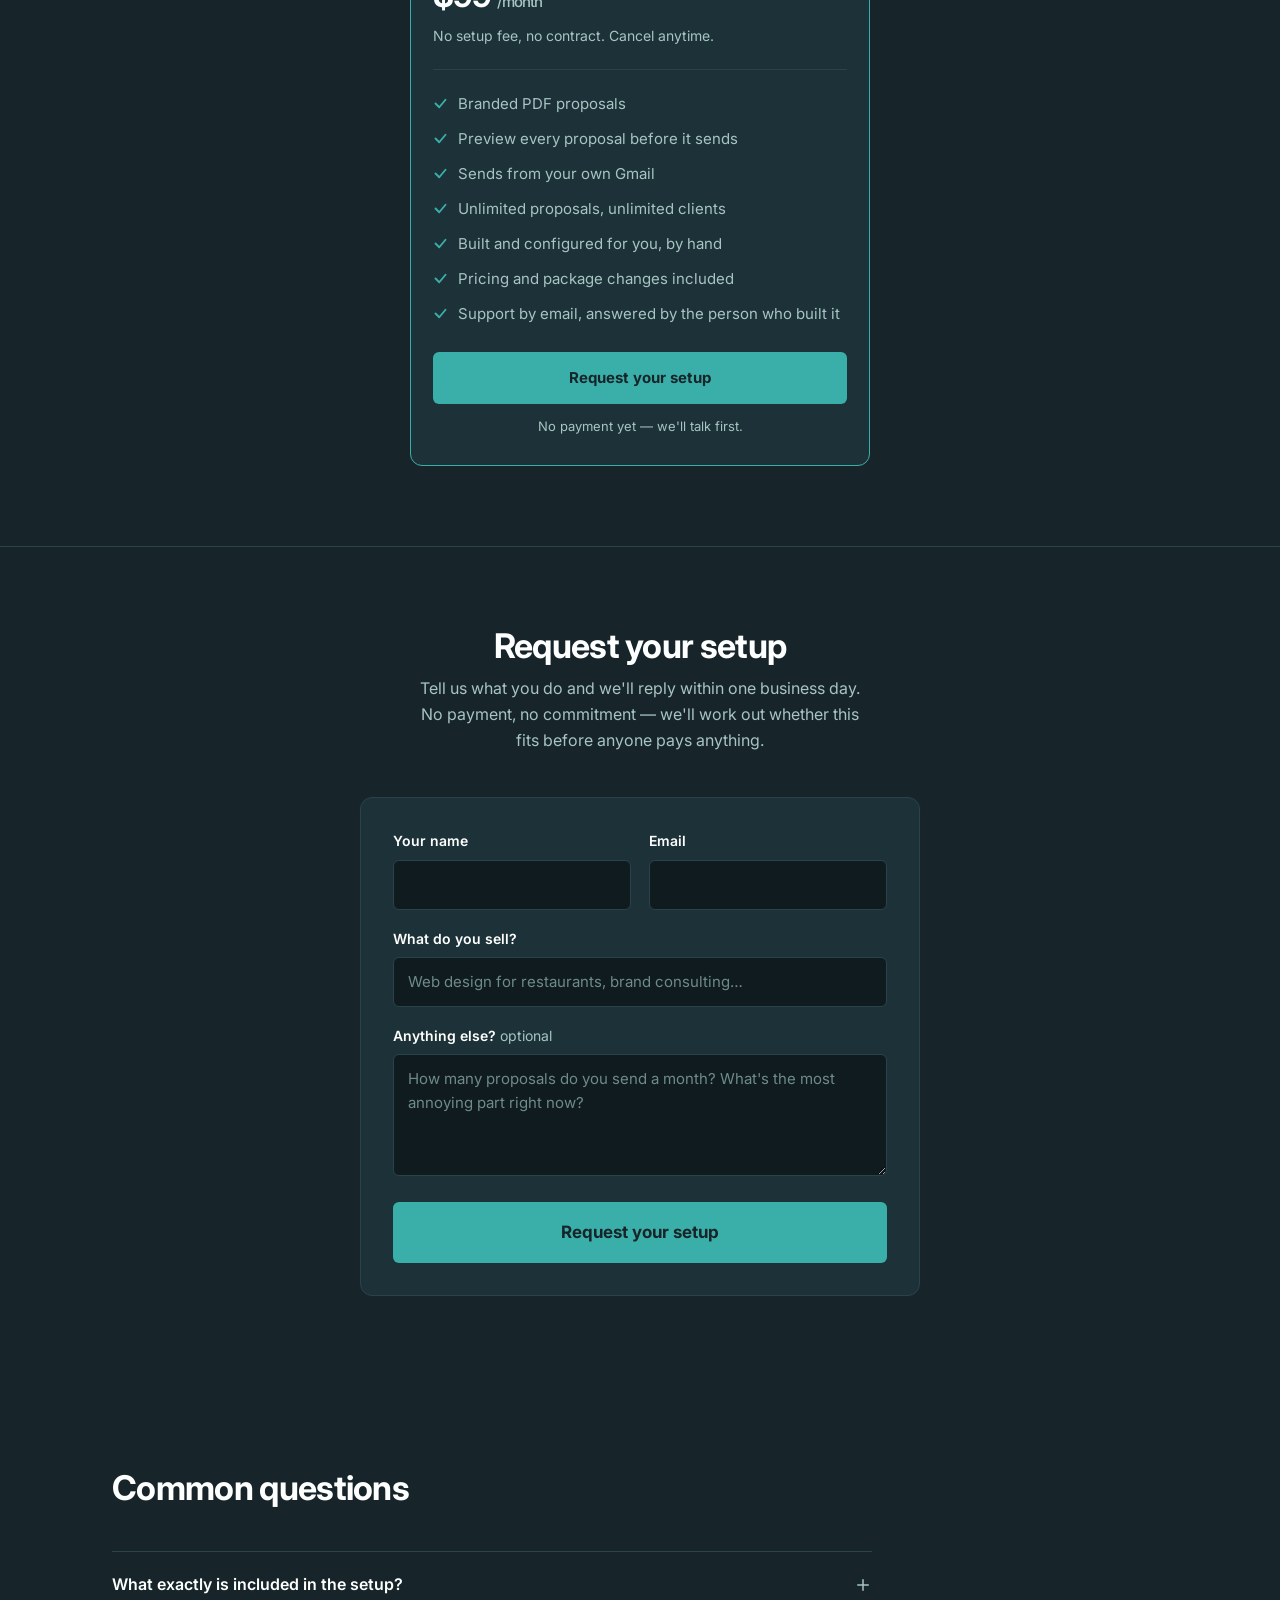
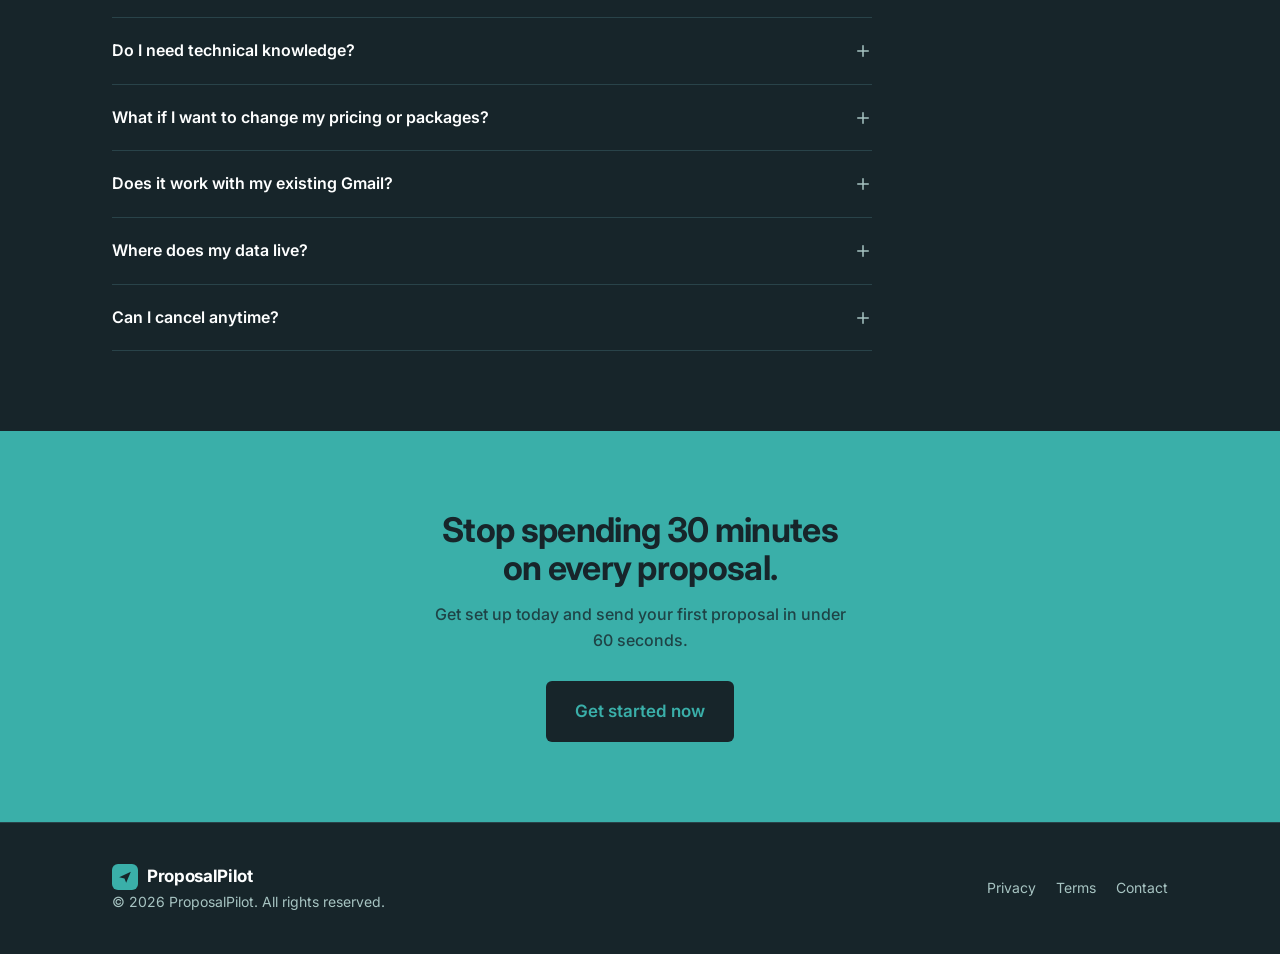
==== commit 9603ce37: "Lead with the client's own words, show a real proposal, quantify the saving" ====
--- a/index.html
+++ b/index.html
@@ -5,7 +5,7 @@
 <meta name="viewport" content="width=device-width, initial-scale=1">
 <title>ProposalPilot — Send client proposals in 60 seconds, from Gmail</title>
 <meta name="description" content="ProposalPilot generates branded PDF proposals and sends them from your own Gmail. Built around your business by hand, not a template you configure yourself.">
-<meta property="og:title" content="Send client proposals in 60 seconds. From Gmail.">
+<meta property="og:title" content="From &quot;can you send me a quote?&quot; to a sent proposal in 60 seconds.">
 <meta property="og:description" content="Branded PDF proposals, generated and sent from your own Gmail. No copy-paste. No Word templates.">
 <meta property="og:type" content="website">
 <meta name="theme-color" content="#17252a">
@@ -55,8 +55,8 @@
   <section class="hero">
     <div class="wrap">
       <span class="eyebrow"><span class="dot"></span> For freelancers, consultants &amp; small agencies</span>
-      <h1>Send client proposals in 60 seconds.</h1>
-      <p class="lead">Generate branded PDF proposals and send them from your Gmail — automatically. No copy-paste. No Word templates. Just fill in client details and hit send.</p>
+      <h1>From <span class="quoted">&ldquo;can you send me a quote?&rdquo;</span> to a sent proposal in 60 seconds.</h1>
+      <p class="lead">Fill in the client, package and price. ProposalPilot creates your branded PDF and sends it directly from your Gmail.</p>
 
       <div class="hero-actions">
         <a class="btn btn-primary btn-lg" href="#contact" data-plan="Hero button">Get started – $99/mo</a>
@@ -167,6 +167,69 @@
     </div>
   </section>
 
+  <!-- ============ REAL EXAMPLE ============ -->
+  <section id="example">
+    <div class="wrap">
+      <div class="section-head">
+        <h2>This is what your client receives.</h2>
+        <p>Not a mockup. The document below was generated by ProposalPilot — the same tool, the same output. Scroll it, or download the actual PDF and look at the real thing.</p>
+      </div>
+
+      <div class="paper-frame">
+        <article class="paper" tabindex="0" aria-label="Example proposal, scrollable">
+          <header class="paper-head">
+            <strong>Nordic Studio</strong>
+            <span>14 Bridge Street, Brooklyn, NY 11201</span>
+            <span>+1 (555) 014-2288 · maria@nordicstudio.example</span>
+          </header>
+
+          <h3 class="paper-title">Proposal</h3>
+          <p class="paper-meta">Proposal no. 2026-014 · 19 August 2026 · Valid for 30 days</p>
+
+          <h4>Prepared for</h4>
+          <p><strong>Acme Inc.</strong><br>120 Main Street, Austin, TX 78701<br>+1 (555) 123-4567 · sarah@acme.com</p>
+
+          <h4>The work</h4>
+          <p>This proposal covers the work described below for Acme Inc., delivered for a fixed fee agreed in advance. No hourly billing, and no surprises on the invoice.</p>
+
+          <h4>What&rsquo;s included &ndash; Professional $3,200</h4>
+          <table class="paper-table">
+            <thead>
+              <tr><th>Item</th><th>Detail</th><th class="num">Price</th></tr>
+            </thead>
+            <tbody>
+              <tr><td>Everything in Essential</td><td></td><td class="num">included</td></tr>
+              <tr><td>Extended scope</td><td>Up to three deliverables instead of one</td><td class="num">included</td></tr>
+              <tr><td>Revisions</td><td>Three rounds of changes</td><td class="num">included</td></tr>
+              <tr><td>Guidelines document</td><td>How to apply the work consistently</td><td class="num">included</td></tr>
+              <tr><td>Support</td><td>30 days of email support after handover</td><td class="num">included</td></tr>
+              <tr><td>Project fee</td><td>Fixed price, agreed in advance</td><td class="num">$3,200.00</td></tr>
+              <tr class="total"><td>Total</td><td></td><td class="num">$3,200.00</td></tr>
+            </tbody>
+          </table>
+
+          <h4>Not included</h4>
+          <p>Work outside the scope above is quoted separately before it starts. You approve the price first — nothing is ever added to an invoice without your written agreement.</p>
+
+          <h4>Timeline</h4>
+          <p>Work begins within five business days of acceptance. A full schedule with delivery dates is agreed at the first session.</p>
+
+          <h4>Payment terms</h4>
+          <p>50% on acceptance, 50% on delivery. Invoices are due within 14 days. Late payments accrue interest at the statutory rate.</p>
+
+          <h4>How to accept</h4>
+          <p>Reply to the email this proposal came with and write &ldquo;accepted&rdquo;. That is all — no signature or portal login required.</p>
+
+          <footer class="paper-foot">Proposal 2026-014 · 19 August 2026 · Nordic Studio</footer>
+        </article>
+      </div>
+
+      <p class="paper-note">
+        <a class="btn btn-secondary" href="example-proposal.pdf" target="_blank" rel="noopener">Download the real PDF</a>
+      </p>
+    </div>
+  </section>
+
   <!-- ============ BUILT BY HAND ============ -->
   <section id="built">
     <div class="wrap">
@@ -258,6 +321,25 @@
           </span>
           <h3>Done-for-you setup</h3>
           <p>I build it around your business myself. You never touch a settings screen.</p>
+        </div>
+      </div>
+    </div>
+  </section>
+
+  <!-- ============ WHAT IT SAVES ============ -->
+  <section id="value">
+    <div class="wrap">
+      <div class="value-box">
+        <p class="value-lead">A proposal takes you 20 minutes.<br>ProposalPilot takes 60 seconds.</p>
+        <div class="value-figures">
+          <div>
+            <b>80 hours</b>
+            <span>back every year, if you send five proposals a week</span>
+          </div>
+          <div>
+            <b>Under 1 hour</b>
+            <span>of billable time is what the whole month costs you</span>
+          </div>
         </div>
       </div>
     </div>
--- a/styles.css
+++ b/styles.css
@@ -281,6 +281,11 @@
   font-size: 17px;
 }
 
+/* The client's own words in the headline — set apart, not shouted. */
+.quoted {
+  color: var(--accent);
+}
+
 .hero-actions {
   display: flex;
   flex-direction: column;
@@ -519,6 +524,174 @@
   font-size: 15px;
 }
 
+/* ---------- Example proposal (paper preview) ---------- */
+
+#example {
+  border-top: 1px solid var(--line);
+}
+
+.paper-frame {
+  position: relative;
+  border: 1px solid var(--line);
+  border-radius: 12px;
+  background: var(--surface);
+  padding: 12px;
+}
+
+/* The visitor can scroll the document itself, the way they'd scroll a PDF. */
+.paper {
+  max-height: 60vh;
+  overflow-y: auto;
+  padding: 28px 22px 34px;
+  background: #ffffff;
+  border-radius: 6px;
+  color: #1a1a1a;
+  font-size: 13px;
+  line-height: 1.55;
+  overscroll-behavior: contain;
+}
+
+.paper strong {
+  color: #111;
+}
+
+.paper p {
+  margin-top: 8px;
+}
+
+.paper-head {
+  display: grid;
+  gap: 2px;
+  padding-bottom: 12px;
+  border-bottom: 1.5px solid #4a5158;
+  color: #5c6570;
+  font-size: 11.5px;
+}
+
+.paper-head strong {
+  font-size: 14px;
+}
+
+.paper-title {
+  margin-top: 26px;
+  color: #111;
+  font-size: 26px;
+  letter-spacing: -0.02em;
+}
+
+.paper-meta {
+  color: #5c6570;
+  font-size: 11.5px;
+}
+
+.paper h4 {
+  margin-top: 22px;
+  color: #5c6570;
+  font-size: 10.5px;
+  font-weight: 700;
+  letter-spacing: 0.09em;
+  text-transform: uppercase;
+}
+
+.paper-table {
+  width: 100%;
+  margin-top: 12px;
+  border-collapse: collapse;
+  font-size: 12px;
+}
+
+.paper-table th {
+  padding-bottom: 6px;
+  border-bottom: 1.2px solid #4a5158;
+  color: #5c6570;
+  font-size: 10px;
+  letter-spacing: 0.08em;
+  text-align: left;
+  text-transform: uppercase;
+}
+
+.paper-table td {
+  padding: 8px 8px 8px 0;
+  border-bottom: 1px solid #e6e8ea;
+  vertical-align: top;
+}
+
+.paper-table td:first-child {
+  font-weight: 700;
+  color: #111;
+}
+
+.paper-table td:nth-child(2) {
+  color: #5c6570;
+}
+
+.paper-table .num {
+  padding-right: 0;
+  text-align: right;
+  white-space: nowrap;
+}
+
+.paper-table .total td {
+  background: #f5f7f8;
+  border-bottom: 0;
+  font-weight: 700;
+  color: #111;
+}
+
+.paper-foot {
+  margin-top: 30px;
+  padding-top: 10px;
+  border-top: 1px solid #e6e8ea;
+  color: #7a828b;
+  font-size: 10.5px;
+}
+
+.paper-note {
+  margin-top: 20px;
+  text-align: center;
+}
+
+/* ---------- What it saves ---------- */
+
+.value-box {
+  padding: 30px 22px;
+  background: var(--surface);
+  border: 1px solid var(--line);
+  border-radius: 12px;
+  text-align: center;
+}
+
+.value-lead {
+  color: var(--text);
+  font-size: 22px;
+  font-weight: 700;
+  letter-spacing: -0.02em;
+  line-height: 1.25;
+}
+
+.value-figures {
+  display: grid;
+  gap: 24px;
+  margin-top: 28px;
+  padding-top: 26px;
+  border-top: 1px solid var(--line);
+}
+
+.value-figures b {
+  display: block;
+  color: var(--accent);
+  font-size: 30px;
+  font-weight: 700;
+  letter-spacing: -0.02em;
+}
+
+.value-figures span {
+  display: block;
+  margin: 6px auto 0;
+  max-width: 30ch;
+  font-size: 15px;
+}
+
 /* ---------- Pricing ---------- */
 
 .plans {
@@ -902,6 +1075,24 @@
     grid-template-columns: 1fr 1fr;
   }
 
+  .value-figures {
+    grid-template-columns: repeat(2, 1fr);
+    gap: 32px;
+  }
+
+  .value-box {
+    padding: 40px 32px;
+  }
+
+  .value-lead {
+    font-size: 28px;
+  }
+
+  .paper {
+    padding: 40px 44px 46px;
+    font-size: 13.5px;
+  }
+
   .contact-form {
     padding: 32px;
   }
@@ -959,7 +1150,7 @@
   }
 
   .hero h1 {
-    max-width: 16ch;
+    max-width: 21ch;
     margin: 0 auto;
   }
 
@@ -1008,4 +1199,18 @@
   .faq {
     max-width: 760px;
   }
-}
+
+  .paper-frame {
+    max-width: 780px;
+    margin: 0 auto;
+  }
+
+  .value-box {
+    max-width: 840px;
+    margin: 0 auto;
+  }
+
+  .value-lead {
+    font-size: 32px;
+  }
+}
